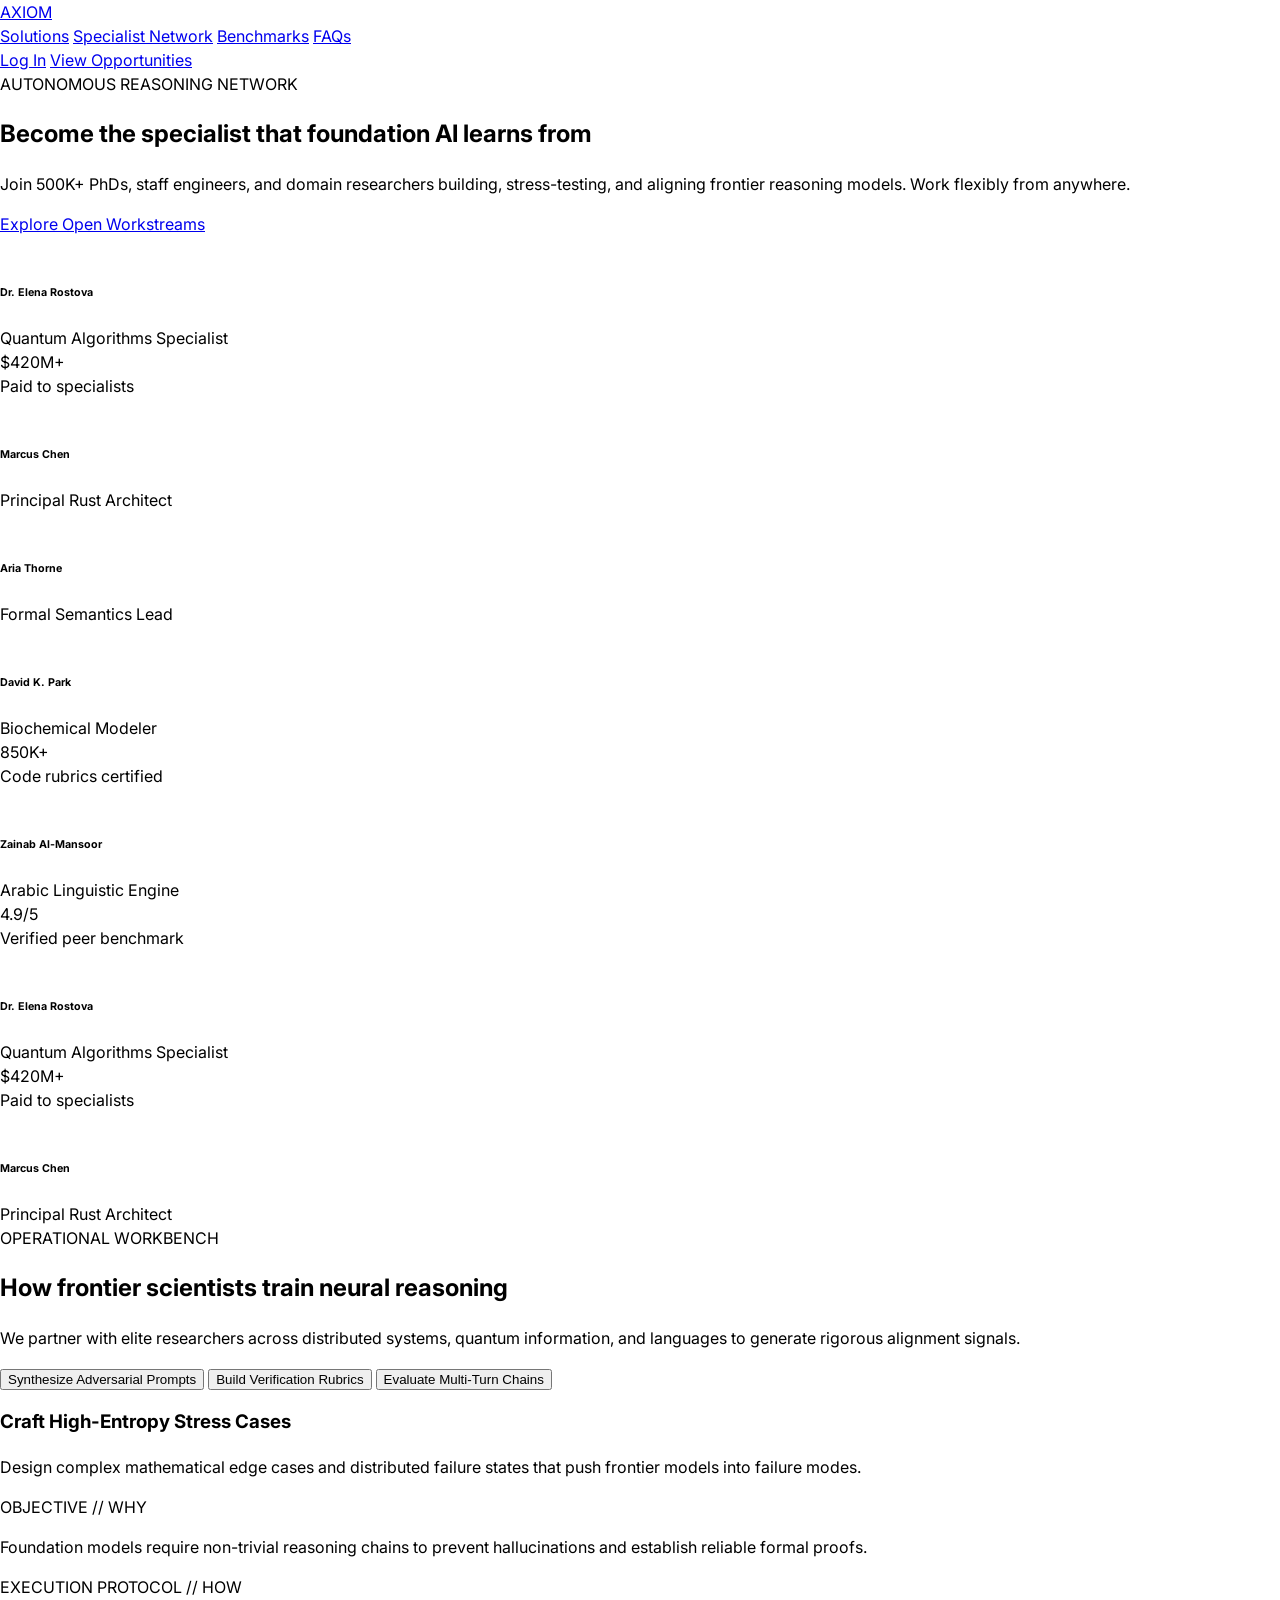
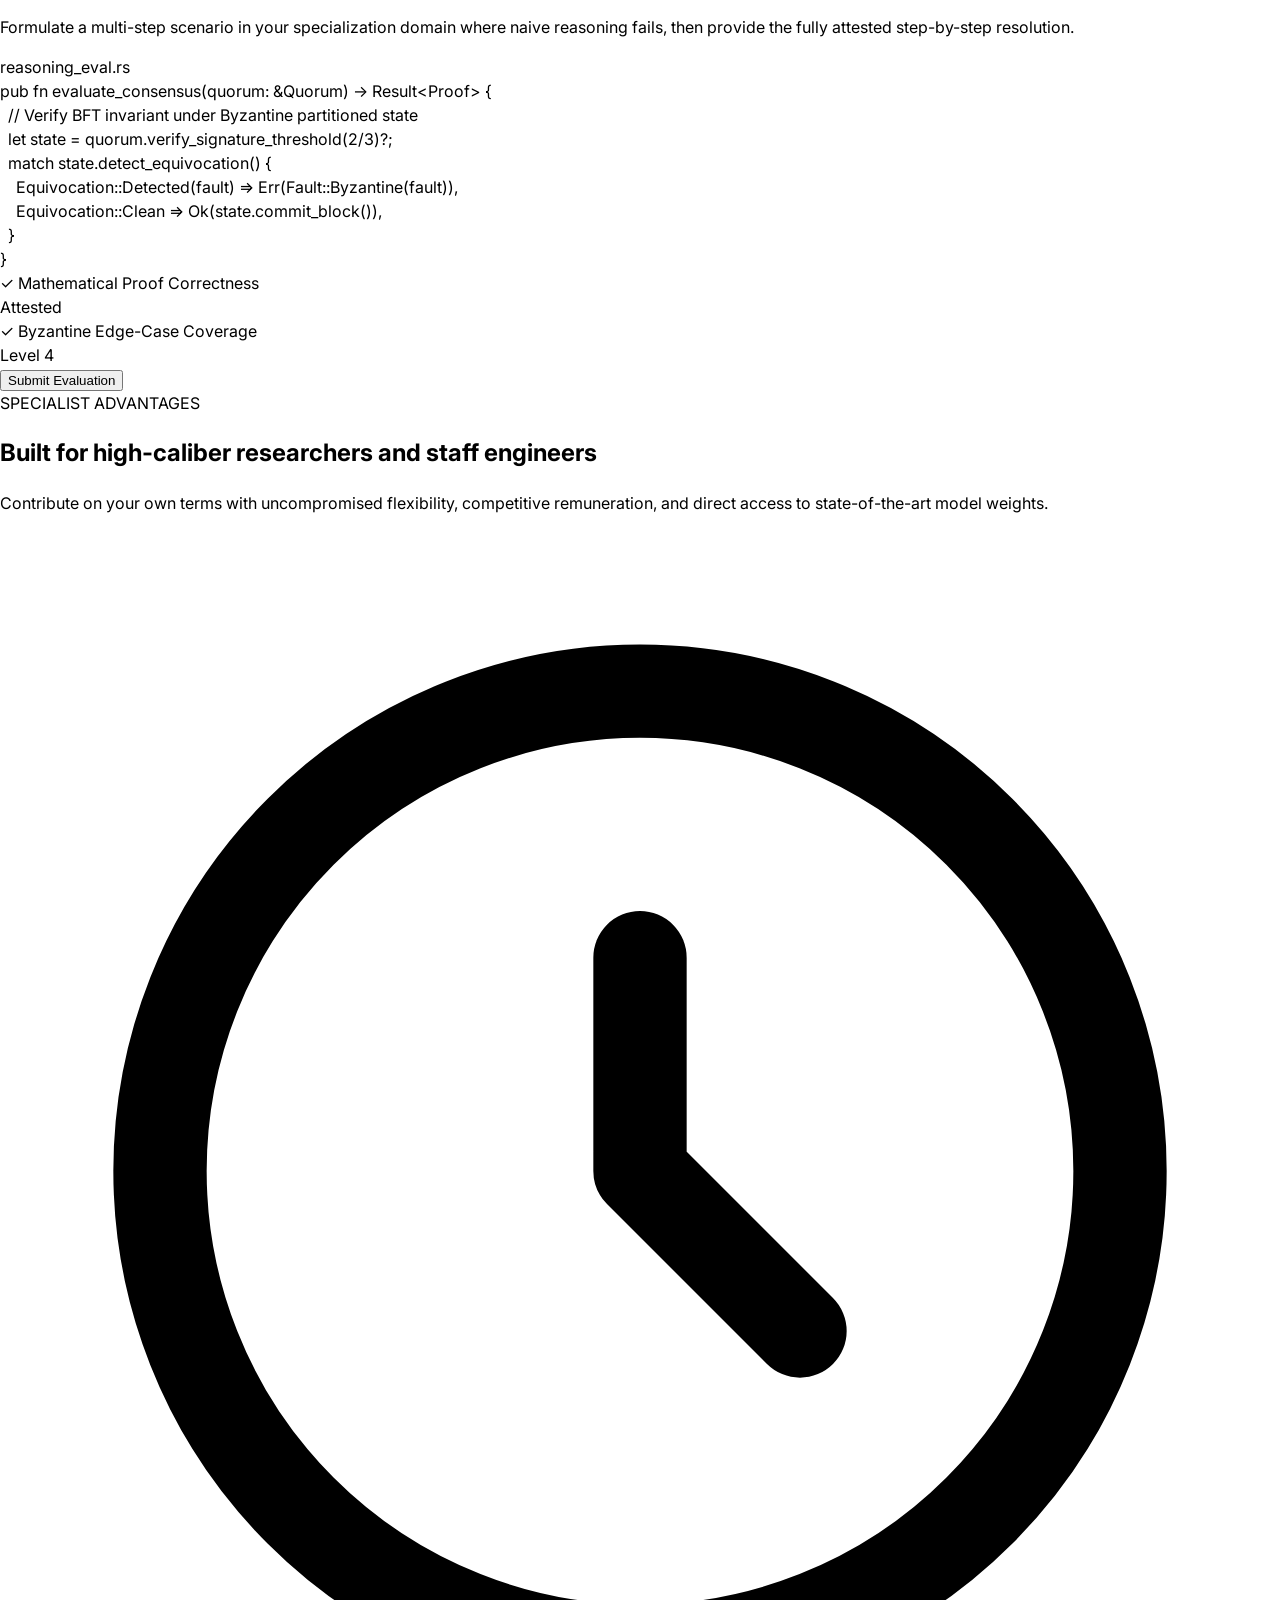
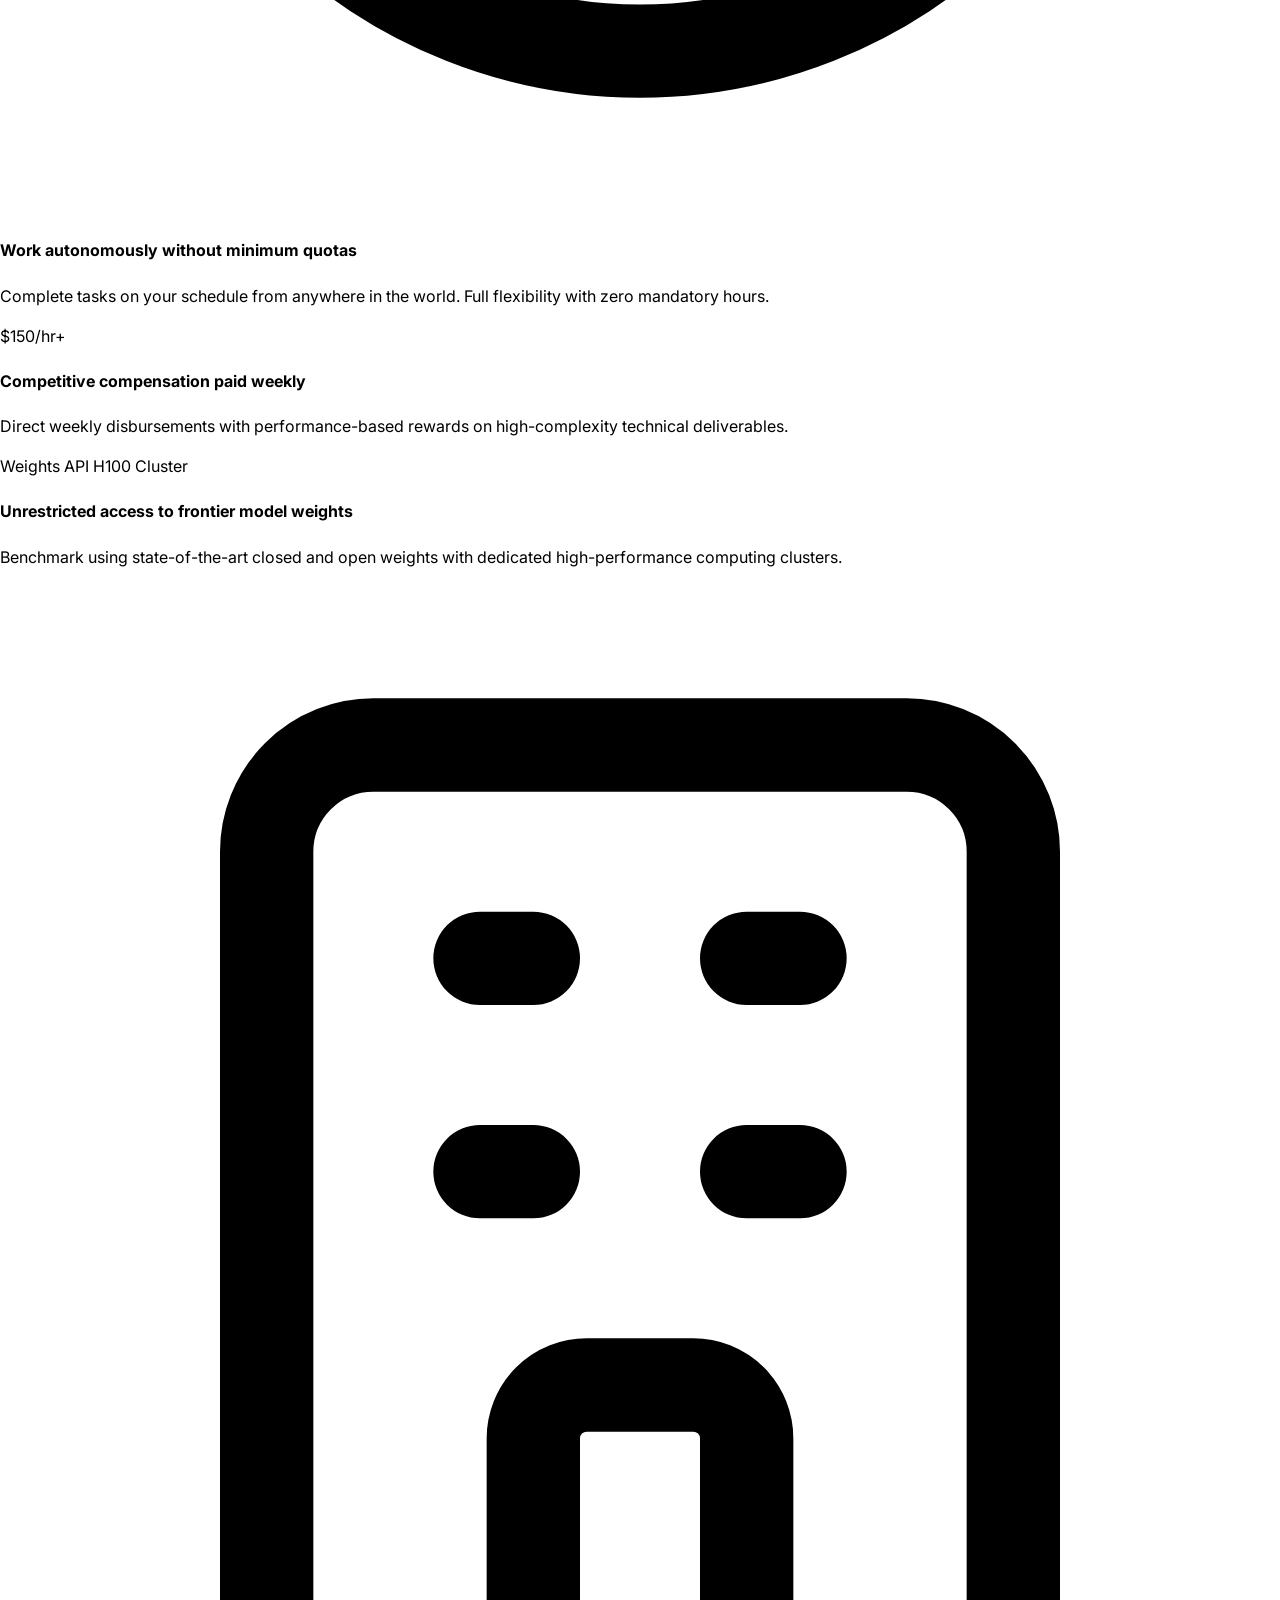
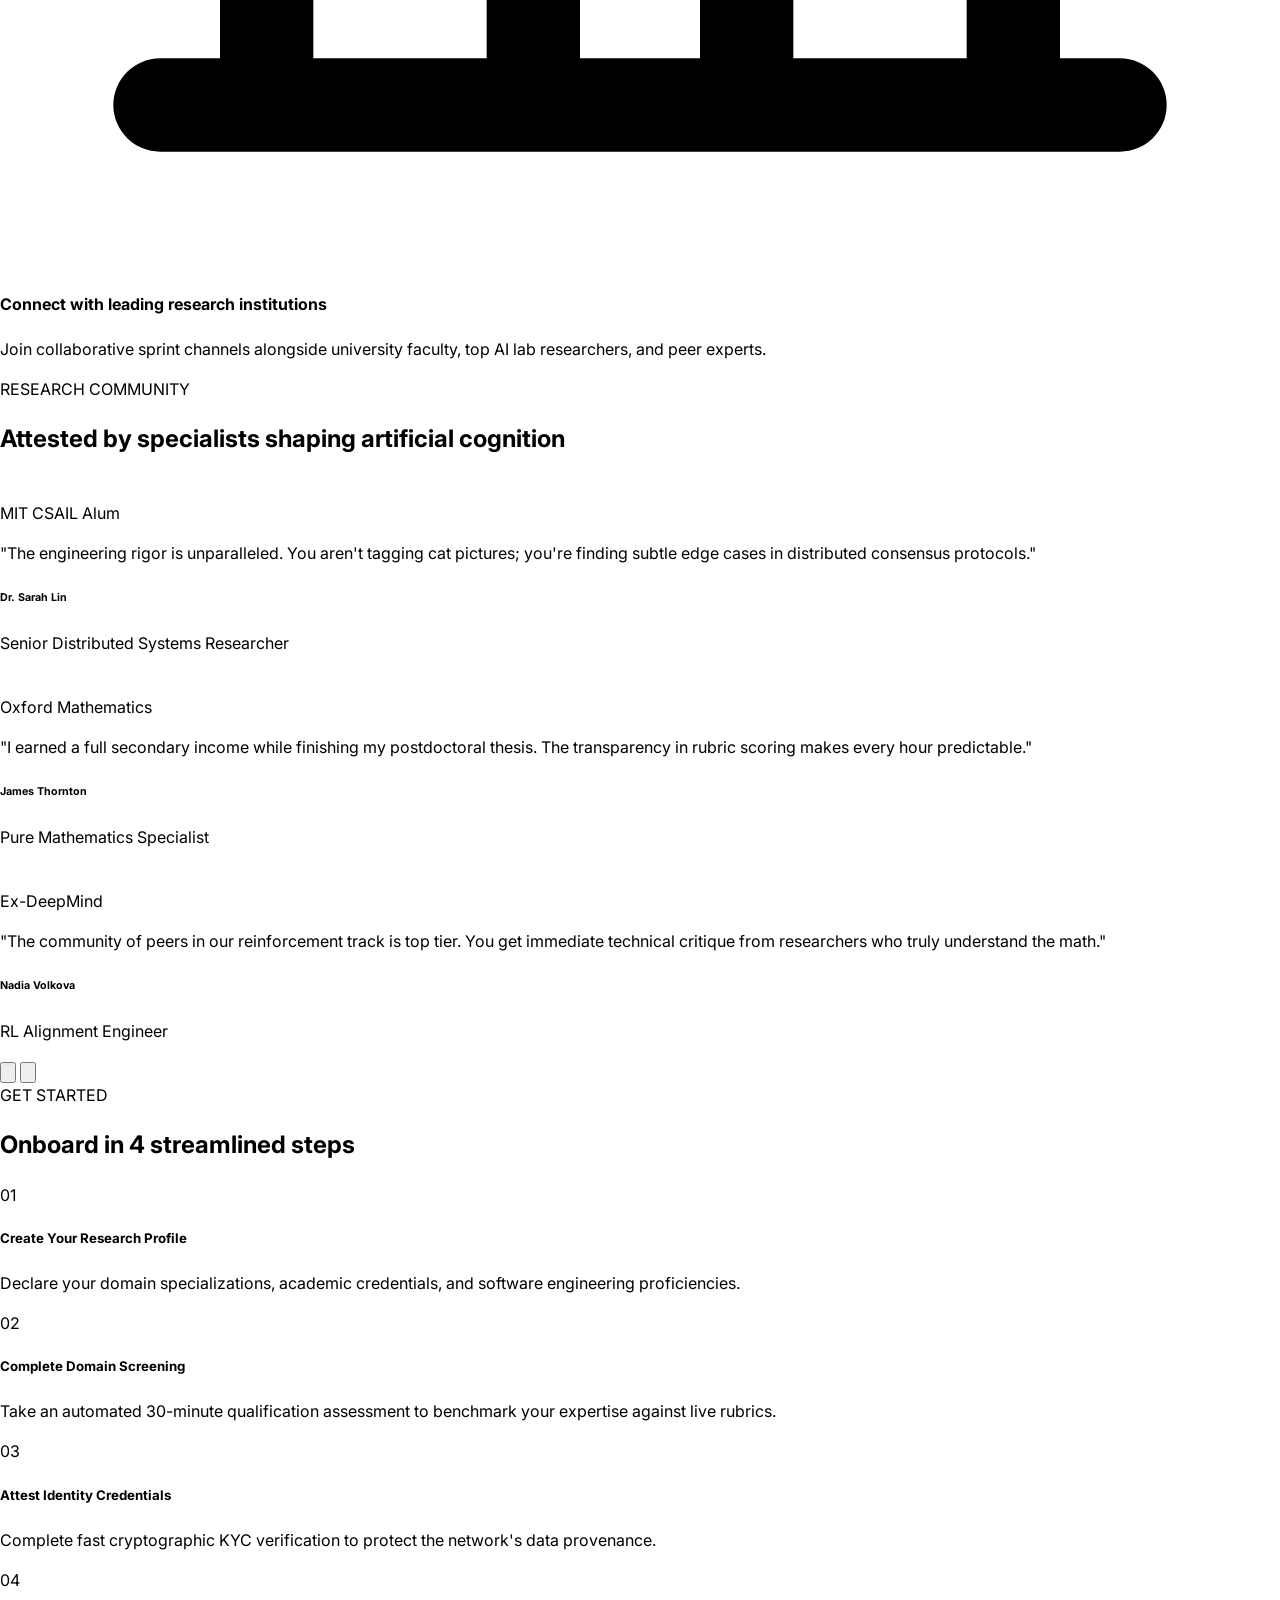
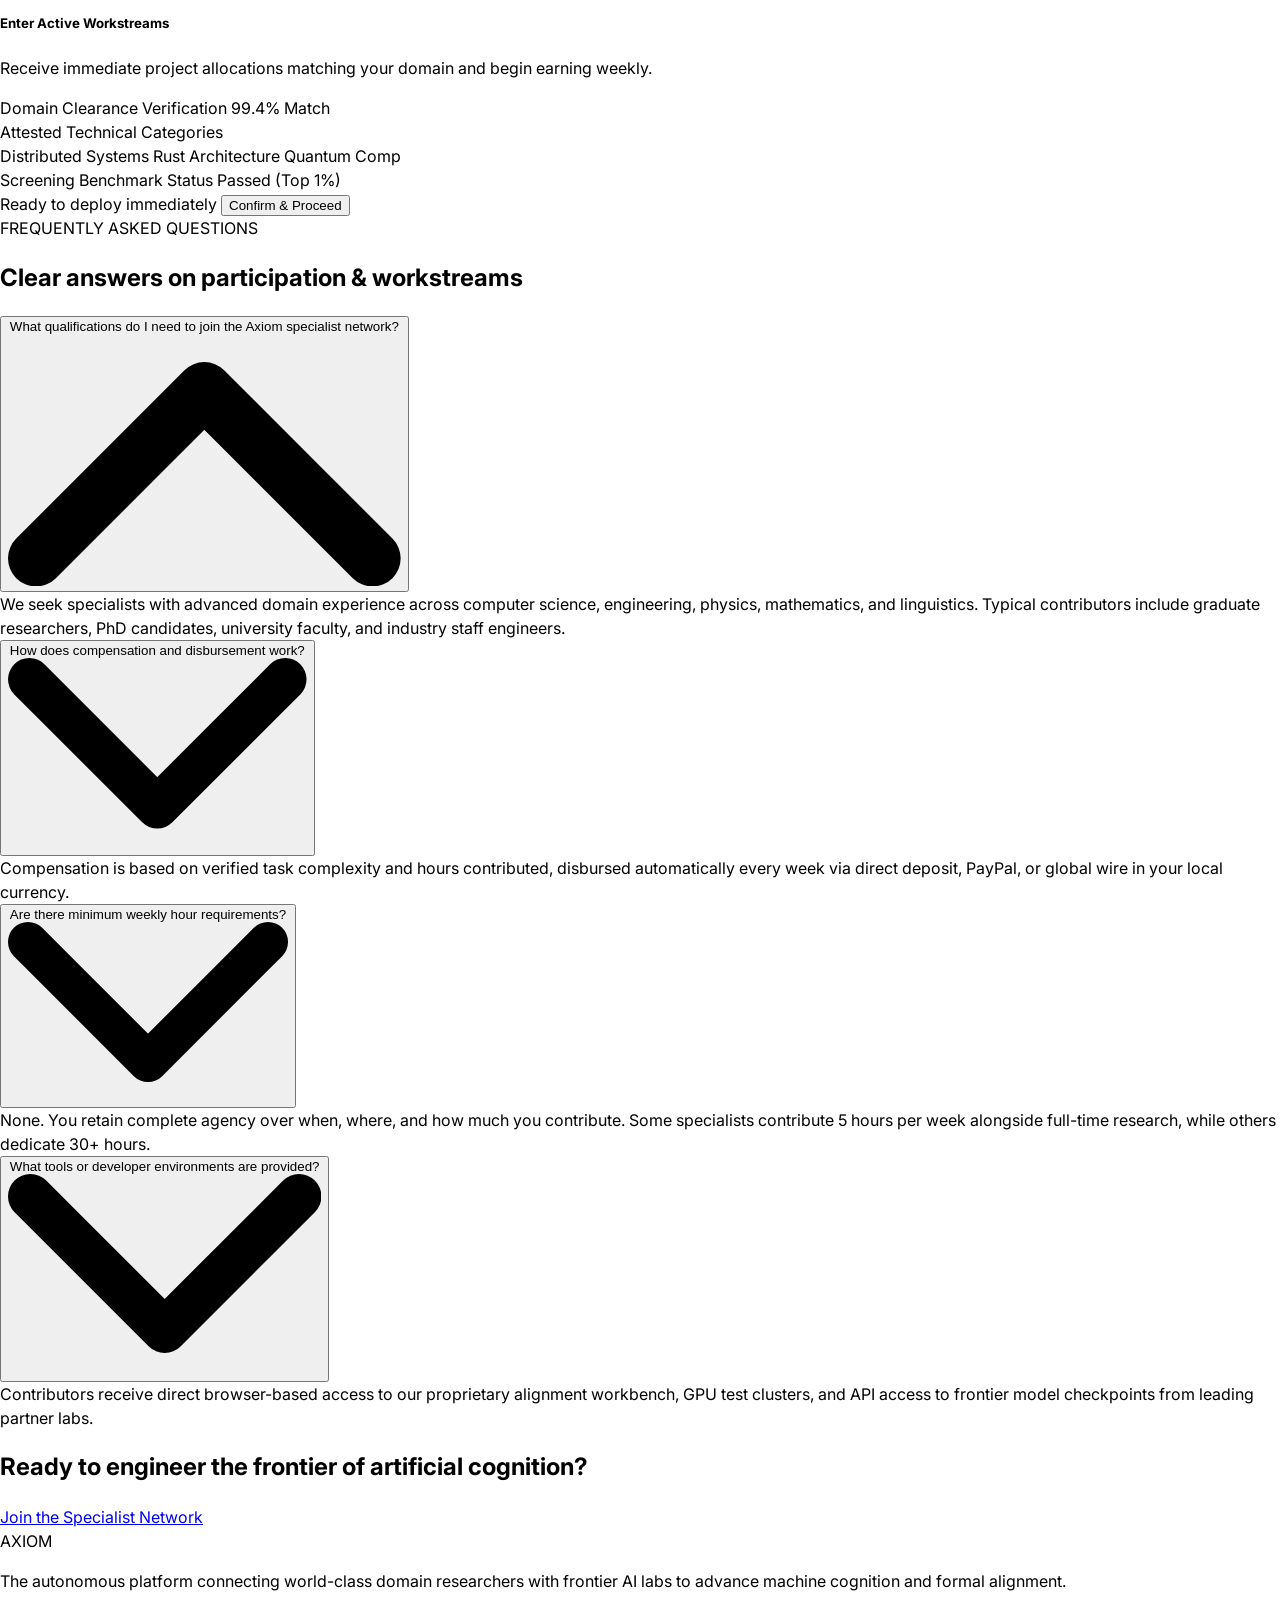
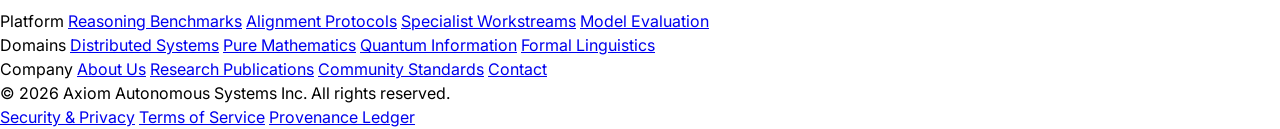
==== sample-homepage.html @ fe7d0419 "feat: add complete sample homepage and rendered screenshot reference" ====
<!DOCTYPE html>
<html lang="en">
<head>
  <meta charset="UTF-8">
  <meta name="viewport" content="width=device-width, initial-scale=1.0">
  <title>Axiom | The Frontier AI Engineering Network</title>
  
  <!-- Fonts -->
  <link rel="preconnect" href="https://fonts.googleapis.com">
  <link rel="preconnect" href="https://fonts.gstatic.com" crossorigin>
  <link href="https://fonts.googleapis.com/css2?family=Fragment+Mono:ital@0;1&family=Inter:wght@300;400;500;600;700;800&display=swap" rel="stylesheet">
  
  <!-- Tailwind CSS CDN -->
  <script src="https://cdn.tailwindcss.com"></script>
  <script>
    tailwind.config = {
      theme: {
        screens: {
          'sm': '640px',
          'tablet': '810px',
          'md': '810px',
          'lg': '1024px',
          'desktop': '1280px',
          'xl': '1280px'
        },
        extend: {
          colors: {
            brand: {
              primary: '#F7803C',
              hover: '#FF8D4D',
              active: '#EF6000',
              deep: '#BA561D',
              link: '#CF6325',
              tint: {
                100: '#FFF9F7',
                200: '#FEFBF5',
                300: '#FDF4E7',
                400: '#FCF3ED',
                500: '#FFE2D7'
              }
            },
            surface: {
              canvas: '#FFFFFF',
              light: {
                50: '#FAFAFA',
                100: '#F7F7F8',
                200: '#F5F5F5',
                300: '#F2F4F7',
                400: '#EBECED'
              },
              dark: {
                900: '#0F0F10',
                850: '#131316',
                800: '#1A1C1E',
                700: '#222222',
                600: '#2C2D30'
              }
            },
            content: {
              primary: '#000000',
              secondary: '#111111',
              tertiary: '#404245',
              muted: '#777777',
              subtle: '#80858F',
              inverse: '#FFFFFF'
            },
            border: {
              subtle: '#CFD1D5',
              light: '#DDDDDD',
              dark: '#2C2D30',
              hairline: 'rgba(0, 0, 0, 0.08)'
            },
            domain: {
              purple: { base: '#7A72F1', dark: '#312B83', light: '#B3AEF7', bg: '#F3F3FF', border: '#E5E6FF' },
              lime: { base: '#DAFF85', dark: '#0A7A22', light: '#DFFF7B', bg: '#F9FFE7', border: '#D5F5A3' },
              cyan: { base: '#6BD4EB', dark: '#1970C2', light: '#D4F1F8', bg: '#F4F9FF', border: '#C9DFFF' },
              amber: { base: '#FABB00', dark: '#7C7000', light: '#FFE094', bg: '#FFF9EA', border: '#FCE5B2' },
              rose: { base: '#F7C7C8', dark: '#A30F0F', light: '#FFE2D7', bg: '#FFF9F7', border: '#FFD9D9' }
            }
          },
          fontFamily: {
            sans: ['Inter', '-apple-system', 'BlinkMacSystemFont', 'sans-serif'],
            mono: ['"Fragment Mono"', 'ui-monospace', 'monospace']
          },
          borderRadius: {
            'pill': '120px',
            'banner': '48px',
            'sub-banner': '36px',
            'container': '16px',
            'card': '12px',
            'control': '8px',
            'badge': '6px'
          },
          boxShadow: {
            'subtle': '0px 2px 4px 0px rgba(0, 0, 0, 0.05), 0px 1px 0px 0px rgba(0, 0, 0, 0.03)',
            'card': '0px 2px 10px -3px rgba(153, 153, 153, 0.25)',
            'floating': '0px 10px 30px -10px rgba(0, 0, 0, 0.08), 0px 4px 6px -2px rgba(0, 0, 0, 0.03)',
            'glow-coral': '0px 0px 24px 0px rgba(247, 128, 60, 0.25)'
          },
          backgroundImage: {
            'hero-fade': 'linear-gradient(180deg, #FBFBFB 0%, rgba(217, 217, 217, 0) 100%)',
            'workbench-pearlescent': 'linear-gradient(270deg, #F0FCFF 0%, #FFFFFF 50%, #FCEBE1 105%)',
            'card-subtle': 'linear-gradient(180deg, #FFFFFF 0%, #EEEEEE 100%)',
            'timeline-glow': 'linear-gradient(270deg, #FFE2D7 0%, rgba(141, 228, 255, 0.36) 100%)',
            'cta-horizon': 'linear-gradient(90deg, rgba(199, 243, 255, 0.38) 25%, #F7C7C8 100%)',
            'stat-cobalt': 'linear-gradient(225deg, rgba(25, 112, 194, 0.1) 0%, #1970C2 100%)',
            'stat-crimson': 'linear-gradient(202deg, rgba(163, 15, 15, 0.1) 0%, #A30F0F 100%)',
            'stat-emerald': 'linear-gradient(202deg, rgba(17, 143, 44, 0.1) 0%, #0A7A22 94%)',
            'stat-graphite': 'linear-gradient(202deg, rgba(34, 34, 34, 0.1) 0%, #222222 94%)',
            'footer-fade': 'linear-gradient(180deg, #FFFFFF 31%, #EEEEEE 100%)'
          },
          animation: {
            'marquee': 'marquee 35s linear infinite'
          },
          keyframes: {
            marquee: {
              '0%': { transform: 'translateX(0%)' },
              '100%': { transform: 'translateX(-50%)' }
            }
          }
        }
      }
    }
  </script>
  <link rel="stylesheet" href="./styles/tokens.css">
</head>
<body class="bg-surface-canvas text-content-primary font-sans antialiased selection:bg-brand-primary selection:text-white">

  <!-- ========================================================================
       1. FLOATING NAVIGATION BAR (79px, Sticky, Glass, Pill CTA)
       ======================================================================== -->
  <header class="w-full h-[79px] sticky top-0 z-50 bg-white/90 backdrop-blur-md border-b border-border-hairline transition-all duration-200">
    <div class="max-w-[1280px] mx-auto h-full px-6 md:px-10 flex items-center justify-between">
      
      <!-- Brand Logo -->
      <a href="#" class="flex items-center gap-2.5 group">
        <div class="w-8 h-8 rounded-lg bg-content-primary flex items-center justify-center transition-transform group-hover:scale-105">
          <div class="w-3.5 h-3.5 rounded-full bg-brand-primary"></div>
        </div>
        <span class="font-bold text-xl tracking-tight text-content-primary">AXIOM</span>
      </a>

      <!-- Center Links -->
      <nav class="hidden md:flex items-center gap-8 text-[15px] font-medium text-content-secondary">
        <a href="#solutions" class="hover:text-brand-link transition-colors">Solutions</a>
        <a href="#network" class="hover:text-brand-link transition-colors">Specialist Network</a>
        <a href="#benchmarks" class="hover:text-brand-link transition-colors">Benchmarks</a>
        <a href="#faq" class="hover:text-brand-link transition-colors">FAQs</a>
      </nav>

      <!-- Right Action -->
      <div class="flex items-center gap-5">
        <a href="#login" class="hidden sm:inline-block text-[15px] font-medium text-content-secondary hover:text-brand-link transition-colors">Log In</a>
        <a href="#cta" class="inline-flex items-center justify-center h-10 px-6 rounded-pill bg-brand-primary text-content-primary font-semibold text-sm transition-all duration-200 hover:bg-brand-hover hover:scale-[1.02] active:bg-brand-active active:scale-[0.98] shadow-subtle">
          View Opportunities
        </a>
      </div>

    </div>
  </header>

  <!-- ========================================================================
       2. HERO PRESENTATION SECTION
       ======================================================================== -->
  <section class="w-full relative overflow-hidden bg-hero-fade pt-14 pb-16 md:py-20 flex flex-col items-center">
    <div class="absolute -top-32 left-1/2 -translate-x-1/2 w-[700px] h-[350px] bg-brand-primary/10 rounded-full blur-[100px] pointer-events-none" aria-hidden="true"></div>

    <div class="max-w-[1280px] w-full mx-auto px-6 md:px-10 flex flex-col items-center text-center relative z-10">
      
      <!-- Eyebrow Badge -->
      <div class="inline-flex items-center gap-2 px-4 py-1.5 rounded-full bg-brand-tint-300 border border-brand-deep/20 mb-6 shadow-sm">
        <span class="w-2 h-2 rounded-full bg-brand-deep animate-pulse"></span>
        <span class="text-xs md:text-sm font-semibold tracking-[2px] uppercase text-brand-deep">AUTONOMOUS REASONING NETWORK</span>
      </div>

      <!-- Display Title (54px H1, -1.5px tracking) -->
      <h1 class="max-w-[880px] text-4xl tablet:text-5xl desktop:text-[54px] font-semibold text-content-primary tracking-[-1.5px] leading-[1.18] mb-6">
        Become the specialist that foundation AI learns from
      </h1>

      <!-- Subtitle (20px, 1.5 line-height) -->
      <p class="max-w-[660px] text-base md:text-xl text-content-tertiary leading-[1.5] mb-10">
        Join 500K+ PhDs, staff engineers, and domain researchers building, stress-testing, and aligning frontier reasoning models. Work flexibly from anywhere.
      </p>

      <!-- Primary Action Pill Button -->
      <div class="flex flex-col sm:flex-row items-center gap-4 mb-16">
        <a href="#cta" class="inline-flex items-center justify-center px-10 py-5 rounded-pill bg-brand-primary text-content-primary font-semibold text-lg transition-all duration-200 hover:bg-brand-hover hover:scale-[1.02] active:bg-brand-active shadow-glow-coral">
          Explore Open Workstreams
        </a>
      </div>

    </div>

    <!-- ========================================================================
         3. CONTINUOUS DUAL-CARD MARQUEE TICKER
         ======================================================================== -->
    <div class="w-full overflow-hidden py-4 select-none relative" aria-hidden="true">
      <div class="absolute left-0 top-0 bottom-0 w-24 bg-gradient-to-r from-surface-canvas to-transparent z-10 pointer-events-none"></div>
      <div class="absolute right-0 top-0 bottom-0 w-24 bg-gradient-to-l from-surface-canvas to-transparent z-10 pointer-events-none"></div>

      <div class="flex gap-5 w-max animate-marquee hover:[animation-play-state:paused]">
        
        <!-- Item 1: Profile Card -->
        <div class="w-[209px] h-[400px] flex flex-col justify-end">
          <div class="w-[209px] h-[296px] rounded-card bg-surface-dark-900 relative overflow-hidden flex flex-col justify-end p-4 border border-border-hairline shadow-subtle group">
            <img src="https://images.unsplash.com/photo-1534528741775-53994a69daeb?auto=format&fit=crop&w=400&q=80" alt="" class="absolute inset-0 w-full h-full object-cover opacity-80 group-hover:scale-105 transition-transform duration-300">
            <div class="absolute inset-0 bg-gradient-to-t from-[#163F57]/95 via-[#163F57]/40 to-transparent"></div>
            <div class="relative z-10 text-white">
              <h6 class="font-semibold text-base leading-tight">Dr. Elena Rostova</h6>
              <span class="text-xs text-white/80 font-medium">Quantum Algorithms Specialist</span>
            </div>
          </div>
        </div>

        <!-- Item 2: Stat Card (Cobalt Blue) + Sub-Profile -->
        <div class="w-[209px] h-[400px] flex flex-col justify-between">
          <div class="w-[209px] h-[127px] rounded-card bg-stat-cobalt p-4 flex flex-col justify-between border border-white/10 shadow-card text-white">
            <div class="text-[28px] font-semibold tracking-[-0.5px] leading-tight">$420M+</div>
            <div class="text-sm font-medium text-white/90">Paid to specialists</div>
          </div>
          <div class="w-[209px] h-[250px] rounded-card bg-surface-dark-900 relative overflow-hidden flex flex-col justify-end p-4 border border-border-hairline">
            <img src="https://images.unsplash.com/photo-1507003211169-0a1dd7228f2d?auto=format&fit=crop&w=400&q=80" alt="" class="absolute inset-0 w-full h-full object-cover opacity-80">
            <div class="absolute inset-0 bg-gradient-to-t from-[#80137C]/95 via-[#80137C]/40 to-transparent"></div>
            <div class="relative z-10 text-white">
              <h6 class="font-semibold text-base leading-tight">Marcus Chen</h6>
              <span class="text-xs text-white/80 font-medium">Principal Rust Architect</span>
            </div>
          </div>
        </div>

        <!-- Item 3: Profile Card -->
        <div class="w-[209px] h-[400px] flex flex-col justify-end">
          <div class="w-[209px] h-[296px] rounded-card bg-surface-dark-900 relative overflow-hidden flex flex-col justify-end p-4 border border-border-hairline shadow-subtle">
            <img src="https://images.unsplash.com/photo-1517841905240-472988babdf9?auto=format&fit=crop&w=400&q=80" alt="" class="absolute inset-0 w-full h-full object-cover opacity-80">
            <div class="absolute inset-0 bg-gradient-to-t from-[#0B7525]/95 via-[#0B7525]/40 to-transparent"></div>
            <div class="relative z-10 text-white">
              <h6 class="font-semibold text-base leading-tight">Aria Thorne</h6>
              <span class="text-xs text-white/80 font-medium">Formal Semantics Lead</span>
            </div>
          </div>
        </div>

        <!-- Item 4: Profile Sub-card + Stat Card (Crimson) -->
        <div class="w-[209px] h-[400px] flex flex-col justify-between">
          <div class="w-[209px] h-[250px] rounded-card bg-surface-dark-900 relative overflow-hidden flex flex-col justify-end p-4 border border-border-hairline">
            <img src="https://images.unsplash.com/photo-1500648767791-00dcc994a43e?auto=format&fit=crop&w=400&q=80" alt="" class="absolute inset-0 w-full h-full object-cover opacity-80">
            <div class="absolute inset-0 bg-gradient-to-t from-[#7B8F0B]/95 via-[#7B8F0B]/40 to-transparent"></div>
            <div class="relative z-10 text-white">
              <h6 class="font-semibold text-base leading-tight">David K. Park</h6>
              <span class="text-xs text-white/80 font-medium">Biochemical Modeler</span>
            </div>
          </div>
          <div class="w-[209px] h-[127px] rounded-card bg-stat-crimson p-4 flex flex-col justify-between border border-white/10 shadow-card text-white">
            <div class="text-[28px] font-semibold tracking-[-0.5px] leading-tight">850K+</div>
            <div class="text-sm font-medium text-white/90">Code rubrics certified</div>
          </div>
        </div>

        <!-- Item 5: Stat Card (Emerald) + Sub-Profile -->
        <div class="w-[209px] h-[400px] flex flex-col justify-between">
          <div class="w-[209px] h-[250px] rounded-card bg-surface-dark-900 relative overflow-hidden flex flex-col justify-end p-4 border border-border-hairline">
            <img src="https://images.unsplash.com/photo-1494790108377-be9c29b29330?auto=format&fit=crop&w=400&q=80" alt="" class="absolute inset-0 w-full h-full object-cover opacity-80">
            <div class="absolute inset-0 bg-gradient-to-t from-[#444444]/95 via-[#444444]/40 to-transparent"></div>
            <div class="relative z-10 text-white">
              <h6 class="font-semibold text-base leading-tight">Zainab Al-Mansoor</h6>
              <span class="text-xs text-white/80 font-medium">Arabic Linguistic Engine</span>
            </div>
          </div>
          <div class="w-[209px] h-[127px] rounded-card bg-stat-emerald p-4 flex flex-col justify-between border border-white/10 shadow-card text-white">
            <div class="text-[28px] font-semibold tracking-[-0.5px] leading-tight">4.9/5</div>
            <div class="text-sm font-medium text-white/90">Verified peer benchmark</div>
          </div>
        </div>

        <!-- DUPLICATE SEQUENCE FOR SEAMLESS LOOP -->
        <div class="w-[209px] h-[400px] flex flex-col justify-end">
          <div class="w-[209px] h-[296px] rounded-card bg-surface-dark-900 relative overflow-hidden flex flex-col justify-end p-4 border border-border-hairline shadow-subtle">
            <img src="https://images.unsplash.com/photo-1534528741775-53994a69daeb?auto=format&fit=crop&w=400&q=80" alt="" class="absolute inset-0 w-full h-full object-cover opacity-80">
            <div class="absolute inset-0 bg-gradient-to-t from-[#163F57]/95 via-[#163F57]/40 to-transparent"></div>
            <div class="relative z-10 text-white">
              <h6 class="font-semibold text-base leading-tight">Dr. Elena Rostova</h6>
              <span class="text-xs text-white/80 font-medium">Quantum Algorithms Specialist</span>
            </div>
          </div>
        </div>

        <div class="w-[209px] h-[400px] flex flex-col justify-between">
          <div class="w-[209px] h-[127px] rounded-card bg-stat-cobalt p-4 flex flex-col justify-between border border-white/10 shadow-card text-white">
            <div class="text-[28px] font-semibold tracking-[-0.5px] leading-tight">$420M+</div>
            <div class="text-sm font-medium text-white/90">Paid to specialists</div>
          </div>
          <div class="w-[209px] h-[250px] rounded-card bg-surface-dark-900 relative overflow-hidden flex flex-col justify-end p-4 border border-border-hairline">
            <img src="https://images.unsplash.com/photo-1507003211169-0a1dd7228f2d?auto=format&fit=crop&w=400&q=80" alt="" class="absolute inset-0 w-full h-full object-cover opacity-80">
            <div class="absolute inset-0 bg-gradient-to-t from-[#80137C]/95 via-[#80137C]/40 to-transparent"></div>
            <div class="relative z-10 text-white">
              <h6 class="font-semibold text-base leading-tight">Marcus Chen</h6>
              <span class="text-xs text-white/80 font-medium">Principal Rust Architect</span>
            </div>
          </div>
        </div>

      </div>
    </div>

  </section>

  <!-- ========================================================================
       4. INTERACTIVE TABBED WORKBENCH (48px Radius, Pearlescent Gradient)
       ======================================================================== -->
  <section class="w-full py-20 md:py-28 px-6 md:px-14 flex flex-col items-center bg-surface-canvas" id="solutions">
    <div class="max-w-[1280px] w-full mx-auto flex flex-col items-center gap-12">
      
      <!-- Section Header -->
      <div class="flex flex-col items-center text-center max-w-[780px] gap-3">
        <span class="text-xs md:text-sm font-semibold tracking-[2px] uppercase text-brand-deep">OPERATIONAL WORKBENCH</span>
        <h2 class="text-3xl tablet:text-4xl desktop:text-[40px] font-semibold text-content-primary tracking-[-1.0px] leading-[1.25]">
          How frontier scientists train neural reasoning
        </h2>
        <p class="text-base text-content-tertiary max-w-[580px]">
          We partner with elite researchers across distributed systems, quantum information, and languages to generate rigorous alignment signals.
        </p>
      </div>

      <!-- Segmented Pill Tab Bar (96px, 120px radius, #F5F5F5) -->
      <div class="w-full max-w-[1160px] h-20 md:h-24 p-3 md:p-4 rounded-pill bg-surface-light-200 flex items-center gap-2 border border-border-hairline shadow-inner">
        <button onclick="setTab(0)" id="tab-0" class="flex-1 h-full rounded-pill bg-white shadow-subtle flex items-center justify-center px-4 font-medium text-base md:text-lg text-content-primary transition-all duration-200">
          Synthesize Adversarial Prompts
        </button>
        <button onclick="setTab(1)" id="tab-1" class="flex-1 h-full rounded-pill bg-transparent hover:bg-white/50 flex items-center justify-center px-4 font-medium text-base md:text-lg text-content-muted transition-all duration-200">
          Build Verification Rubrics
        </button>
        <button onclick="setTab(2)" id="tab-2" class="flex-1 h-full rounded-pill bg-transparent hover:bg-white/50 flex items-center justify-center px-4 font-medium text-base md:text-lg text-content-muted transition-all duration-200">
          Evaluate Multi-Turn Chains
        </button>
      </div>

      <!-- Pearlescent Interactive Stage (48px Radius, 270deg Gradient) -->
      <div class="w-full max-w-[1160px] rounded-banner bg-workbench-pearlescent p-8 md:p-14 border border-border-subtle/40 shadow-card flex flex-col lg:flex-row items-center gap-10 lg:gap-14">
        
        <!-- Left: Context Callouts -->
        <div class="flex-1 flex flex-col gap-8 w-full" id="stage-context">
          <div class="space-y-2">
            <h3 class="text-2xl md:text-[28px] font-semibold text-content-primary tracking-[-0.5px]" id="tab-title">
              Craft High-Entropy Stress Cases
            </h3>
            <p class="text-base text-content-tertiary" id="tab-subtitle">
              Design complex mathematical edge cases and distributed failure states that push frontier models into failure modes.
            </p>
          </div>

          <div class="space-y-5">
            <!-- Why Card -->
            <div class="p-6 rounded-container bg-white/75 backdrop-blur-sm border border-white/80 shadow-subtle">
              <span class="text-xs font-mono font-bold uppercase tracking-wider text-brand-deep block mb-1.5">OBJECTIVE // WHY</span>
              <p class="text-[15px] text-content-secondary leading-relaxed">
                Foundation models require non-trivial reasoning chains to prevent hallucinations and establish reliable formal proofs.
              </p>
            </div>

            <!-- How Card -->
            <div class="p-6 rounded-container bg-white/75 backdrop-blur-sm border border-white/80 shadow-subtle">
              <span class="text-xs font-mono font-bold uppercase tracking-wider text-brand-deep block mb-1.5">EXECUTION PROTOCOL // HOW</span>
              <p class="text-[15px] text-content-secondary leading-relaxed">
                Formulate a multi-step scenario in your specialization domain where naive reasoning fails, then provide the fully attested step-by-step resolution.
              </p>
            </div>
          </div>
        </div>

        <!-- Right: Code Simulator Workbench -->
        <div class="flex-1 w-full">
          <div class="w-full rounded-container bg-white border border-border-hairline shadow-floating p-6 md:p-8 flex flex-col gap-6">
            
            <!-- Window Bar -->
            <div class="flex items-center justify-between pb-4 border-b border-border-hairline">
              <div class="flex items-center gap-2">
                <span class="w-3 h-3 rounded-full bg-[#FF5F56]"></span>
                <span class="w-3 h-3 rounded-full bg-[#FFBD2E]"></span>
                <span class="w-3 h-3 rounded-full bg-[#27C93F]"></span>
              </div>
              <span class="font-mono text-xs px-2.5 py-1 rounded-badge bg-surface-light-100 text-content-tertiary">reasoning_eval.rs</span>
            </div>

            <!-- Code Editor (Fragment Mono) -->
            <div class="rounded-control bg-surface-light-100 p-4 font-mono text-[13px] leading-relaxed border border-border-hairline text-content-secondary overflow-x-auto">
              <span class="text-purple-600">pub fn</span> <span class="text-blue-600">evaluate_consensus</span>(quorum: &amp;Quorum) -&gt; <span class="text-emerald-600">Result</span>&lt;Proof&gt; {<br>
              &nbsp;&nbsp;<span class="text-content-muted">// Verify BFT invariant under Byzantine partitioned state</span><br>
              &nbsp;&nbsp;<span class="text-purple-600">let</span> state = quorum.<span class="text-blue-600">verify_signature_threshold</span>(2/3)?;<br>
              &nbsp;&nbsp;<span class="text-purple-600">match</span> state.<span class="text-blue-600">detect_equivocation</span>() {<br>
              &nbsp;&nbsp;&nbsp;&nbsp;Equivocation::Detected(fault) =&gt; <span class="text-red-600">Err</span>(Fault::Byzantine(fault)),<br>
              &nbsp;&nbsp;&nbsp;&nbsp;Equivocation::Clean =&gt; <span class="text-emerald-600">Ok</span>(state.<span class="text-blue-600">commit_block</span>()),<br>
              &nbsp;&nbsp;}<br>
              }
            </div>

            <!-- Rubrics Checklist with Domain Badges -->
            <div class="space-y-3">
              <div class="flex items-center justify-between p-3.5 rounded-control bg-surface-light-50 border border-border-hairline">
                <div class="flex items-center gap-3">
                  <span class="w-4 h-4 rounded bg-domain-lime-base flex items-center justify-center text-[10px] text-white font-bold">✓</span>
                  <span class="text-sm font-medium text-content-primary">Mathematical Proof Correctness</span>
                </div>
                <span class="text-xs px-2.5 py-0.5 rounded-badge bg-domain-lime-bg text-domain-lime-dark font-medium">Attested</span>
              </div>

              <div class="flex items-center justify-between p-3.5 rounded-control bg-surface-light-50 border border-border-hairline">
                <div class="flex items-center gap-3">
                  <span class="w-4 h-4 rounded bg-domain-purple-base flex items-center justify-center text-[10px] text-white font-bold">✓</span>
                  <span class="text-sm font-medium text-content-primary">Byzantine Edge-Case Coverage</span>
                </div>
                <span class="text-xs px-2.5 py-0.5 rounded-badge bg-domain-purple-bg text-domain-purple-dark font-medium">Level 4</span>
              </div>
            </div>

            <!-- Action Button -->
            <div class="flex justify-end pt-2">
              <button class="h-10 px-6 rounded-pill bg-brand-primary text-content-primary font-semibold text-sm transition-all duration-200 hover:bg-brand-hover hover:scale-[1.02]">
                Submit Evaluation
              </button>
            </div>

          </div>
        </div>

      </div>

    </div>
  </section>

  <!-- ========================================================================
       5. 2x2 ASYMMETRIC BENEFIT GRID (568x420px, 12px Radius, #FFF to #EEE)
       ======================================================================== -->
  <section class="w-full py-20 md:py-28 px-6 md:px-14 flex flex-col items-center bg-white" id="network">
    <div class="max-w-[1280px] w-full mx-auto flex flex-col items-center gap-12">
      
      <div class="flex flex-col items-center text-center max-w-[800px] gap-3">
        <span class="text-xs md:text-sm font-semibold tracking-[2px] uppercase text-brand-deep">SPECIALIST ADVANTAGES</span>
        <h2 class="text-3xl tablet:text-4xl desktop:text-[40px] font-semibold text-content-primary tracking-[-1.0px] leading-[1.25]">
          Built for high-caliber researchers and staff engineers
        </h2>
        <p class="text-base text-content-tertiary max-w-[620px]">
          Contribute on your own terms with uncompromised flexibility, competitive remuneration, and direct access to state-of-the-art model weights.
        </p>
      </div>

      <!-- 2x2 Grid -->
      <div class="w-full max-w-[1160px] grid grid-cols-1 md:grid-cols-2 gap-6">
        
        <!-- Benefit Card 1 -->
        <div class="w-full h-[420px] rounded-card bg-card-subtle p-8 md:p-10 border border-border-hairline shadow-subtle flex flex-col justify-between hover:scale-[1.01] transition-transform duration-200">
          <div class="w-full h-[220px] rounded-control bg-surface-light-100/70 flex items-center justify-center relative overflow-hidden border border-border-hairline">
            <div class="w-28 h-28 rounded-full bg-brand-primary/10 flex items-center justify-center">
              <svg class="w-12 h-12 text-brand-primary" fill="none" viewBox="0 0 24 24" stroke="currentColor">
                <path stroke-linecap="round" stroke-linejoin="round" stroke-width="1.75" d="M12 8v4l3 3m6-3a9 9 0 11-18 0 9 9 0 0118 0z"/>
              </svg>
            </div>
          </div>
          <div>
            <h4 class="text-2xl font-semibold text-content-primary tracking-[-0.4px] leading-snug mb-2">
              Work autonomously without minimum quotas
            </h4>
            <p class="text-sm text-content-tertiary">
              Complete tasks on your schedule from anywhere in the world. Full flexibility with zero mandatory hours.
            </p>
          </div>
        </div>

        <!-- Benefit Card 2 -->
        <div class="w-full h-[420px] rounded-card bg-card-subtle p-8 md:p-10 border border-border-hairline shadow-subtle flex flex-col justify-between hover:scale-[1.01] transition-transform duration-200">
          <div class="w-full h-[220px] rounded-control bg-surface-light-100/70 flex items-center justify-center relative overflow-hidden border border-border-hairline">
            <div class="w-32 h-16 rounded-pill bg-domain-lime-light/40 flex items-center justify-center border border-domain-lime-base/30">
              <span class="font-mono text-xl font-bold text-domain-lime-dark">$150/hr+</span>
            </div>
          </div>
          <div>
            <h4 class="text-2xl font-semibold text-content-primary tracking-[-0.4px] leading-snug mb-2">
              Competitive compensation paid weekly
            </h4>
            <p class="text-sm text-content-tertiary">
              Direct weekly disbursements with performance-based rewards on high-complexity technical deliverables.
            </p>
          </div>
        </div>

        <!-- Benefit Card 3 -->
        <div class="w-full h-[420px] rounded-card bg-card-subtle p-8 md:p-10 border border-border-hairline shadow-subtle flex flex-col justify-between hover:scale-[1.01] transition-transform duration-200">
          <div class="w-full h-[220px] rounded-control bg-surface-light-100/70 flex items-center justify-center relative overflow-hidden border border-border-hairline gap-3">
            <span class="px-4 py-2 rounded-container bg-domain-purple-light/50 font-mono text-xs font-semibold text-domain-purple-dark">Weights API</span>
            <span class="px-4 py-2 rounded-container bg-domain-cyan-light/50 font-mono text-xs font-semibold text-domain-cyan-dark">H100 Cluster</span>
          </div>
          <div>
            <h4 class="text-2xl font-semibold text-content-primary tracking-[-0.4px] leading-snug mb-2">
              Unrestricted access to frontier model weights
            </h4>
            <p class="text-sm text-content-tertiary">
              Benchmark using state-of-the-art closed and open weights with dedicated high-performance computing clusters.
            </p>
          </div>
        </div>

        <!-- Benefit Card 4 -->
        <div class="w-full h-[420px] rounded-card bg-card-subtle p-8 md:p-10 border border-border-hairline shadow-subtle flex flex-col justify-between hover:scale-[1.01] transition-transform duration-200">
          <div class="w-full h-[220px] rounded-control bg-surface-light-100/70 flex items-center justify-center relative overflow-hidden border border-border-hairline">
            <div class="w-24 h-24 rounded-full bg-domain-amber-light/40 flex items-center justify-center border border-domain-amber-base/30">
              <svg class="w-10 h-10 text-domain-amber-dark" fill="none" viewBox="0 0 24 24" stroke="currentColor">
                <path stroke-linecap="round" stroke-linejoin="round" stroke-width="1.75" d="M19 21V5a2 2 0 00-2-2H7a2 2 0 00-2 2v16m14 0h2m-2 0h-5m-9 0H3m2 0h5M9 7h1m-1 4h1m4-4h1m-1 4h1m-5 10v-5a1 1 0 011-1h2a1 1 0 011 1v5m-4 0h4"/>
              </svg>
            </div>
          </div>
          <div>
            <h4 class="text-2xl font-semibold text-content-primary tracking-[-0.4px] leading-snug mb-2">
              Connect with leading research institutions
            </h4>
            <p class="text-sm text-content-tertiary">
              Join collaborative sprint channels alongside university faculty, top AI lab researchers, and peer experts.
            </p>
          </div>
        </div>

      </div>

    </div>
  </section>

  <!-- ========================================================================
       6. TESTIMONIALS SLIDING CAROUSEL (340x604px, Italic Quotes)
       ======================================================================== -->
  <section class="w-full py-20 md:py-28 px-6 md:px-14 flex flex-col items-center bg-surface-light-50">
    <div class="max-w-[1280px] w-full mx-auto flex flex-col items-center gap-12">
      
      <div class="flex flex-col items-center text-center max-w-[800px] gap-3">
        <span class="text-xs md:text-sm font-semibold tracking-[2px] uppercase text-brand-deep">RESEARCH COMMUNITY</span>
        <h2 class="text-3xl tablet:text-4xl desktop:text-[40px] font-semibold text-content-primary tracking-[-1.0px] leading-[1.25]">
          Attested by specialists shaping artificial cognition
        </h2>
      </div>

      <!-- Sliding Cards Track -->
      <div class="w-full max-w-[1160px] relative overflow-hidden">
        <div class="flex gap-6 overflow-x-auto pb-4 scrollbar-none snap-x snap-mandatory">
          
          <!-- Card 1 -->
          <div class="min-w-[320px] md:min-w-[340px] h-[604px] rounded-card bg-white border border-border-hairline shadow-subtle p-6 flex flex-col justify-between snap-start">
            <div class="w-full h-[340px] rounded-card bg-surface-dark-900 relative overflow-hidden">
              <img src="https://images.unsplash.com/photo-1573496359142-b8d87734a5a2?auto=format&fit=crop&w=600&q=80" alt="" class="w-full h-full object-cover">
              <div class="absolute inset-0 bg-gradient-to-t from-black/80 via-transparent to-transparent flex items-end p-4">
                <span class="text-xs font-mono text-white/90 bg-white/20 px-2 py-0.5 rounded backdrop-blur-sm">MIT CSAIL Alum</span>
              </div>
            </div>
            <div class="space-y-3 pt-2">
              <p class="font-serif italic text-lg leading-[1.8] text-surface-dark-800">
                "The engineering rigor is unparalleled. You aren't tagging cat pictures; you're finding subtle edge cases in distributed consensus protocols."
              </p>
              <div class="pt-3 border-t border-border-hairline">
                <h6 class="font-semibold text-base text-content-primary">Dr. Sarah Lin</h6>
                <p class="text-xs text-content-tertiary">Senior Distributed Systems Researcher</p>
              </div>
            </div>
          </div>

          <!-- Card 2 -->
          <div class="min-w-[320px] md:min-w-[340px] h-[604px] rounded-card bg-white border border-border-hairline shadow-subtle p-6 flex flex-col justify-between snap-start">
            <div class="w-full h-[340px] rounded-card bg-surface-dark-900 relative overflow-hidden">
              <img src="https://images.unsplash.com/photo-1560250097-0b93528c311a?auto=format&fit=crop&w=600&q=80" alt="" class="w-full h-full object-cover">
              <div class="absolute inset-0 bg-gradient-to-t from-black/80 via-transparent to-transparent flex items-end p-4">
                <span class="text-xs font-mono text-white/90 bg-white/20 px-2 py-0.5 rounded backdrop-blur-sm">Oxford Mathematics</span>
              </div>
            </div>
            <div class="space-y-3 pt-2">
              <p class="font-serif italic text-lg leading-[1.8] text-surface-dark-800">
                "I earned a full secondary income while finishing my postdoctoral thesis. The transparency in rubric scoring makes every hour predictable."
              </p>
              <div class="pt-3 border-t border-border-hairline">
                <h6 class="font-semibold text-base text-content-primary">James Thornton</h6>
                <p class="text-xs text-content-tertiary">Pure Mathematics Specialist</p>
              </div>
            </div>
          </div>

          <!-- Card 3 -->
          <div class="min-w-[320px] md:min-w-[340px] h-[604px] rounded-card bg-white border border-border-hairline shadow-subtle p-6 flex flex-col justify-between snap-start">
            <div class="w-full h-[340px] rounded-card bg-surface-dark-900 relative overflow-hidden">
              <img src="https://images.unsplash.com/photo-1580489944761-15a19d654956?auto=format&fit=crop&w=600&q=80" alt="" class="w-full h-full object-cover">
              <div class="absolute inset-0 bg-gradient-to-t from-black/80 via-transparent to-transparent flex items-end p-4">
                <span class="text-xs font-mono text-white/90 bg-white/20 px-2 py-0.5 rounded backdrop-blur-sm">Ex-DeepMind</span>
              </div>
            </div>
            <div class="space-y-3 pt-2">
              <p class="font-serif italic text-lg leading-[1.8] text-surface-dark-800">
                "The community of peers in our reinforcement track is top tier. You get immediate technical critique from researchers who truly understand the math."
              </p>
              <div class="pt-3 border-t border-border-hairline">
                <h6 class="font-semibold text-base text-content-primary">Nadia Volkova</h6>
                <p class="text-xs text-content-tertiary">RL Alignment Engineer</p>
              </div>
            </div>
          </div>

        </div>

        <!-- Carousel Navigation Arrows -->
        <div class="flex items-center justify-center gap-4 mt-8">
          <button class="w-[54px] h-[54px] rounded-full bg-border-light hover:bg-surface-light-400 flex items-center justify-center transition-colors shadow-subtle" aria-label="Previous Slide">
            <svg class="w-5 h-5 text-content-primary" fill="none" viewBox="0 0 24 24" stroke="currentColor">
              <path stroke-linecap="round" stroke-linejoin="round" stroke-width="2" d="M15 19l-7-7 7-7"/>
            </svg>
          </button>
          <button class="w-[54px] h-[54px] rounded-full bg-border-light hover:bg-surface-light-400 flex items-center justify-center transition-colors shadow-subtle" aria-label="Next Slide">
            <svg class="w-5 h-5 text-content-primary" fill="none" viewBox="0 0 24 24" stroke="currentColor">
              <path stroke-linecap="round" stroke-linejoin="round" stroke-width="2" d="M9 5l7 7-7 7"/>
            </svg>
          </button>
        </div>
      </div>

    </div>
  </section>

  <!-- ========================================================================
       7. 4-STEP PROGRESSIVE ONBOARDING TIMELINE
       ======================================================================== -->
  <section class="w-full py-20 md:py-28 px-6 md:px-14 flex flex-col items-center bg-white" id="benchmarks">
    <div class="max-w-[1280px] w-full mx-auto flex flex-col items-center gap-12">
      
      <div class="flex flex-col items-center text-center max-w-[800px] gap-3">
        <span class="text-xs md:text-sm font-semibold tracking-[2px] uppercase text-brand-deep">GET STARTED</span>
        <h2 class="text-3xl tablet:text-4xl desktop:text-[40px] font-semibold text-content-primary tracking-[-1.0px] leading-[1.25]">
          Onboard in 4 streamlined steps
        </h2>
      </div>

      <!-- Split Layout -->
      <div class="w-full max-w-[1160px] flex flex-col lg:flex-row items-center gap-10 lg:gap-12">
        
        <!-- Left: Step List -->
        <div class="flex-1 w-full space-y-4">
          
          <div class="p-6 rounded-card bg-surface-light-100 border-l-4 border-brand-primary shadow-subtle flex items-start gap-5 transition-all">
            <span class="font-mono text-2xl font-bold text-brand-deep">01</span>
            <div class="space-y-1">
              <h5 class="text-lg font-semibold text-content-primary">Create Your Research Profile</h5>
              <p class="text-sm text-content-tertiary">Declare your domain specializations, academic credentials, and software engineering proficiencies.</p>
            </div>
          </div>

          <div class="p-6 rounded-card bg-white border border-border-hairline flex items-start gap-5 hover:bg-surface-light-50 transition-colors cursor-pointer">
            <span class="font-mono text-2xl font-bold text-content-muted">02</span>
            <div class="space-y-1">
              <h5 class="text-lg font-semibold text-content-secondary">Complete Domain Screening</h5>
              <p class="text-sm text-content-tertiary">Take an automated 30-minute qualification assessment to benchmark your expertise against live rubrics.</p>
            </div>
          </div>

          <div class="p-6 rounded-card bg-white border border-border-hairline flex items-start gap-5 hover:bg-surface-light-50 transition-colors cursor-pointer">
            <span class="font-mono text-2xl font-bold text-content-muted">03</span>
            <div class="space-y-1">
              <h5 class="text-lg font-semibold text-content-secondary">Attest Identity Credentials</h5>
              <p class="text-sm text-content-tertiary">Complete fast cryptographic KYC verification to protect the network's data provenance.</p>
            </div>
          </div>

          <div class="p-6 rounded-card bg-white border border-border-hairline flex items-start gap-5 hover:bg-surface-light-50 transition-colors cursor-pointer">
            <span class="font-mono text-2xl font-bold text-content-muted">04</span>
            <div class="space-y-1">
              <h5 class="text-lg font-semibold text-content-secondary">Enter Active Workstreams</h5>
              <p class="text-sm text-content-tertiary">Receive immediate project allocations matching your domain and begin earning weekly.</p>
            </div>
          </div>

        </div>

        <!-- Right: Glow Preview Card (564x451px) -->
        <div class="flex-1 w-full flex justify-center">
          <div class="w-full max-w-[564px] h-[451px] rounded-container bg-timeline-glow p-2 border border-border-subtle/30 shadow-card flex items-center justify-center">
            
            <div class="w-full h-full rounded-card bg-white p-6 flex flex-col justify-between shadow-subtle border border-white/80">
              
              <div class="flex items-center justify-between pb-4 border-b border-border-hairline">
                <span class="font-semibold text-base text-content-primary">Domain Clearance Verification</span>
                <span class="text-xs px-2.5 py-1 rounded-badge bg-domain-lime-bg text-domain-lime-dark font-medium">99.4% Match</span>
              </div>

              <div class="space-y-4 my-auto">
                <div class="space-y-1">
                  <span class="text-xs font-medium text-content-tertiary">Attested Technical Categories</span>
                  <div class="flex flex-wrap gap-2 pt-1">
                    <span class="text-xs px-3 py-1 rounded-pill bg-domain-purple-bg text-domain-purple-dark font-medium">Distributed Systems</span>
                    <span class="text-xs px-3 py-1 rounded-pill bg-domain-cyan-bg text-domain-cyan-dark font-medium">Rust Architecture</span>
                    <span class="text-xs px-3 py-1 rounded-pill bg-domain-amber-bg text-domain-amber-dark font-medium">Quantum Comp</span>
                  </div>
                </div>

                <div class="p-4 rounded-control bg-surface-light-100 border border-border-hairline space-y-2">
                  <div class="flex justify-between text-xs">
                    <span class="text-content-tertiary">Screening Benchmark Status</span>
                    <span class="text-emerald-600 font-semibold">Passed (Top 1%)</span>
                  </div>
                  <div class="w-full h-2 rounded-full bg-surface-light-300 overflow-hidden">
                    <div class="w-[96%] h-full bg-brand-primary rounded-full"></div>
                  </div>
                </div>
              </div>

              <div class="pt-4 border-t border-border-hairline flex items-center justify-between">
                <span class="text-xs text-content-muted">Ready to deploy immediately</span>
                <button class="h-9 px-6 rounded-pill bg-brand-primary text-content-primary font-semibold text-xs transition-all hover:bg-brand-hover">
                  Confirm &amp; Proceed
                </button>
              </div>

            </div>

          </div>
        </div>

      </div>

    </div>
  </section>

  <!-- ========================================================================
       8. MINIMAL FAQ ACCORDION (1040px Narrow, 14x9px Chevrons)
       ======================================================================== -->
  <section class="w-full py-20 md:py-28 px-6 md:px-14 flex flex-col items-center bg-surface-canvas" id="faq">
    <div class="max-w-[1280px] w-full mx-auto flex flex-col items-center gap-12">
      
      <div class="flex flex-col items-center text-center max-w-[800px] gap-3">
        <span class="text-xs md:text-sm font-semibold tracking-[2px] uppercase text-brand-deep">FREQUENTLY ASKED QUESTIONS</span>
        <h2 class="text-3xl tablet:text-4xl desktop:text-[40px] font-semibold text-content-primary tracking-[-1.0px] leading-[1.25]">
          Clear answers on participation &amp; workstreams
        </h2>
      </div>

      <div class="w-full max-w-[1040px] mx-auto flex flex-col">
        
        <!-- FAQ 1 -->
        <div class="border-b border-border-light py-7 flex flex-col gap-3">
          <button onclick="toggleFAQ(this)" class="w-full flex items-center justify-between text-left group">
            <span class="text-lg md:text-xl font-medium text-content-primary group-hover:text-brand-deep transition-colors">
              What qualifications do I need to join the Axiom specialist network?
            </span>
            <svg class="w-4 h-2.5 text-content-primary rotate-180 transition-transform duration-200 shrink-0 ml-4" viewBox="0 0 14 9" fill="none" stroke="currentColor">
              <path d="M1 8L7 2L13 8" stroke-width="2" stroke-linecap="round" stroke-linejoin="round"/>
            </svg>
          </button>
          <div class="faq-content text-base md:text-lg text-content-secondary leading-relaxed pt-2">
            We seek specialists with advanced domain experience across computer science, engineering, physics, mathematics, and linguistics. Typical contributors include graduate researchers, PhD candidates, university faculty, and industry staff engineers.
          </div>
        </div>

        <!-- FAQ 2 -->
        <div class="border-b border-border-light py-7 flex flex-col gap-3">
          <button onclick="toggleFAQ(this)" class="w-full flex items-center justify-between text-left group">
            <span class="text-lg md:text-xl font-medium text-content-primary group-hover:text-brand-deep transition-colors">
              How does compensation and disbursement work?
            </span>
            <svg class="w-4 h-2.5 text-content-primary transition-transform duration-200 shrink-0 ml-4" viewBox="0 0 14 9" fill="none" stroke="currentColor">
              <path d="M1 1L7 7L13 1" stroke-width="2" stroke-linecap="round" stroke-linejoin="round"/>
            </svg>
          </button>
          <div class="faq-content hidden text-base md:text-lg text-content-secondary leading-relaxed pt-2">
            Compensation is based on verified task complexity and hours contributed, disbursed automatically every week via direct deposit, PayPal, or global wire in your local currency.
          </div>
        </div>

        <!-- FAQ 3 -->
        <div class="border-b border-border-light py-7 flex flex-col gap-3">
          <button onclick="toggleFAQ(this)" class="w-full flex items-center justify-between text-left group">
            <span class="text-lg md:text-xl font-medium text-content-primary group-hover:text-brand-deep transition-colors">
              Are there minimum weekly hour requirements?
            </span>
            <svg class="w-4 h-2.5 text-content-primary transition-transform duration-200 shrink-0 ml-4" viewBox="0 0 14 9" fill="none" stroke="currentColor">
              <path d="M1 1L7 7L13 1" stroke-width="2" stroke-linecap="round" stroke-linejoin="round"/>
            </svg>
          </button>
          <div class="faq-content hidden text-base md:text-lg text-content-secondary leading-relaxed pt-2">
            None. You retain complete agency over when, where, and how much you contribute. Some specialists contribute 5 hours per week alongside full-time research, while others dedicate 30+ hours.
          </div>
        </div>

        <!-- FAQ 4 -->
        <div class="border-b border-border-light py-7 flex flex-col gap-3">
          <button onclick="toggleFAQ(this)" class="w-full flex items-center justify-between text-left group">
            <span class="text-lg md:text-xl font-medium text-content-primary group-hover:text-brand-deep transition-colors">
              What tools or developer environments are provided?
            </span>
            <svg class="w-4 h-2.5 text-content-primary transition-transform duration-200 shrink-0 ml-4" viewBox="0 0 14 9" fill="none" stroke="currentColor">
              <path d="M1 1L7 7L13 1" stroke-width="2" stroke-linecap="round" stroke-linejoin="round"/>
            </svg>
          </button>
          <div class="faq-content hidden text-base md:text-lg text-content-secondary leading-relaxed pt-2">
            Contributors receive direct browser-based access to our proprietary alignment workbench, GPU test clusters, and API access to frontier model checkpoints from leading partner labs.
          </div>
        </div>

      </div>

    </div>
  </section>

  <!-- ========================================================================
       9. HORIZON GLOW BOTTOM CTA BANNER (36px Radius, 90deg Gradient)
       ======================================================================== -->
  <section class="w-full py-20 md:py-28 px-6 md:px-14 flex flex-col items-center bg-white" id="cta">
    <div class="w-full max-w-[1160px] rounded-sub-banner bg-cta-horizon p-10 md:p-20 flex flex-col items-center text-center justify-center gap-10 border border-white/60 shadow-floating relative overflow-hidden">
      
      <div class="absolute -top-20 -left-20 w-64 h-64 rounded-full bg-white/40 blur-2xl pointer-events-none" aria-hidden="true"></div>

      <h2 class="text-3xl tablet:text-4xl desktop:text-[40px] font-semibold text-content-primary tracking-[-1.0px] leading-[1.25] max-w-[720px] relative z-10">
        Ready to engineer the frontier of artificial cognition?
      </h2>

      <a href="#" class="inline-flex items-center justify-center px-10 py-5 rounded-pill bg-content-primary text-white font-semibold text-lg transition-all duration-200 hover:bg-content-secondary hover:scale-[1.02] active:scale-[0.98] shadow-floating relative z-10">
        Join the Specialist Network
      </a>
    </div>
  </section>

  <!-- ========================================================================
       10. MULTI-COLUMN SUBSTRATE FOOTER (#CF6325 Link Accent)
       ======================================================================== -->
  <footer class="w-full bg-footer-fade border-t border-border-hairline pt-20 pb-12 px-6 md:px-14 flex flex-col items-center">
    <div class="max-w-[1280px] w-full mx-auto flex flex-col gap-16">
      
      <div class="w-full grid grid-cols-1 md:grid-cols-5 gap-12">
        
        <div class="md:col-span-2 flex flex-col gap-5">
          <div class="flex items-center gap-2.5">
            <div class="w-7 h-7 rounded-lg bg-content-primary flex items-center justify-center">
              <div class="w-3 h-3 rounded-full bg-brand-primary"></div>
            </div>
            <span class="font-bold text-lg tracking-tight text-content-primary">AXIOM</span>
          </div>
          <p class="text-sm text-content-tertiary max-w-sm leading-relaxed">
            The autonomous platform connecting world-class domain researchers with frontier AI labs to advance machine cognition and formal alignment.
          </p>
        </div>

        <div class="flex flex-col gap-3.5">
          <span class="font-semibold text-sm text-content-primary">Platform</span>
          <a href="#" class="text-sm text-content-tertiary hover:text-brand-link transition-colors">Reasoning Benchmarks</a>
          <a href="#" class="text-sm text-content-tertiary hover:text-brand-link transition-colors">Alignment Protocols</a>
          <a href="#" class="text-sm text-content-tertiary hover:text-brand-link transition-colors">Specialist Workstreams</a>
          <a href="#" class="text-sm text-content-tertiary hover:text-brand-link transition-colors">Model Evaluation</a>
        </div>

        <div class="flex flex-col gap-3.5">
          <span class="font-semibold text-sm text-content-primary">Domains</span>
          <a href="#" class="text-sm text-content-tertiary hover:text-brand-link transition-colors">Distributed Systems</a>
          <a href="#" class="text-sm text-content-tertiary hover:text-brand-link transition-colors">Pure Mathematics</a>
          <a href="#" class="text-sm text-content-tertiary hover:text-brand-link transition-colors">Quantum Information</a>
          <a href="#" class="text-sm text-content-tertiary hover:text-brand-link transition-colors">Formal Linguistics</a>
        </div>

        <div class="flex flex-col gap-3.5">
          <span class="font-semibold text-sm text-content-primary">Company</span>
          <a href="#" class="text-sm text-content-tertiary hover:text-brand-link transition-colors">About Us</a>
          <a href="#" class="text-sm text-content-tertiary hover:text-brand-link transition-colors">Research Publications</a>
          <a href="#" class="text-sm text-content-tertiary hover:text-brand-link transition-colors">Community Standards</a>
          <a href="#" class="text-sm text-content-tertiary hover:text-brand-link transition-colors">Contact</a>
        </div>

      </div>

      <div class="w-full pt-8 border-t border-border-hairline flex flex-col md:flex-row items-center justify-between gap-4 text-xs font-mono text-content-subtle">
        <span>&copy; 2026 Axiom Autonomous Systems Inc. All rights reserved.</span>
        
        <div class="flex items-center gap-6">
          <a href="#" class="hover:text-brand-link transition-colors">Security &amp; Privacy</a>
          <a href="#" class="hover:text-brand-link transition-colors">Terms of Service</a>
          <a href="#" class="hover:text-brand-link transition-colors">Provenance Ledger</a>
        </div>
      </div>

    </div>
  </footer>

  <!-- Interactive JavaScript for Live Demonstration -->
  <script>
    const tabData = [
      {
        title: "Craft High-Entropy Stress Cases",
        subtitle: "Design complex mathematical edge cases and distributed failure states that push frontier models into failure modes.",
        why: "Foundation models require non-trivial reasoning chains to prevent hallucinations and establish reliable formal proofs.",
        how: "Formulate a multi-step scenario in your specialization domain where naive reasoning fails, then provide the fully attested step-by-step resolution."
      },
      {
        title: "Synthesize Verification Rubrics",
        subtitle: "Establish definitive programmatic rubrics to grade multi-turn model trajectories with zero ambiguity.",
        why: "Automated reinforcement pipelines require mathematically verifiable rubrics to backpropagate quality gradients.",
        how: "Define deterministic evaluation criteria, edge-case penalties, and weighted scores for each reasoning segment."
      },
      {
        title: "Evaluate Multi-Turn Chains",
        subtitle: "Conduct side-by-side preference ratings and trace the cognitive breakdown of competing model outputs.",
        why: "Direct preference optimization relies on human specialists to differentiate superficially correct answers from true solutions.",
        how: "Inspect multi-hop execution trees, annotate hallucinations, and rank the candidate solutions on formal rigor."
      }
    ];

    function setTab(idx) {
      for (let i = 0; i < 3; i++) {
        const btn = document.getElementById('tab-' + i);
        if (i === idx) {
          btn.className = "flex-1 h-full rounded-pill bg-white shadow-subtle flex items-center justify-center px-4 font-medium text-base md:text-lg text-content-primary transition-all duration-200";
        } else {
          btn.className = "flex-1 h-full rounded-pill bg-transparent hover:bg-white/50 flex items-center justify-center px-4 font-medium text-base md:text-lg text-content-muted transition-all duration-200";
        }
      }
      const data = tabData[idx];
      document.getElementById('tab-title').textContent = data.title;
      document.getElementById('tab-subtitle').textContent = data.subtitle;
    }

    function toggleFAQ(button) {
      const content = button.nextElementSibling;
      const chevron = button.querySelector('svg');
      if (content.classList.contains('hidden')) {
        content.classList.remove('hidden');
        chevron.classList.add('rotate-180');
      } else {
        content.classList.add('hidden');
        chevron.classList.remove('rotate-180');
      }
    }
  </script>

</body>
</html>
---- styles/tokens.css ----
@import url('https://fonts.googleapis.com/css2?family=Fragment+Mono:ital@0;1&family=Inter:wght@300;400;500;600;700;800&display=swap');

:root {
  /* ==========================================================================
     OUTLIER DESIGN TOKENS - CSS CUSTOM PROPERTIES
     ========================================================================== */

  /* Brand Accents */
  --outlier-brand-primary: #F7803C;
  --outlier-brand-hover: #FF8D4D;
  --outlier-brand-active: #EF6000;
  --outlier-brand-deep: #BA561D;
  --outlier-brand-link: #CF6325;
  --outlier-brand-tint-100: #FFF9F7;
  --outlier-brand-tint-200: #FEFBF5;
  --outlier-brand-tint-300: #FDF4E7;
  --outlier-brand-tint-400: #FCF3ED;
  --outlier-brand-tint-500: #FFE2D7;

  /* Surfaces */
  --outlier-surface-canvas: #FFFFFF;
  --outlier-surface-50: #FAFAFA;
  --outlier-surface-100: #F7F7F8;
  --outlier-surface-200: #F5F5F5;
  --outlier-surface-300: #F2F4F7;
  --outlier-surface-400: #EBECED;
  --outlier-surface-900: #0F0F10;
  --outlier-surface-850: #131316;
  --outlier-surface-800: #1A1C1E;
  --outlier-surface-700: #222222;
  --outlier-surface-600: #2C2D30;

  /* Typography Colors */
  --outlier-text-primary: #000000;
  --outlier-text-secondary: #111111;
  --outlier-text-tertiary: #404245;
  --outlier-text-muted: #777777;
  --outlier-text-subtle: #80858F;
  --outlier-text-inverse: #FFFFFF;

  /* Borders */
  --outlier-border-subtle: #CFD1D5;
  --outlier-border-light: #DDDDDD;
  --outlier-border-dark: #2C2D30;
  --outlier-border-hairline: rgba(0, 0, 0, 0.08);

  /* Domain Categorical Accents */
  --outlier-domain-purple: #7A72F1;
  --outlier-domain-purple-bg: #F3F3FF;
  --outlier-domain-lime: #DAFF85;
  --outlier-domain-lime-bg: #F9FFE7;
  --outlier-domain-cyan: #6BD4EB;
  --outlier-domain-cyan-bg: #F4F9FF;
  --outlier-domain-amber: #FABB00;
  --outlier-domain-amber-bg: #FFF9EA;
  --outlier-domain-rose: #F7C7C8;
  --outlier-domain-rose-bg: #FFF9F7;

  /* Shapes & Radii */
  --outlier-radius-pill: 120px;
  --outlier-radius-banner: 48px;
  --outlier-radius-sub-banner: 36px;
  --outlier-radius-container: 16px;
  --outlier-radius-card: 12px;
  --outlier-radius-control: 8px;
  --outlier-radius-badge: 6px;

  /* Shadows */
  --outlier-shadow-subtle: 0px 2px 4px 0px rgba(0, 0, 0, 0.05), 0px 1px 0px 0px rgba(0, 0, 0, 0.03);
  --outlier-shadow-card: 0px 2px 10px -3px rgba(153, 153, 153, 0.25);
  --outlier-shadow-floating: 0px 10px 30px -10px rgba(0, 0, 0, 0.08), 0px 4px 6px -2px rgba(0, 0, 0, 0.03);
  --outlier-shadow-glow: 0px 0px 24px 0px rgba(247, 128, 60, 0.25);

  /* Container Widths */
  --outlier-container-max: 1280px;
  --outlier-content-max: 1160px;
  --outlier-narrow-max: 1040px;

  /* Spatial Paddings & Gaps */
  --outlier-section-padding-y: 100px;
  --outlier-section-padding-x: 60px;
  --outlier-section-gap: 48px;

  /* Fonts */
  --outlier-font-sans: 'Inter', -apple-system, BlinkMacSystemFont, "Segoe UI", Roboto, sans-serif;
  --outlier-font-mono: 'Fragment Mono', ui-monospace, SFMono-Regular, Menlo, monospace;
}

@media (max-width: 1279px) and (min-width: 810px) {
  :root {
    --outlier-section-padding-y: 80px;
    --outlier-section-padding-x: 40px;
    --outlier-section-gap: 36px;
  }
}

@media (max-width: 809.98px) {
  :root {
    --outlier-section-padding-y: 40px;
    --outlier-section-padding-x: 20px;
    --outlier-section-gap: 24px;
  }
}

/* Base resets & physics */
* {
  box-sizing: border-box;
  -webkit-font-smoothing: antialiased;
  -moz-osx-font-smoothing: grayscale;
}

body {
  margin: 0;
  padding: 0;
  background-color: var(--outlier-surface-canvas);
  color: var(--outlier-text-primary);
  font-family: var(--outlier-font-sans);
  line-height: 1.5;
  overflow-x: hidden;
}

/* Infinite Marquee Animation Utility */
@keyframes outlier-ticker {
  0% { transform: translateX(0%); }
  100% { transform: translateX(-50%); }
}

.outlier-ticker-track {
  display: flex;
  width: max-content;
  animation: outlier-ticker 35s linear infinite;
}

.outlier-ticker-track:hover {
  animation-play-state: paused;
}
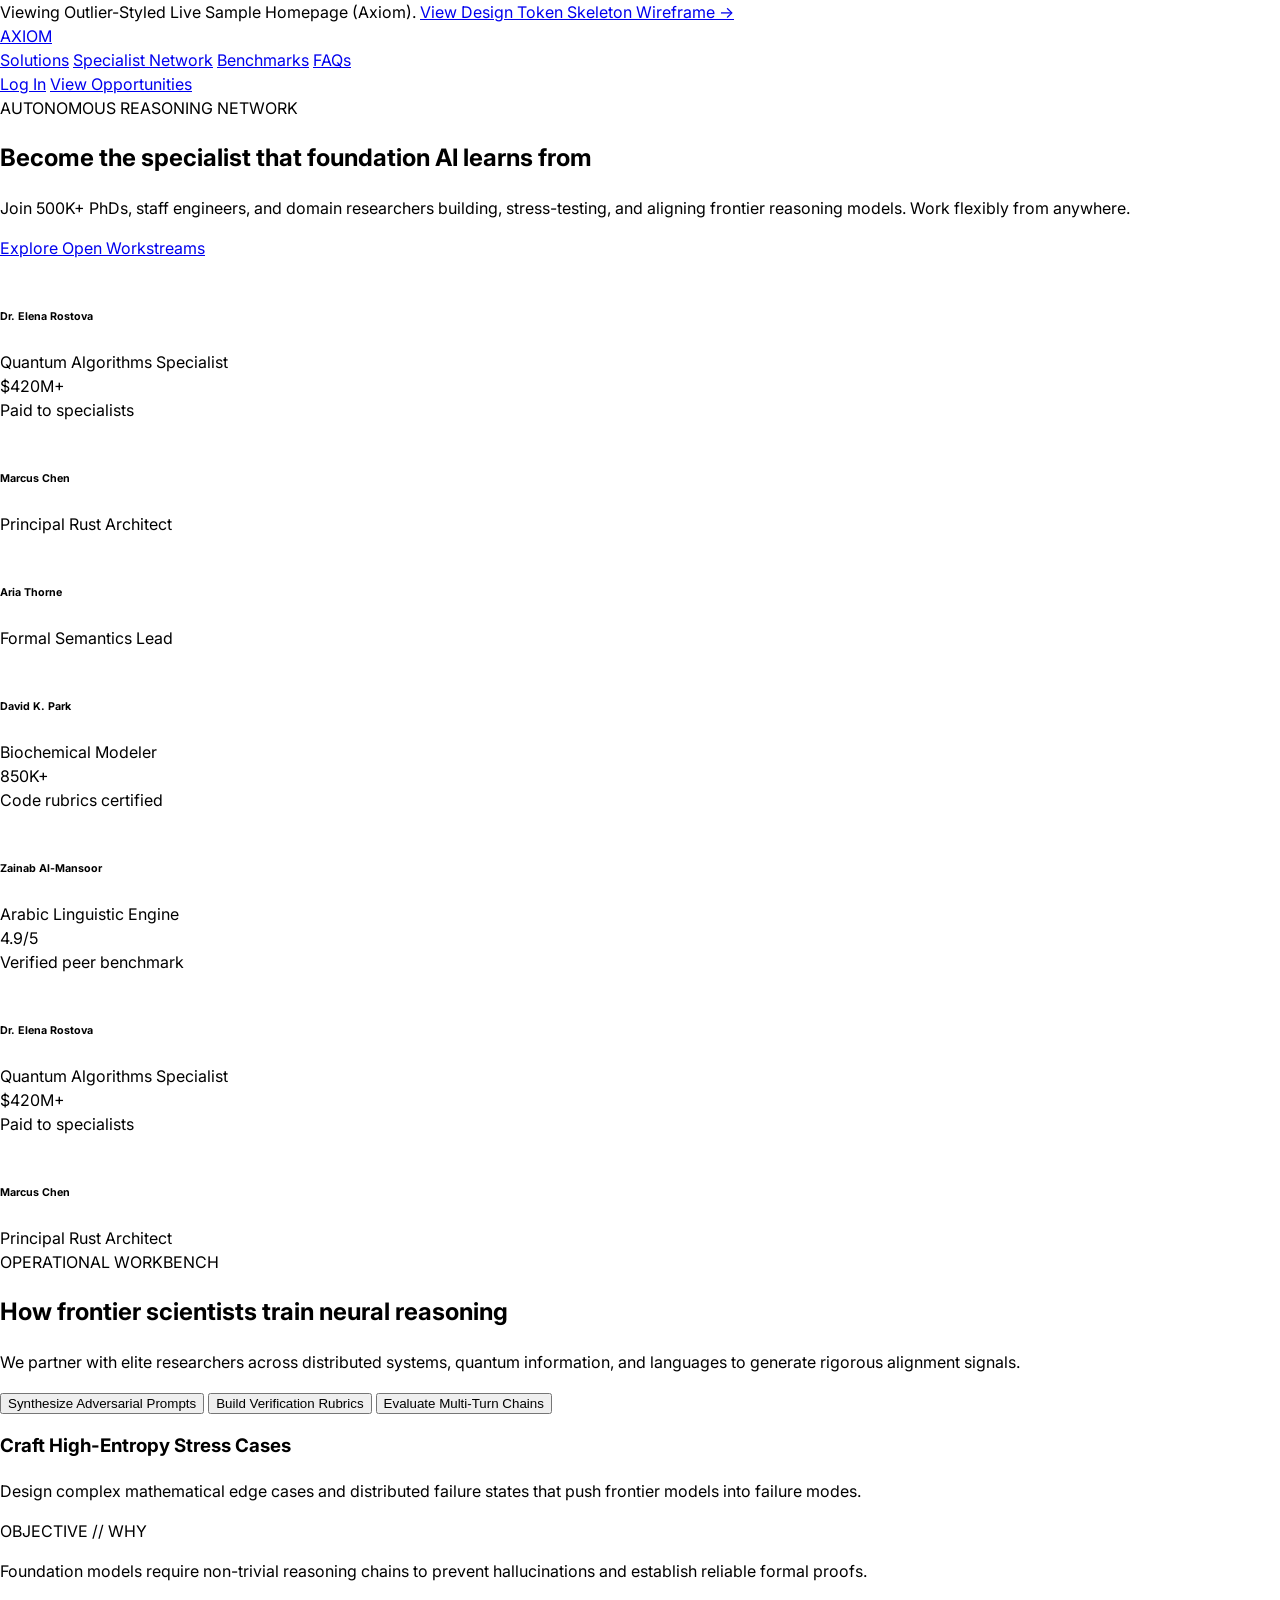
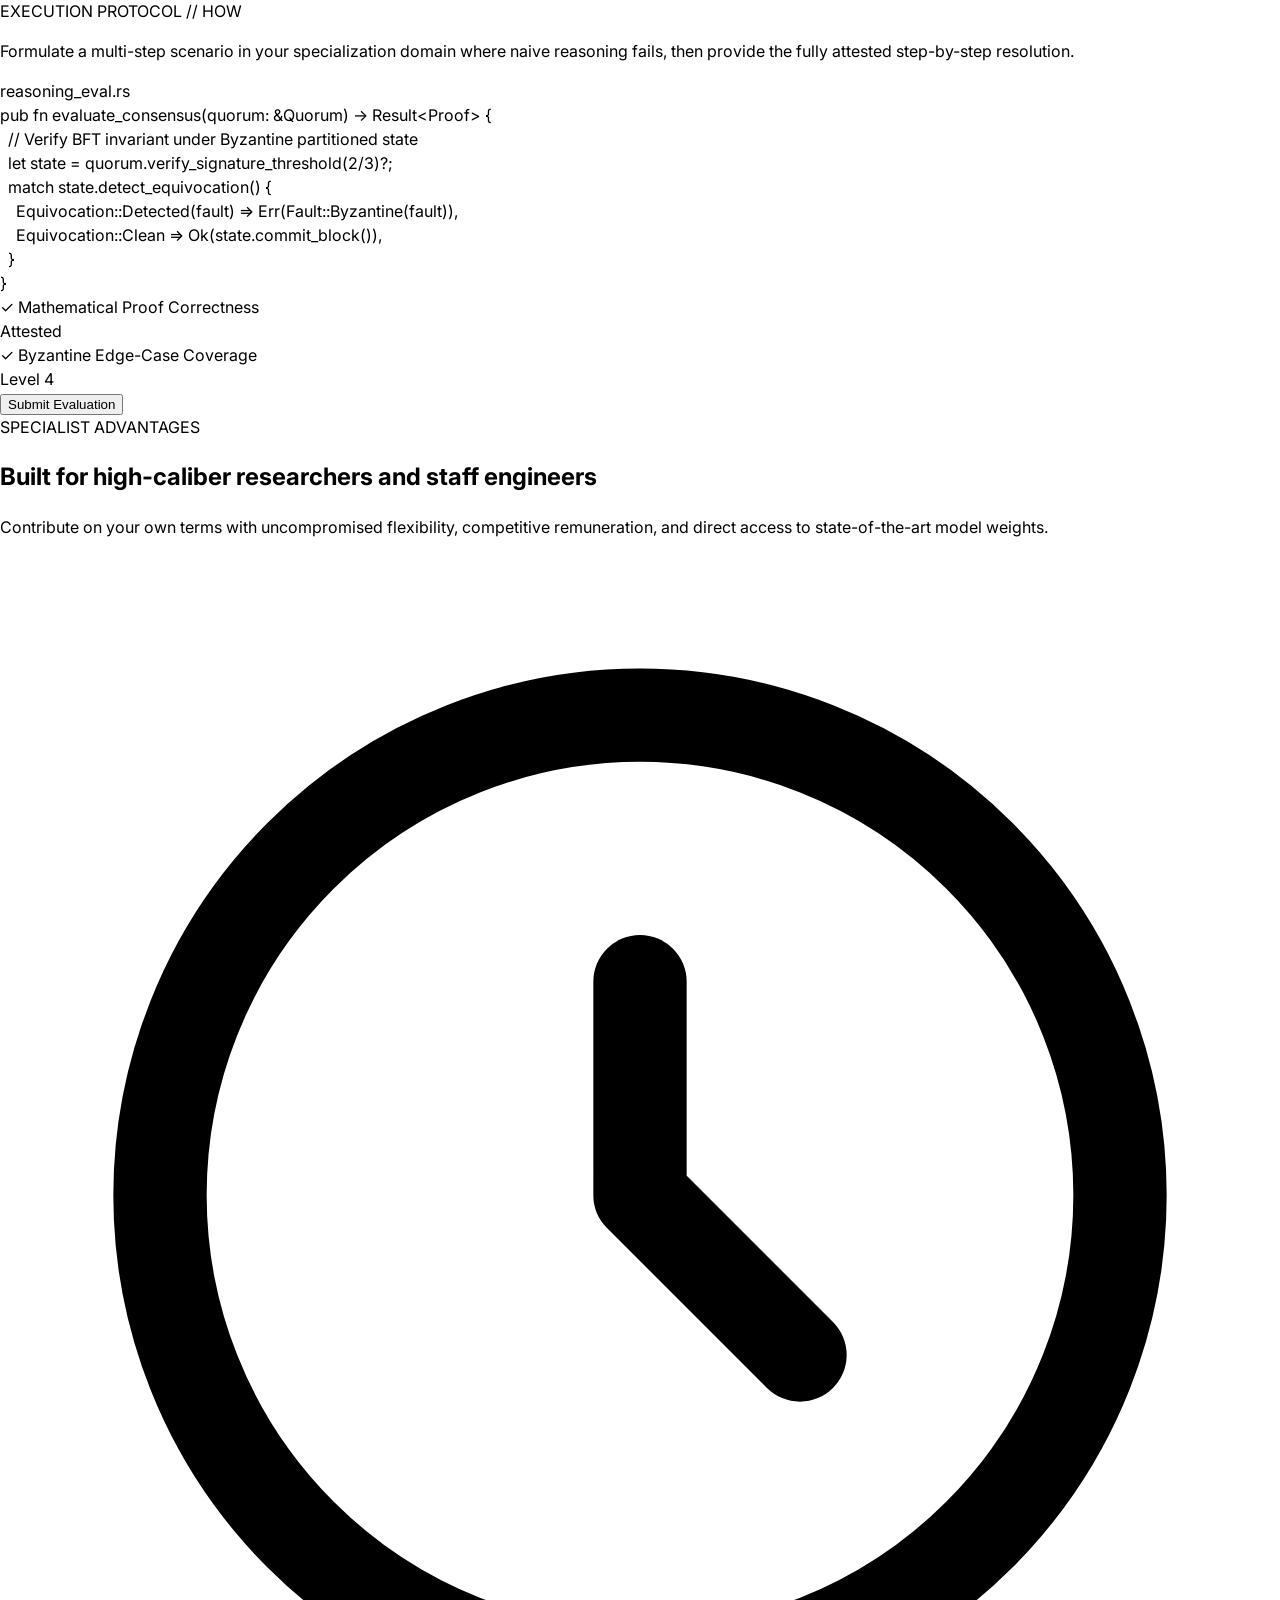
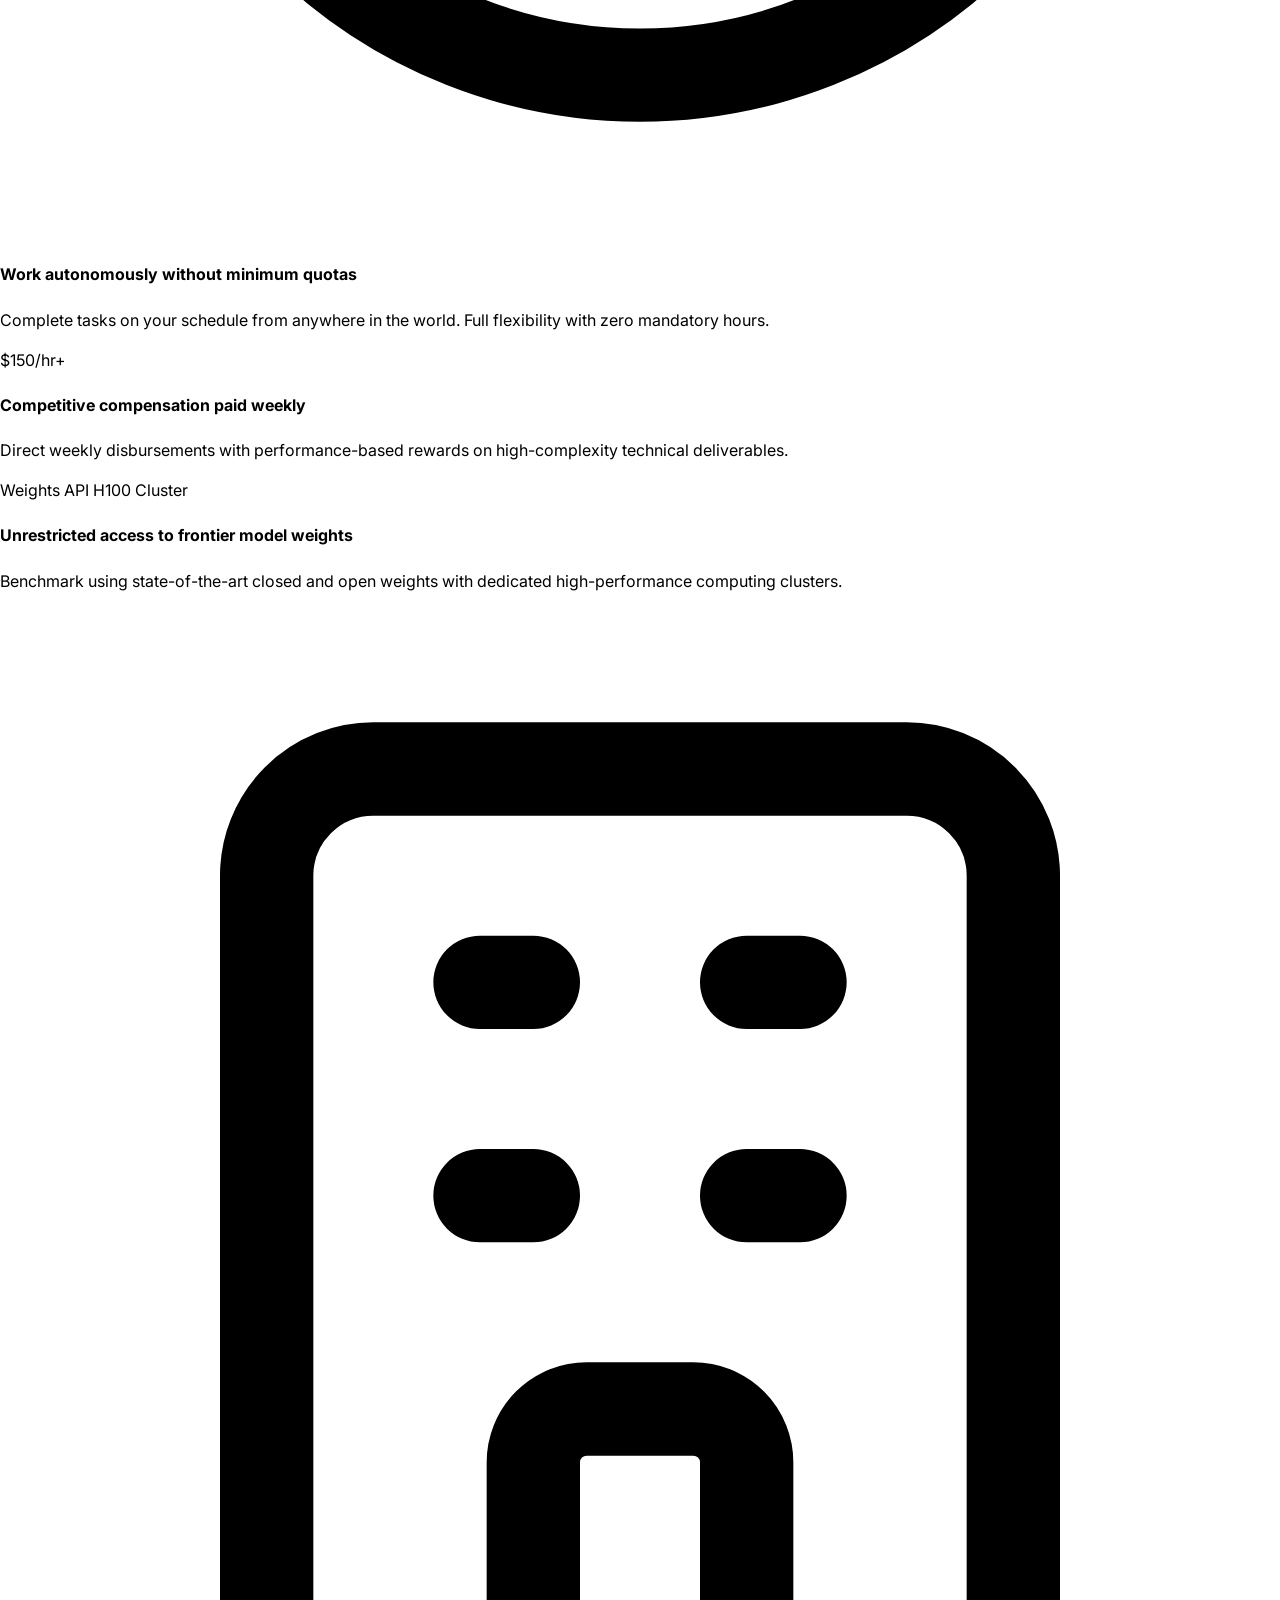
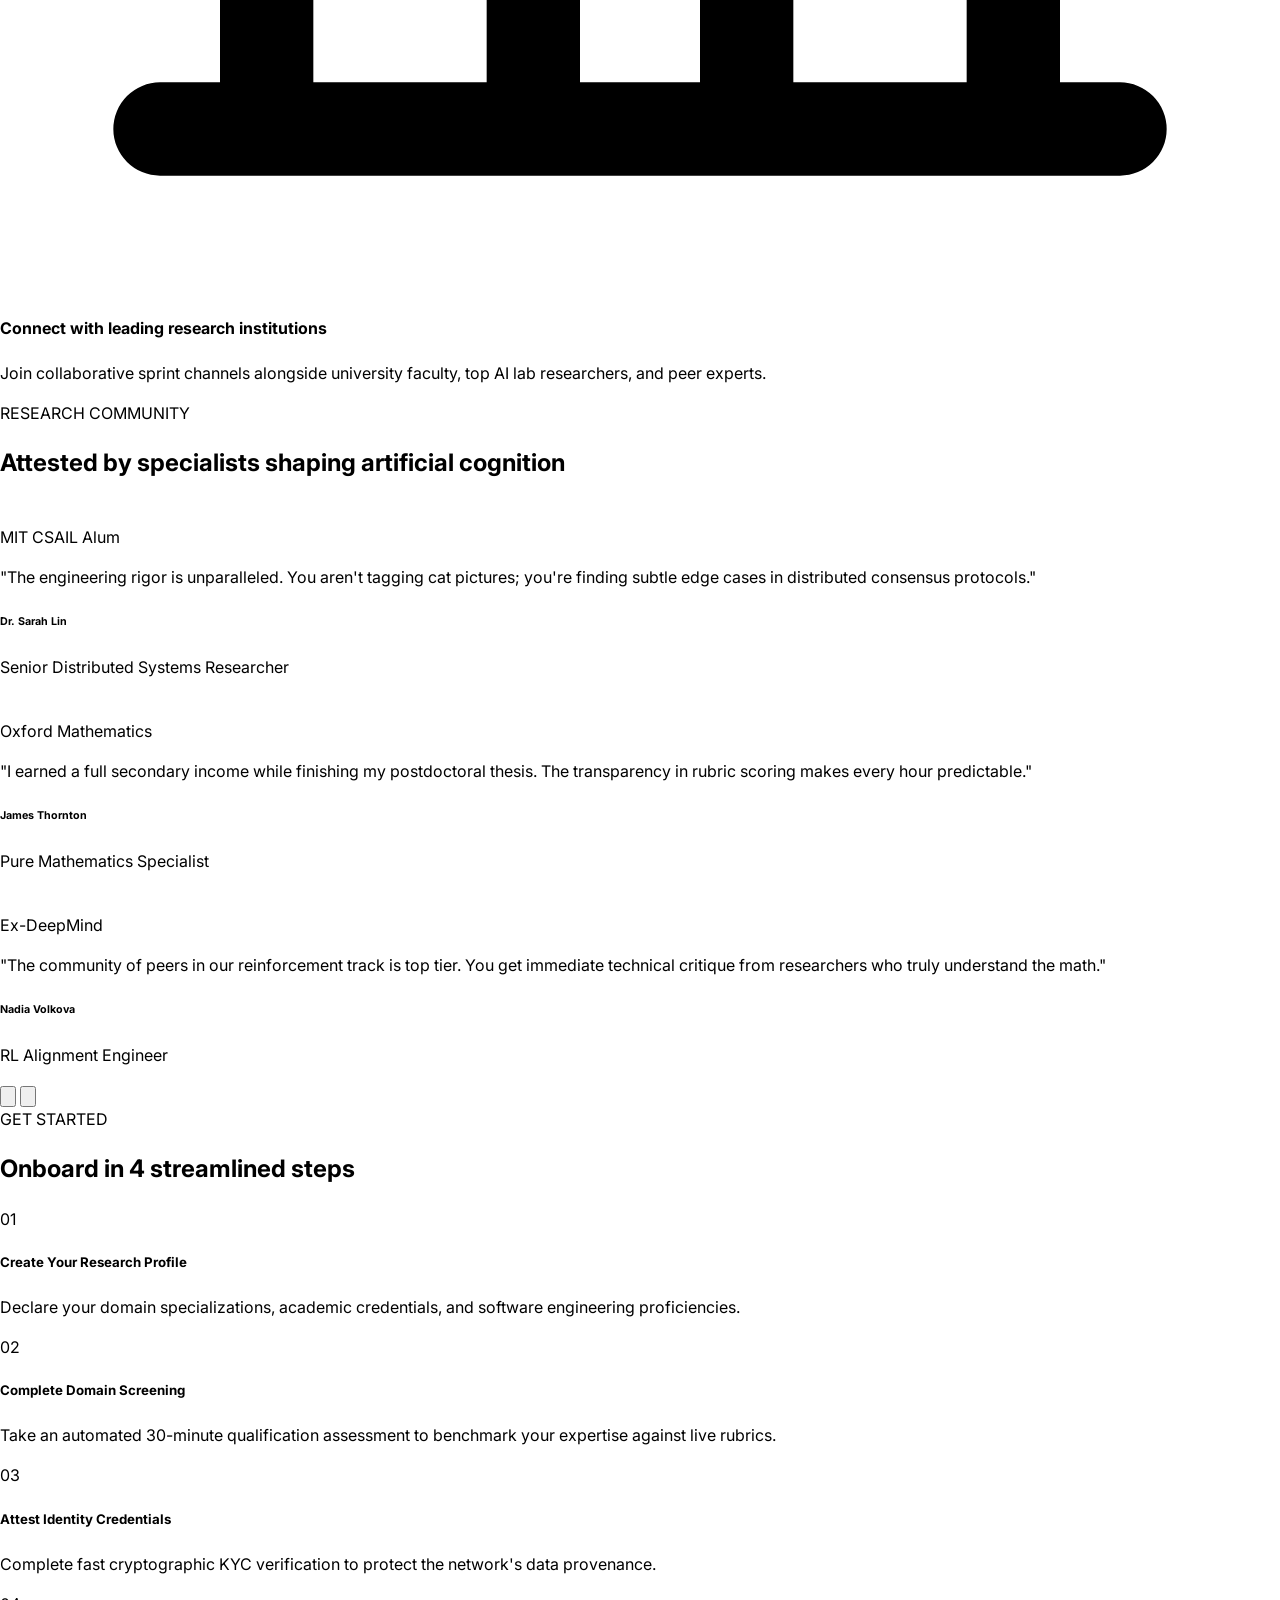
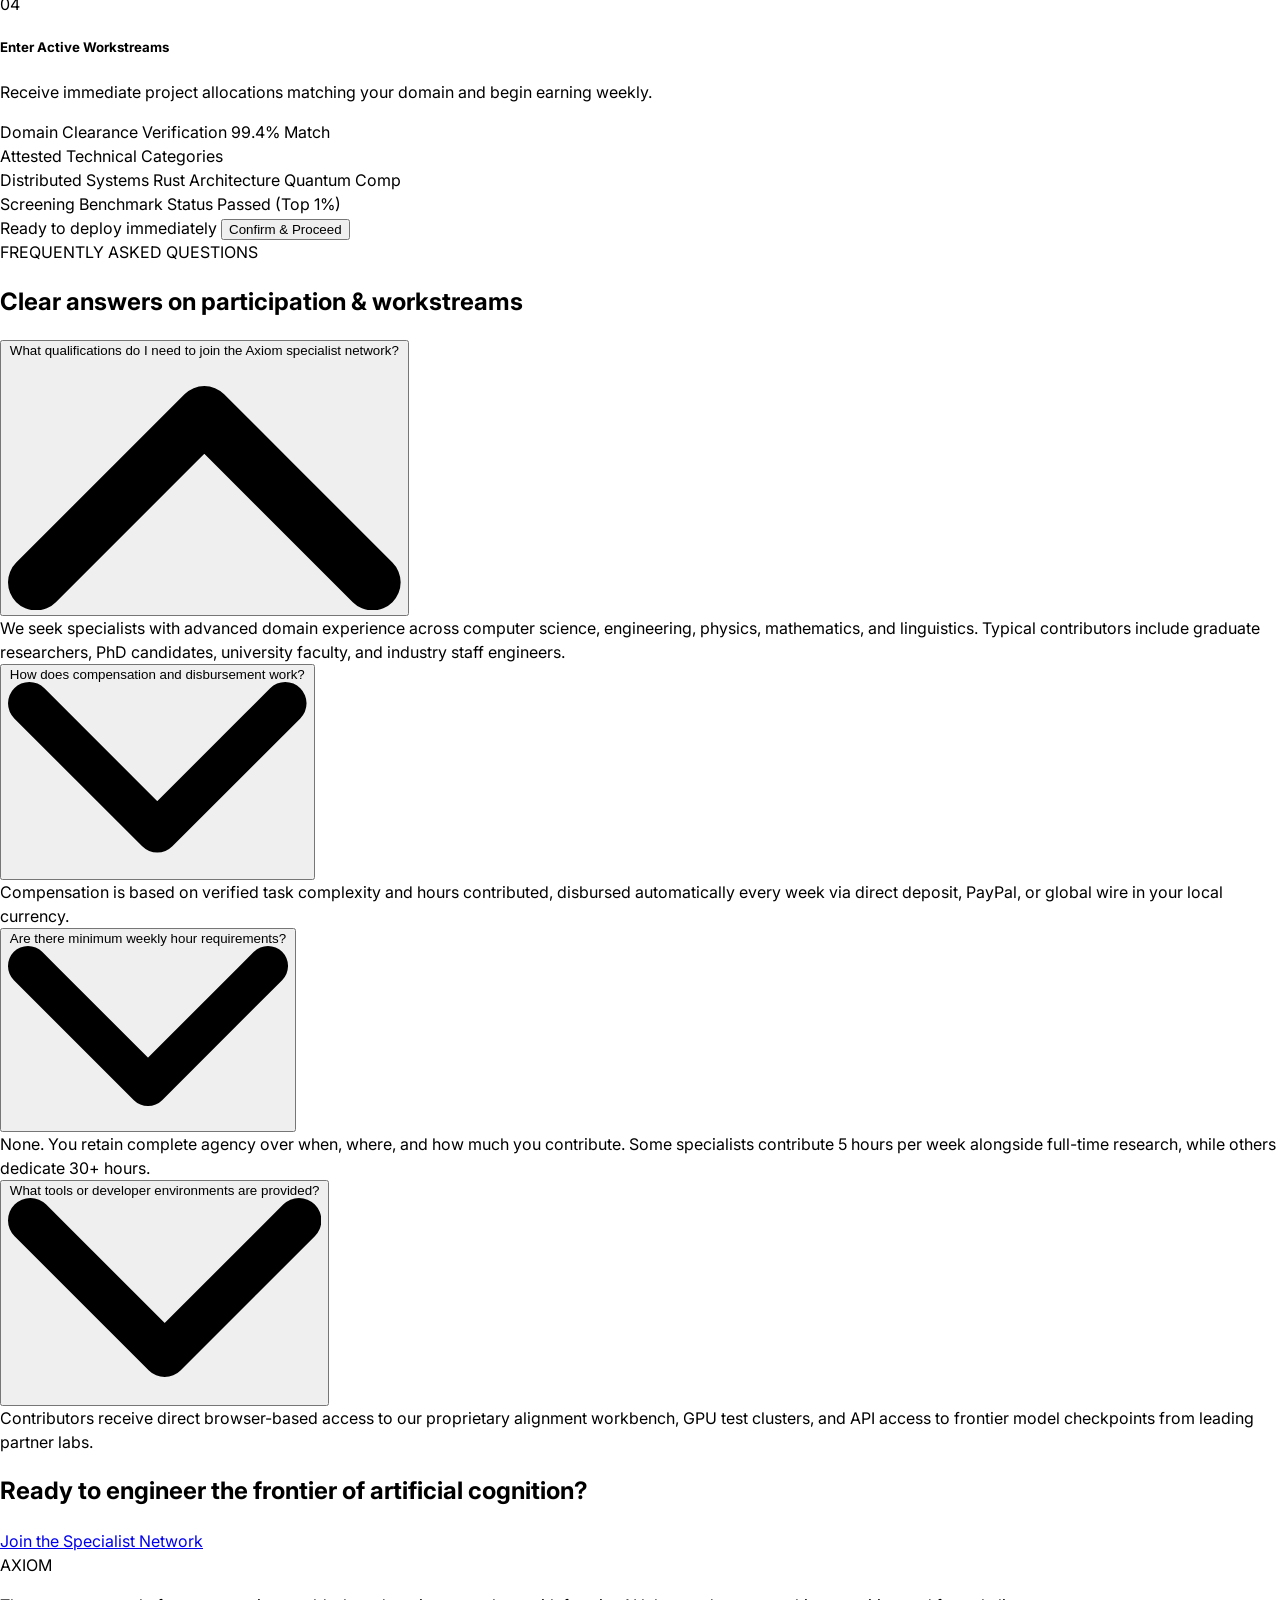
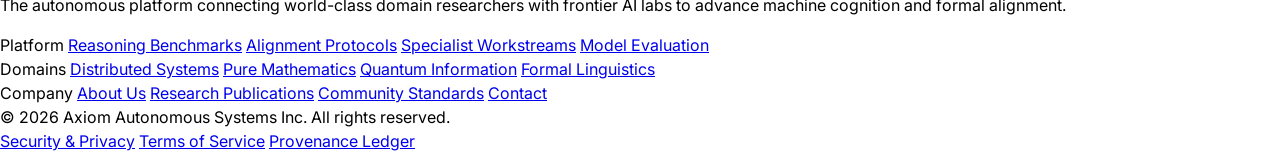
==== commit 0c733b31: "feat: add top navigation switcher between sample homepage and skeleton wireframe" ====
--- a/sample-homepage.html
+++ b/sample-homepage.html
@@ -126,6 +126,13 @@
 </head>
 <body class="bg-surface-canvas text-content-primary font-sans antialiased selection:bg-brand-primary selection:text-white">
 
+  <!-- Live Showcase Navigation Banner -->
+  <aside class="w-full bg-[#1A1C1E] text-white py-2.5 px-4 text-center text-xs font-mono flex items-center justify-center gap-2 border-b border-white/10 z-50 relative">
+    <span class="inline-block w-2 h-2 rounded-full bg-[#DAFF85] animate-pulse"></span>
+    <span>Viewing Outlier-Styled Live Sample Homepage (Axiom).</span>
+    <a href="index.html" class="underline font-semibold text-[#6BD4EB] hover:text-white ml-1">View Design Token Skeleton Wireframe &rarr;</a>
+  </aside>
+
   <!-- ========================================================================
        1. FLOATING NAVIGATION BAR (79px, Sticky, Glass, Pill CTA)
        ======================================================================== -->
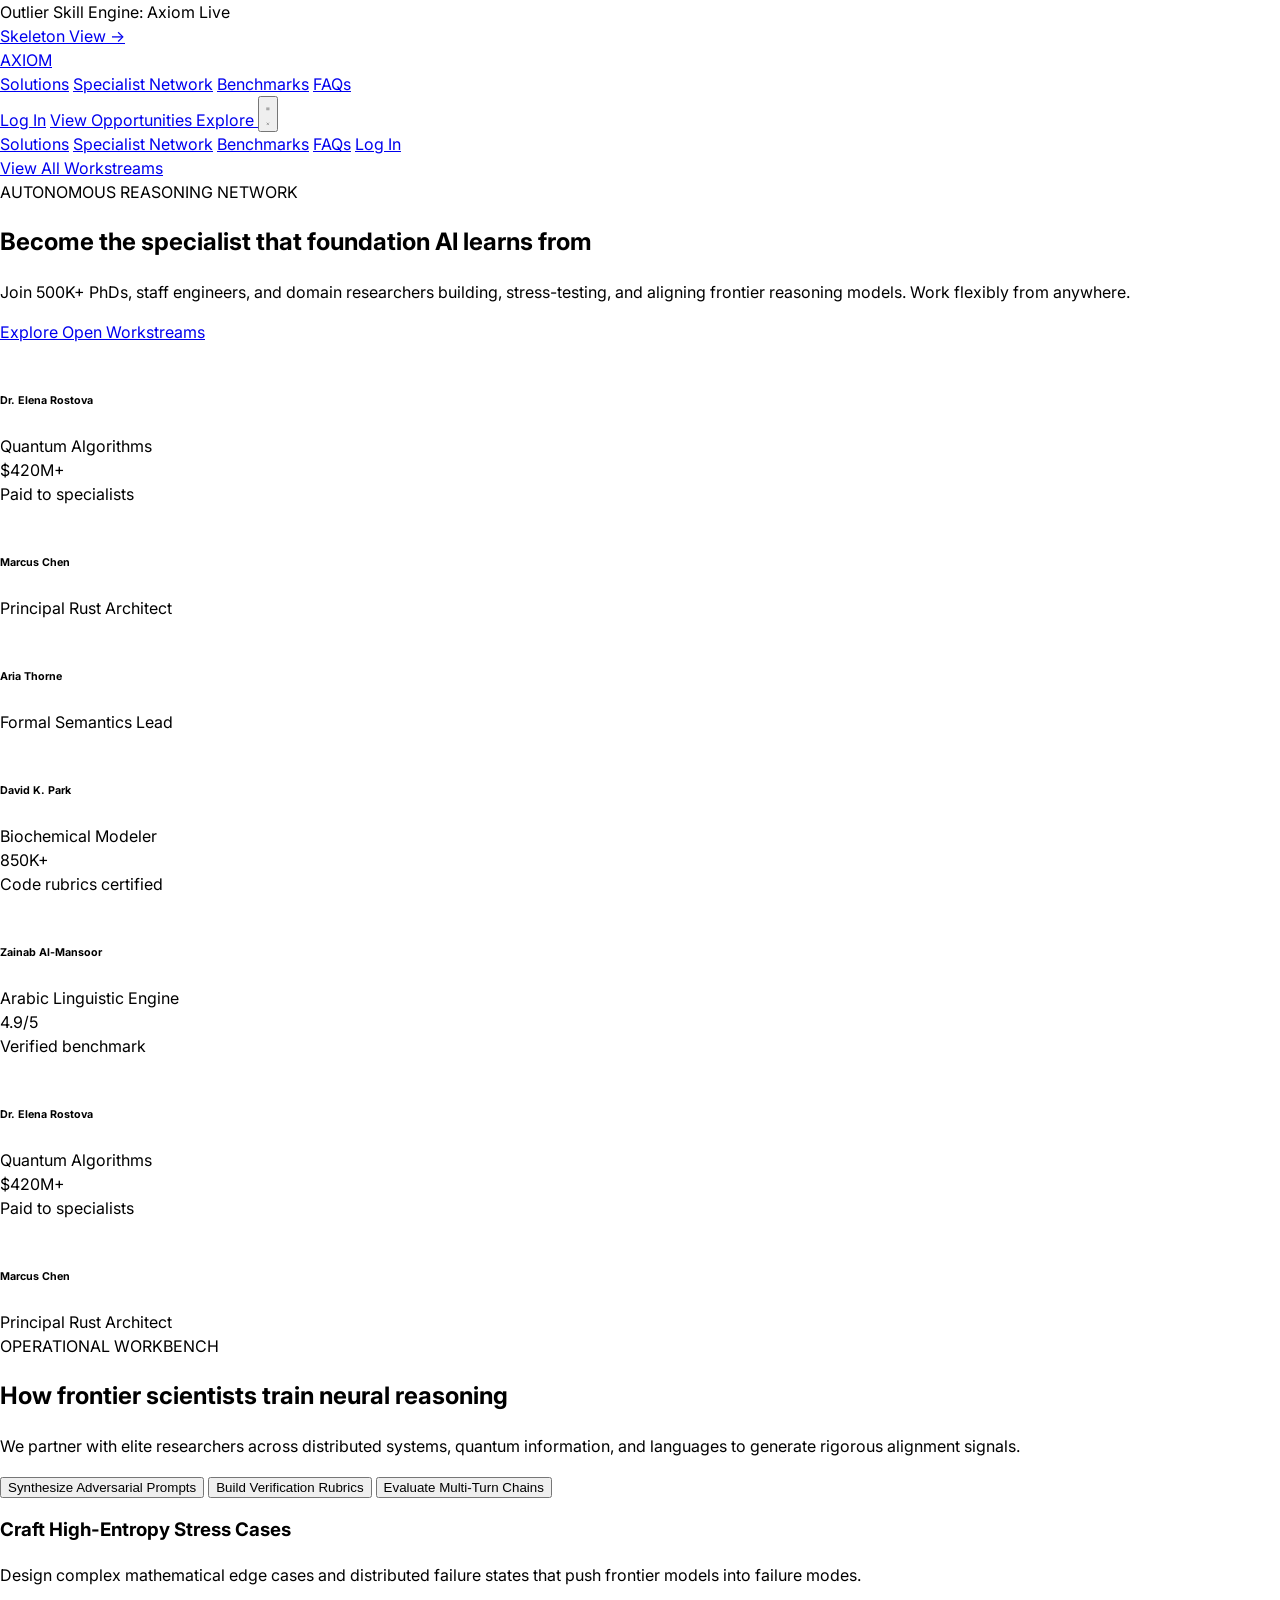
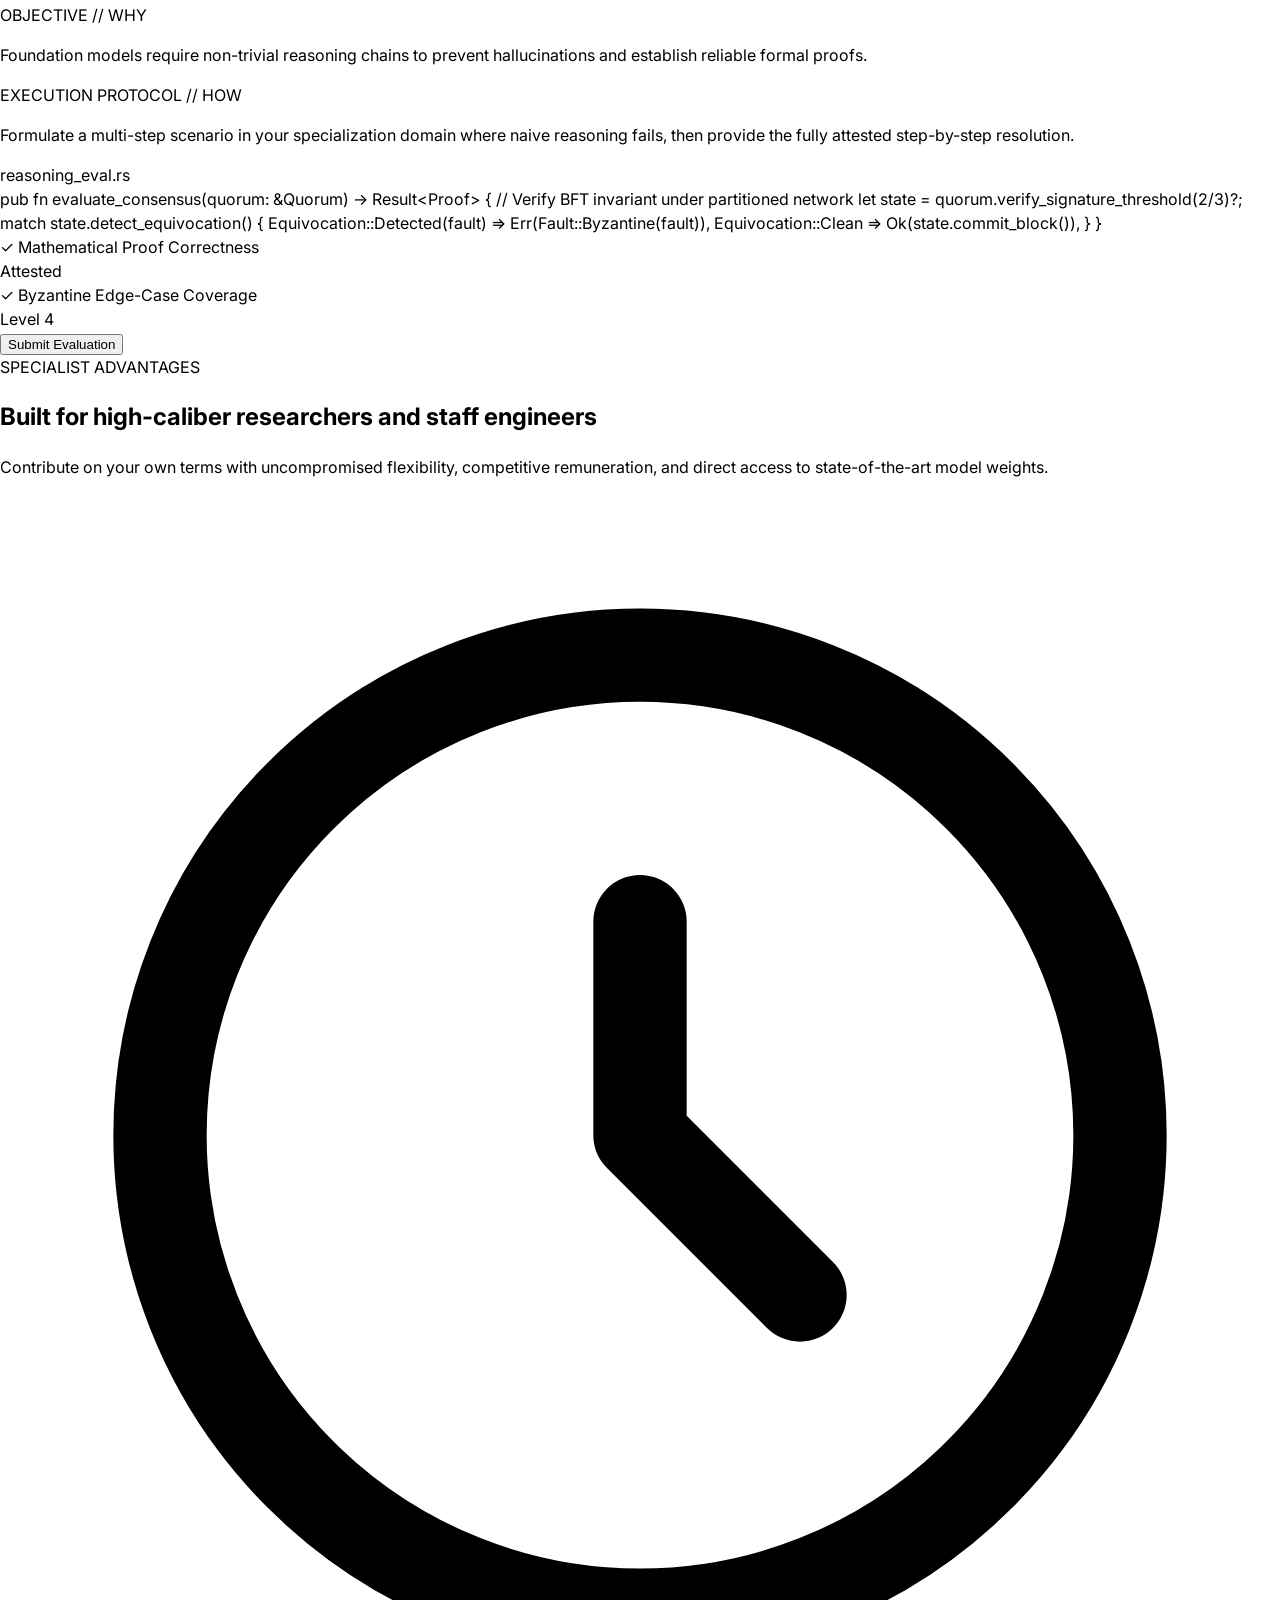
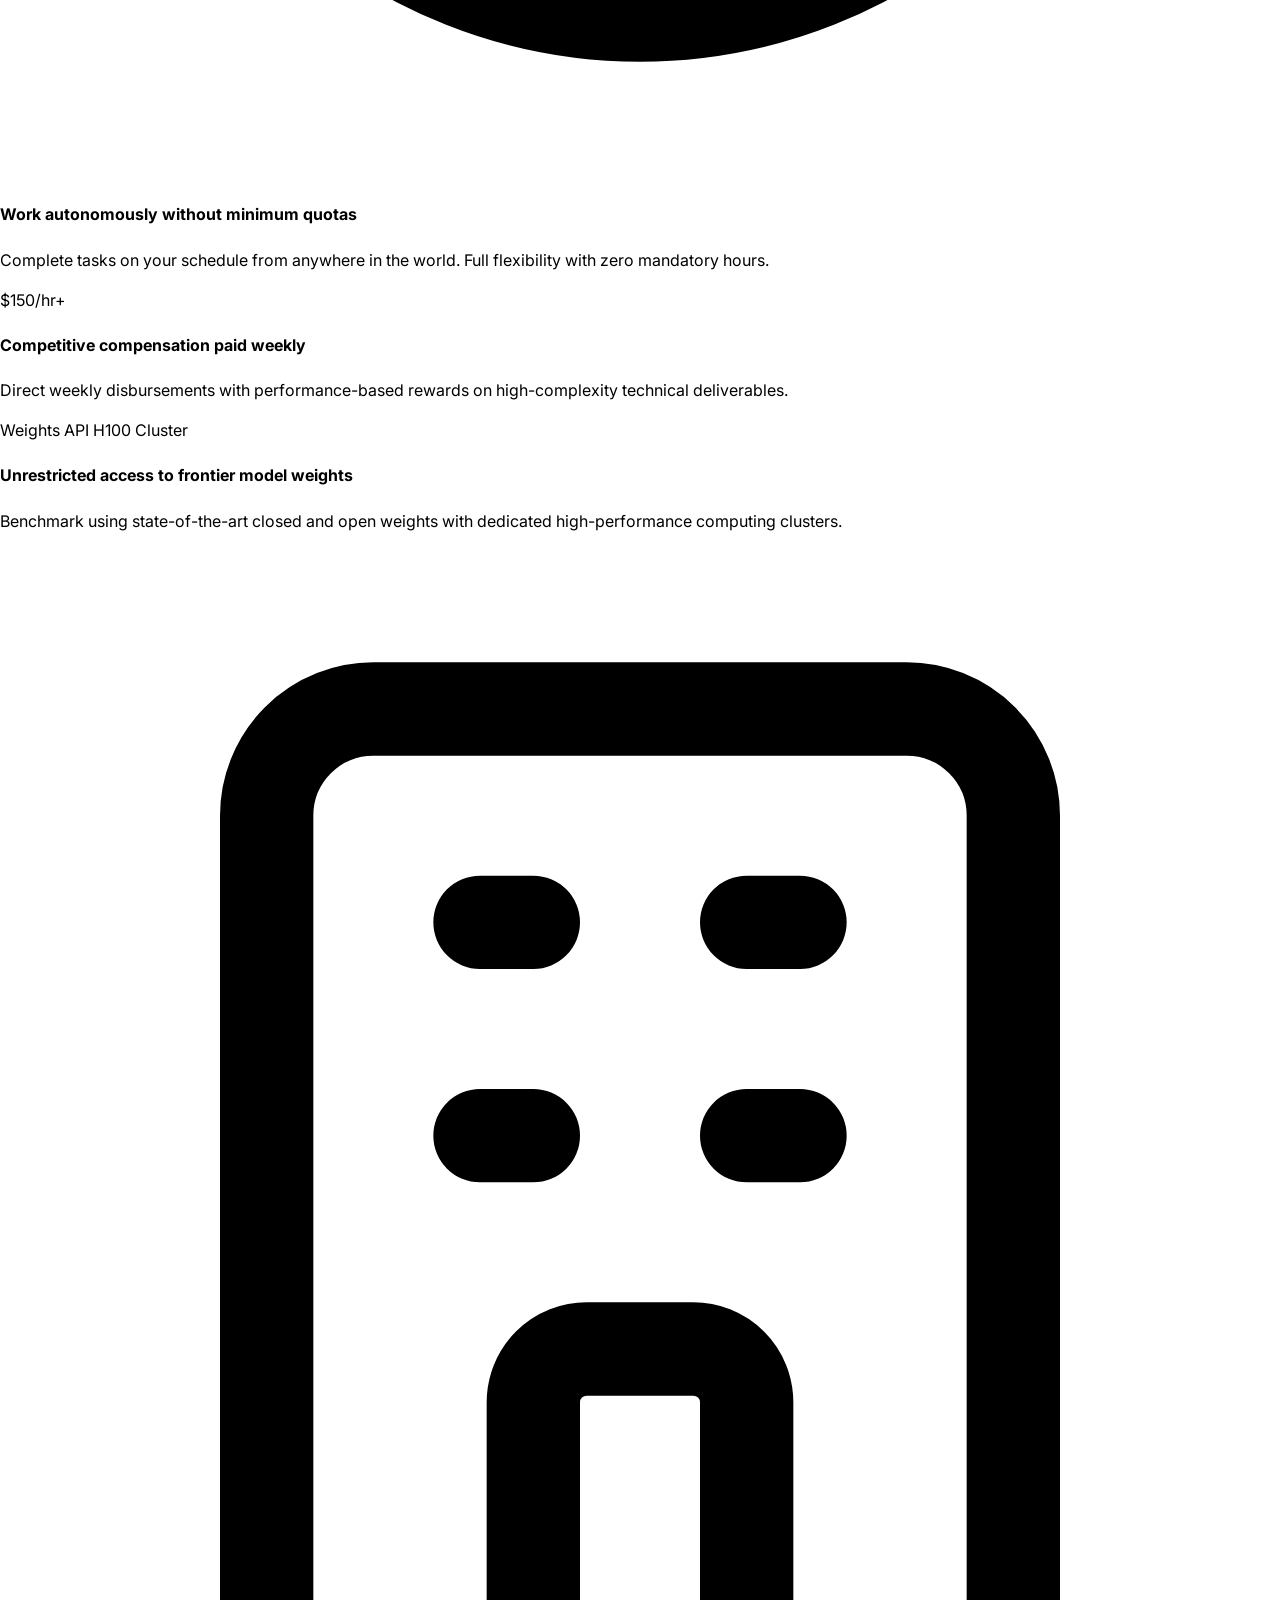
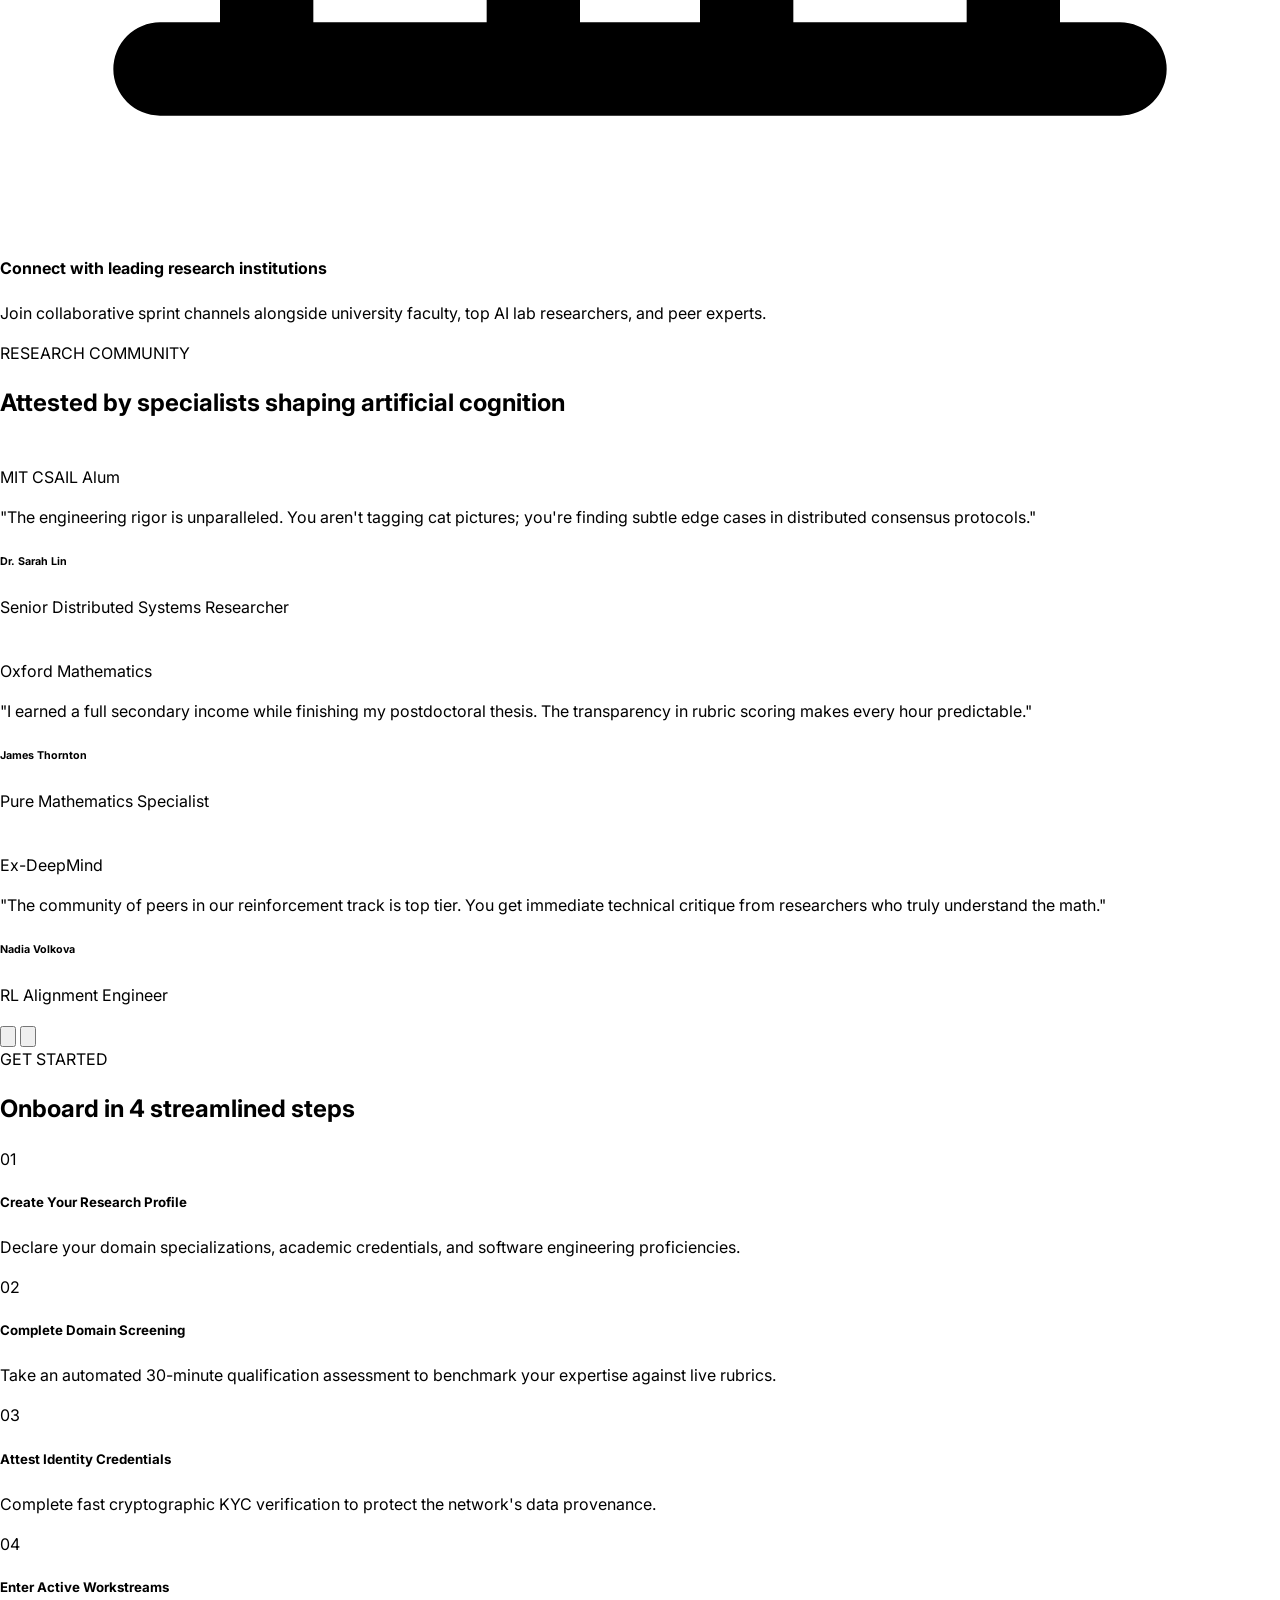
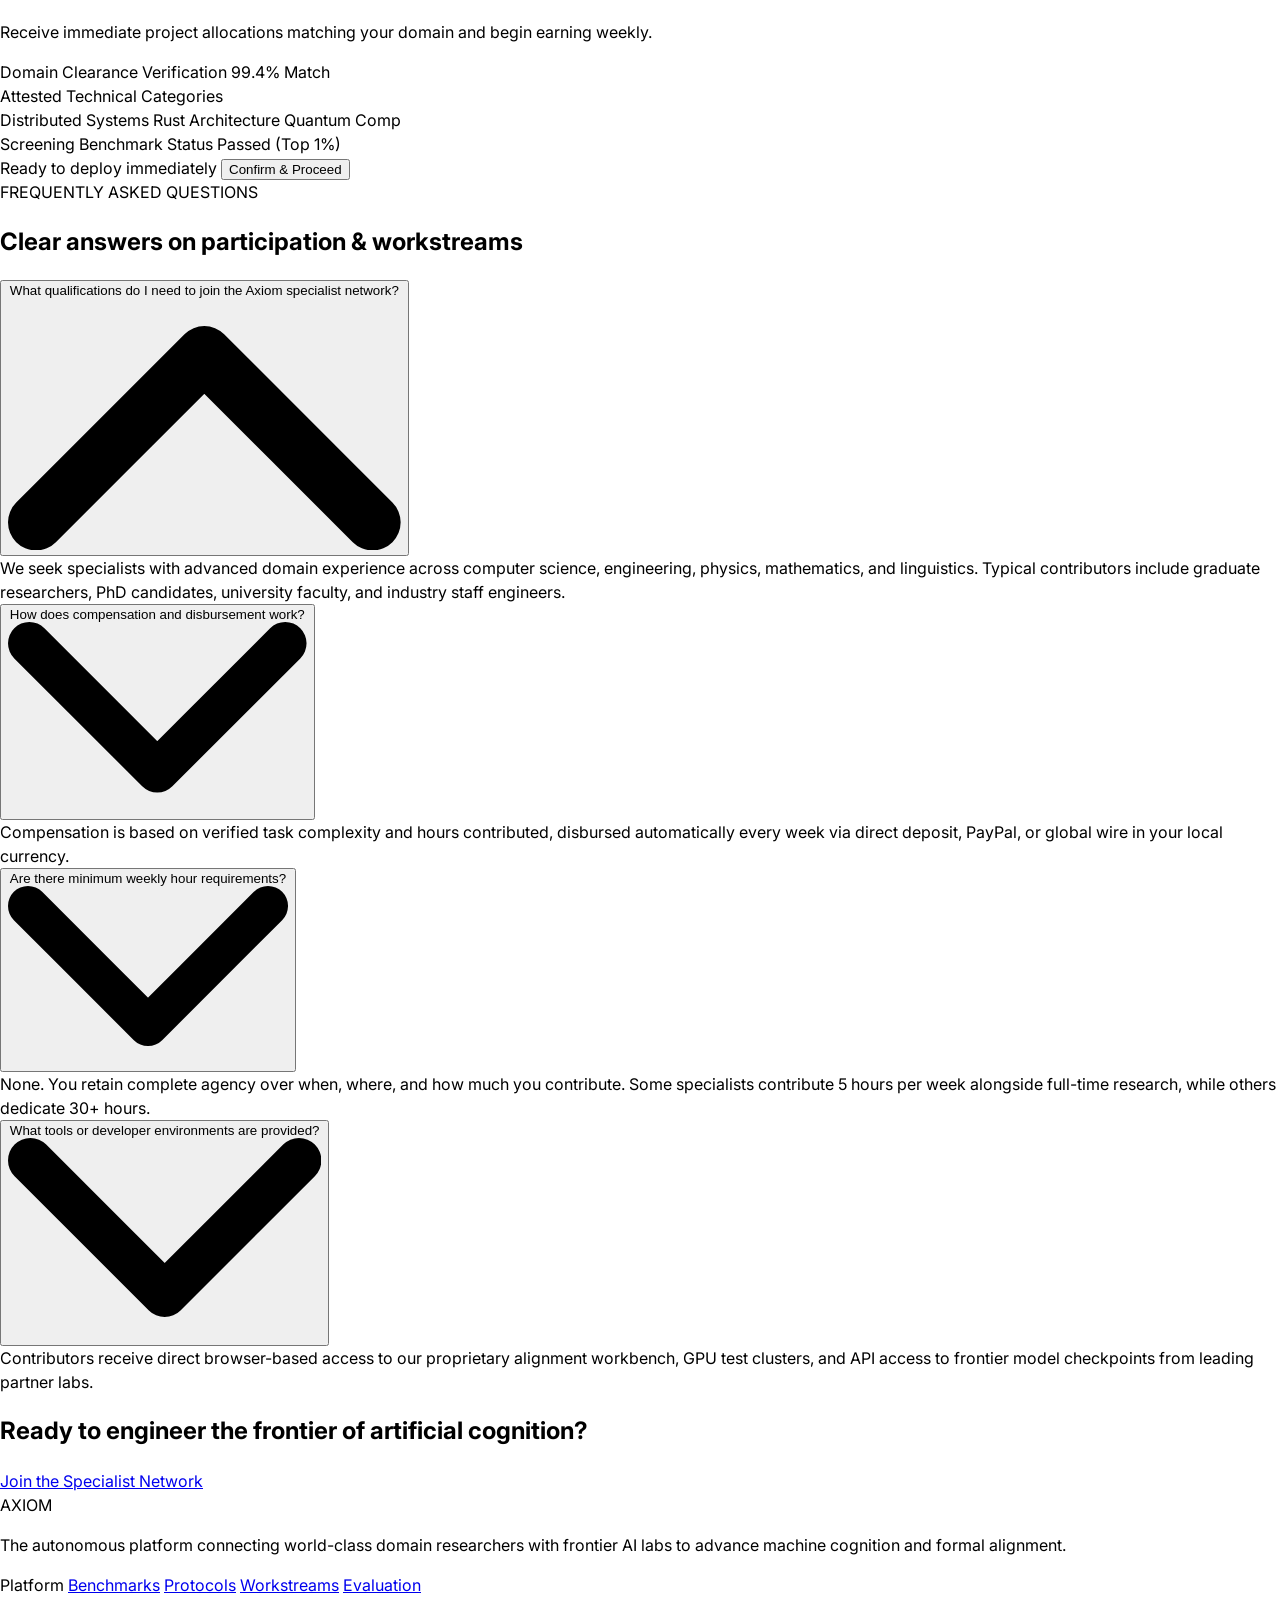
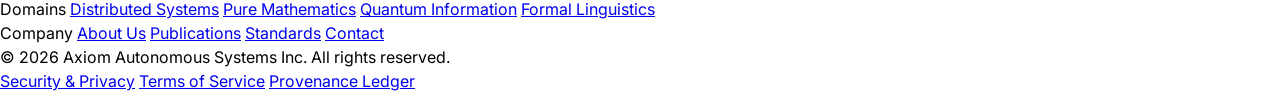
==== commit 14417ace: "feat(mobile): overhaul mobile responsiveness, navigation drawer, workbench tabs, and ticker" ====
--- a/sample-homepage.html
+++ b/sample-homepage.html
@@ -1,8 +1,8 @@
 <!DOCTYPE html>
-<html lang="en">
+<html lang="en" class="scroll-smooth">
 <head>
   <meta charset="UTF-8">
-  <meta name="viewport" content="width=device-width, initial-scale=1.0">
+  <meta name="viewport" content="width=device-width, initial-scale=1.0, maximum-scale=5.0">
   <title>Axiom | The Frontier AI Engineering Network</title>
   
   <!-- Fonts -->
@@ -16,6 +16,7 @@
     tailwind.config = {
       theme: {
         screens: {
+          'xs': '420px',
           'sm': '640px',
           'tablet': '810px',
           'md': '810px',
@@ -43,10 +44,10 @@
               canvas: '#FFFFFF',
               light: {
                 50: '#FAFAFA',
-                100: '#F7F7F8',
-                200: '#F5F5F5',
-                300: '#F2F4F7',
-                400: '#EBECED'
+                100: '#F5F5F5',
+                200: '#EEEEEE',
+                300: '#E5E5E5',
+                400: '#D4D4D4'
               },
               dark: {
                 900: '#0F0F10',
@@ -105,9 +106,8 @@
             'cta-horizon': 'linear-gradient(90deg, rgba(199, 243, 255, 0.38) 25%, #F7C7C8 100%)',
             'stat-cobalt': 'linear-gradient(225deg, rgba(25, 112, 194, 0.1) 0%, #1970C2 100%)',
             'stat-crimson': 'linear-gradient(202deg, rgba(163, 15, 15, 0.1) 0%, #A30F0F 100%)',
-            'stat-emerald': 'linear-gradient(202deg, rgba(17, 143, 44, 0.1) 0%, #0A7A22 94%)',
-            'stat-graphite': 'linear-gradient(202deg, rgba(34, 34, 34, 0.1) 0%, #222222 94%)',
-            'footer-fade': 'linear-gradient(180deg, #FFFFFF 31%, #EEEEEE 100%)'
+            'stat-emerald': 'linear-gradient(202deg, rgba(10, 122, 34, 0.1) 0%, #0A7A22 100%)',
+            'footer-fade': 'linear-gradient(180deg, #FFFFFF 0%, #F6F6F6 100%)'
           },
           animation: {
             'marquee': 'marquee 35s linear infinite'
@@ -123,31 +123,39 @@
     }
   </script>
   <link rel="stylesheet" href="./styles/tokens.css">
+  <style>
+    /* Mobile scrollbar and tap ergonomics */
+    .scrollbar-none::-webkit-scrollbar { display: none; }
+    .scrollbar-none { -ms-overflow-style: none; scrollbar-width: none; }
+    * { -webkit-tap-highlight-color: transparent; }
+  </style>
 </head>
 <body class="bg-surface-canvas text-content-primary font-sans antialiased selection:bg-brand-primary selection:text-white">
 
   <!-- Live Showcase Navigation Banner -->
-  <aside class="w-full bg-[#1A1C1E] text-white py-2.5 px-4 text-center text-xs font-mono flex items-center justify-center gap-2 border-b border-white/10 z-50 relative">
-    <span class="inline-block w-2 h-2 rounded-full bg-[#DAFF85] animate-pulse"></span>
-    <span>Viewing Outlier-Styled Live Sample Homepage (Axiom).</span>
-    <a href="index.html" class="underline font-semibold text-[#6BD4EB] hover:text-white ml-1">View Design Token Skeleton Wireframe &rarr;</a>
+  <aside class="w-full bg-[#1A1C1E] text-white py-2 px-3 sm:px-4 text-center text-[11px] sm:text-xs font-mono flex items-center justify-between sm:justify-center gap-2 border-b border-white/10 z-50 relative">
+    <div class="flex items-center gap-1.5 truncate">
+      <span class="inline-block w-2 h-2 rounded-full bg-[#DAFF85] animate-pulse shrink-0"></span>
+      <span class="truncate">Outlier Skill Engine: Axiom Live</span>
+    </div>
+    <a href="index.html" class="underline font-semibold text-[#6BD4EB] hover:text-white whitespace-nowrap shrink-0 ml-1">Skeleton View &rarr;</a>
   </aside>
 
   <!-- ========================================================================
-       1. FLOATING NAVIGATION BAR (79px, Sticky, Glass, Pill CTA)
+       1. FLOATING NAVIGATION BAR (72px/79px, Sticky, Glass, Pill CTA, Mobile Drawer)
        ======================================================================== -->
-  <header class="w-full h-[79px] sticky top-0 z-50 bg-white/90 backdrop-blur-md border-b border-border-hairline transition-all duration-200">
-    <div class="max-w-[1280px] mx-auto h-full px-6 md:px-10 flex items-center justify-between">
+  <header class="w-full h-[68px] sm:h-[76px] sticky top-0 z-50 bg-white/95 backdrop-blur-md border-b border-border-hairline transition-all duration-200">
+    <div class="max-w-[1280px] mx-auto h-full px-4 sm:px-6 md:px-10 flex items-center justify-between">
       
       <!-- Brand Logo -->
-      <a href="#" class="flex items-center gap-2.5 group">
-        <div class="w-8 h-8 rounded-lg bg-content-primary flex items-center justify-center transition-transform group-hover:scale-105">
-          <div class="w-3.5 h-3.5 rounded-full bg-brand-primary"></div>
-        </div>
-        <span class="font-bold text-xl tracking-tight text-content-primary">AXIOM</span>
+      <a href="#" class="flex items-center gap-2 group shrink-0">
+        <div class="w-7 h-7 sm:w-8 sm:h-8 rounded-lg bg-content-primary flex items-center justify-center transition-transform group-hover:scale-105">
+          <div class="w-3 h-3 sm:w-3.5 sm:h-3.5 rounded-full bg-brand-primary"></div>
+        </div>
+        <span class="font-bold text-lg sm:text-xl tracking-tight text-content-primary">AXIOM</span>
       </a>
 
-      <!-- Center Links -->
+      <!-- Center Links (Desktop) -->
       <nav class="hidden md:flex items-center gap-8 text-[15px] font-medium text-content-secondary">
         <a href="#solutions" class="hover:text-brand-link transition-colors">Solutions</a>
         <a href="#network" class="hover:text-brand-link transition-colors">Specialist Network</a>
@@ -155,44 +163,72 @@
         <a href="#faq" class="hover:text-brand-link transition-colors">FAQs</a>
       </nav>
 
-      <!-- Right Action -->
-      <div class="flex items-center gap-5">
-        <a href="#login" class="hidden sm:inline-block text-[15px] font-medium text-content-secondary hover:text-brand-link transition-colors">Log In</a>
-        <a href="#cta" class="inline-flex items-center justify-center h-10 px-6 rounded-pill bg-brand-primary text-content-primary font-semibold text-sm transition-all duration-200 hover:bg-brand-hover hover:scale-[1.02] active:bg-brand-active active:scale-[0.98] shadow-subtle">
-          View Opportunities
+      <!-- Right Action Area -->
+      <div class="flex items-center gap-3 sm:gap-5">
+        <a href="#login" class="hidden sm:inline-block text-[14px] sm:text-[15px] font-medium text-content-secondary hover:text-brand-link transition-colors">Log In</a>
+        <a href="#cta" class="inline-flex items-center justify-center h-9 sm:h-10 px-4 sm:px-6 rounded-pill bg-brand-primary text-content-primary font-semibold text-xs sm:text-sm transition-all duration-200 hover:bg-brand-hover hover:scale-[1.02] active:bg-brand-active shadow-subtle shrink-0">
+          <span class="hidden xs:inline">View Opportunities</span>
+          <span class="xs:hidden">Explore</span>
         </a>
-      </div>
-
+
+        <!-- Mobile Hamburger Button -->
+        <button id="mobile-menu-toggle" onclick="toggleMobileNav()" class="md:hidden p-2 rounded-lg text-content-primary hover:bg-surface-light-100 transition-colors" aria-label="Toggle Navigation Menu">
+          <svg id="hamburger-icon" class="w-6 h-6" fill="none" viewBox="0 0 24 24" stroke="currentColor">
+            <path stroke-linecap="round" stroke-linejoin="round" stroke-width="2" d="M4 6h16M4 12h16M4 18h16"/>
+          </svg>
+          <svg id="close-icon" class="w-6 h-6 hidden" fill="none" viewBox="0 0 24 24" stroke="currentColor">
+            <path stroke-linecap="round" stroke-linejoin="round" stroke-width="2" d="M6 18L18 6M6 6l12 12"/>
+          </svg>
+        </button>
+      </div>
+
+    </div>
+
+    <!-- Mobile Slide-Down Menu Drawer (Solid Opaque White, High Elevation) -->
+    <div id="mobile-nav-drawer" class="hidden md:hidden fixed inset-x-0 top-[68px] sm:top-[76px] bg-white border-b border-border-hairline shadow-2xl px-6 py-6 flex flex-col gap-4 z-50 transition-all duration-200">
+      <nav class="flex flex-col gap-3 font-medium text-base text-content-secondary">
+        <a href="#solutions" onclick="toggleMobileNav()" class="py-2.5 px-3 rounded-lg hover:bg-surface-light-100 transition-colors">Solutions</a>
+        <a href="#network" onclick="toggleMobileNav()" class="py-2.5 px-3 rounded-lg hover:bg-surface-light-100 transition-colors">Specialist Network</a>
+        <a href="#benchmarks" onclick="toggleMobileNav()" class="py-2.5 px-3 rounded-lg hover:bg-surface-light-100 transition-colors">Benchmarks</a>
+        <a href="#faq" onclick="toggleMobileNav()" class="py-2.5 px-3 rounded-lg hover:bg-surface-light-100 transition-colors">FAQs</a>
+        <a href="#login" onclick="toggleMobileNav()" class="py-2.5 px-3 rounded-lg hover:bg-surface-light-100 transition-colors">Log In</a>
+      </nav>
+      <div class="pt-3 border-t border-border-hairline flex flex-col gap-3">
+        <a href="#cta" onclick="toggleMobileNav()" class="w-full h-11 flex items-center justify-center rounded-pill bg-brand-primary text-content-primary font-semibold text-sm shadow-subtle">
+          View All Workstreams
+        </a>
+      </div>
     </div>
   </header>
 
   <!-- ========================================================================
        2. HERO PRESENTATION SECTION
        ======================================================================== -->
-  <section class="w-full relative overflow-hidden bg-hero-fade pt-14 pb-16 md:py-20 flex flex-col items-center">
-    <div class="absolute -top-32 left-1/2 -translate-x-1/2 w-[700px] h-[350px] bg-brand-primary/10 rounded-full blur-[100px] pointer-events-none" aria-hidden="true"></div>
-
-    <div class="max-w-[1280px] w-full mx-auto px-6 md:px-10 flex flex-col items-center text-center relative z-10">
+  <section class="w-full relative overflow-hidden bg-hero-fade pt-10 sm:pt-14 pb-12 sm:pb-16 md:py-20 flex flex-col items-center">
+    <!-- Atmospheric Ambient Glow -->
+    <div class="absolute -top-24 sm:-top-32 left-1/2 -translate-x-1/2 w-[340px] sm:w-[600px] md:w-[700px] h-[220px] sm:h-[350px] bg-brand-primary/10 rounded-full blur-[70px] sm:blur-[100px] pointer-events-none" aria-hidden="true"></div>
+
+    <div class="max-w-[1280px] w-full mx-auto px-4 sm:px-6 md:px-10 flex flex-col items-center text-center relative z-10">
       
       <!-- Eyebrow Badge -->
-      <div class="inline-flex items-center gap-2 px-4 py-1.5 rounded-full bg-brand-tint-300 border border-brand-deep/20 mb-6 shadow-sm">
-        <span class="w-2 h-2 rounded-full bg-brand-deep animate-pulse"></span>
-        <span class="text-xs md:text-sm font-semibold tracking-[2px] uppercase text-brand-deep">AUTONOMOUS REASONING NETWORK</span>
-      </div>
-
-      <!-- Display Title (54px H1, -1.5px tracking) -->
-      <h1 class="max-w-[880px] text-4xl tablet:text-5xl desktop:text-[54px] font-semibold text-content-primary tracking-[-1.5px] leading-[1.18] mb-6">
+      <div class="inline-flex items-center gap-1.5 sm:gap-2 px-3 sm:px-4 py-1 sm:py-1.5 rounded-full bg-brand-tint-300 border border-brand-deep/20 mb-5 sm:mb-6 shadow-sm">
+        <span class="w-1.5 sm:w-2 h-1.5 sm:h-2 rounded-full bg-brand-deep animate-pulse"></span>
+        <span class="text-[10px] sm:text-xs md:text-sm font-semibold tracking-[1.5px] sm:tracking-[2px] uppercase text-brand-deep">AUTONOMOUS REASONING NETWORK</span>
+      </div>
+
+      <!-- Display Title (Responsive Fluid H1) -->
+      <h1 class="max-w-[880px] text-[32px] xs:text-4xl sm:text-5xl desktop:text-[54px] font-semibold text-content-primary tracking-[-0.8px] sm:tracking-[-1.5px] leading-[1.18] mb-4 sm:mb-6 px-1">
         Become the specialist that foundation AI learns from
       </h1>
 
-      <!-- Subtitle (20px, 1.5 line-height) -->
-      <p class="max-w-[660px] text-base md:text-xl text-content-tertiary leading-[1.5] mb-10">
+      <!-- Subtitle -->
+      <p class="max-w-[660px] text-sm sm:text-base md:text-xl text-content-tertiary leading-[1.5] mb-8 sm:mb-10 px-2">
         Join 500K+ PhDs, staff engineers, and domain researchers building, stress-testing, and aligning frontier reasoning models. Work flexibly from anywhere.
       </p>
 
       <!-- Primary Action Pill Button -->
-      <div class="flex flex-col sm:flex-row items-center gap-4 mb-16">
-        <a href="#cta" class="inline-flex items-center justify-center px-10 py-5 rounded-pill bg-brand-primary text-content-primary font-semibold text-lg transition-all duration-200 hover:bg-brand-hover hover:scale-[1.02] active:bg-brand-active shadow-glow-coral">
+      <div class="w-full sm:w-auto flex flex-col sm:flex-row items-center justify-center gap-4 mb-10 sm:mb-16 px-4">
+        <a href="#cta" class="w-full sm:w-auto max-w-xs inline-flex items-center justify-center px-8 sm:px-10 py-3.5 sm:py-5 rounded-pill bg-brand-primary text-content-primary font-semibold text-base sm:text-lg transition-all duration-200 hover:bg-brand-hover hover:scale-[1.02] active:bg-brand-active shadow-glow-coral text-center">
           Explore Open Workstreams
         </a>
       </div>
@@ -200,109 +236,109 @@
     </div>
 
     <!-- ========================================================================
-         3. CONTINUOUS DUAL-CARD MARQUEE TICKER
+         3. CONTINUOUS DUAL-CARD MARQUEE TICKER (Fluid Mobile-Scaled)
          ======================================================================== -->
-    <div class="w-full overflow-hidden py-4 select-none relative" aria-hidden="true">
-      <div class="absolute left-0 top-0 bottom-0 w-24 bg-gradient-to-r from-surface-canvas to-transparent z-10 pointer-events-none"></div>
-      <div class="absolute right-0 top-0 bottom-0 w-24 bg-gradient-to-l from-surface-canvas to-transparent z-10 pointer-events-none"></div>
-
-      <div class="flex gap-5 w-max animate-marquee hover:[animation-play-state:paused]">
+    <div class="w-full overflow-hidden py-2 sm:py-4 select-none relative" aria-hidden="true">
+      <div class="absolute left-0 top-0 bottom-0 w-8 sm:w-16 md:w-24 bg-gradient-to-r from-surface-canvas to-transparent z-10 pointer-events-none"></div>
+      <div class="absolute right-0 top-0 bottom-0 w-8 sm:w-16 md:w-24 bg-gradient-to-l from-surface-canvas to-transparent z-10 pointer-events-none"></div>
+
+      <div class="flex gap-3 sm:gap-4 md:gap-5 w-max animate-marquee hover:[animation-play-state:paused]">
         
         <!-- Item 1: Profile Card -->
-        <div class="w-[209px] h-[400px] flex flex-col justify-end">
-          <div class="w-[209px] h-[296px] rounded-card bg-surface-dark-900 relative overflow-hidden flex flex-col justify-end p-4 border border-border-hairline shadow-subtle group">
+        <div class="w-[155px] sm:w-[185px] md:w-[209px] h-[270px] sm:h-[330px] md:h-[400px] flex flex-col justify-end">
+          <div class="w-full h-[195px] sm:h-[245px] md:h-[296px] rounded-card bg-surface-dark-900 relative overflow-hidden flex flex-col justify-end p-3 sm:p-4 border border-border-hairline shadow-subtle group">
             <img src="https://images.unsplash.com/photo-1534528741775-53994a69daeb?auto=format&fit=crop&w=400&q=80" alt="" class="absolute inset-0 w-full h-full object-cover opacity-80 group-hover:scale-105 transition-transform duration-300">
             <div class="absolute inset-0 bg-gradient-to-t from-[#163F57]/95 via-[#163F57]/40 to-transparent"></div>
             <div class="relative z-10 text-white">
-              <h6 class="font-semibold text-base leading-tight">Dr. Elena Rostova</h6>
-              <span class="text-xs text-white/80 font-medium">Quantum Algorithms Specialist</span>
+              <h6 class="font-semibold text-xs sm:text-sm md:text-base leading-tight">Dr. Elena Rostova</h6>
+              <span class="text-[10px] sm:text-xs text-white/80 font-medium block truncate">Quantum Algorithms</span>
             </div>
           </div>
         </div>
 
         <!-- Item 2: Stat Card (Cobalt Blue) + Sub-Profile -->
-        <div class="w-[209px] h-[400px] flex flex-col justify-between">
-          <div class="w-[209px] h-[127px] rounded-card bg-stat-cobalt p-4 flex flex-col justify-between border border-white/10 shadow-card text-white">
-            <div class="text-[28px] font-semibold tracking-[-0.5px] leading-tight">$420M+</div>
-            <div class="text-sm font-medium text-white/90">Paid to specialists</div>
-          </div>
-          <div class="w-[209px] h-[250px] rounded-card bg-surface-dark-900 relative overflow-hidden flex flex-col justify-end p-4 border border-border-hairline">
+        <div class="w-[155px] sm:w-[185px] md:w-[209px] h-[270px] sm:h-[330px] md:h-[400px] flex flex-col justify-between">
+          <div class="w-full h-[85px] sm:h-[105px] md:h-[127px] rounded-card bg-stat-cobalt p-2.5 sm:p-3.5 md:p-4 flex flex-col justify-between border border-white/10 shadow-card text-white">
+            <div class="text-xl sm:text-2xl md:text-[28px] font-semibold tracking-[-0.5px] leading-tight">$420M+</div>
+            <div class="text-[11px] sm:text-xs md:text-sm font-medium text-white/90">Paid to specialists</div>
+          </div>
+          <div class="w-full h-[170px] sm:h-[210px] md:h-[250px] rounded-card bg-surface-dark-900 relative overflow-hidden flex flex-col justify-end p-3 sm:p-4 border border-border-hairline">
             <img src="https://images.unsplash.com/photo-1507003211169-0a1dd7228f2d?auto=format&fit=crop&w=400&q=80" alt="" class="absolute inset-0 w-full h-full object-cover opacity-80">
             <div class="absolute inset-0 bg-gradient-to-t from-[#80137C]/95 via-[#80137C]/40 to-transparent"></div>
             <div class="relative z-10 text-white">
-              <h6 class="font-semibold text-base leading-tight">Marcus Chen</h6>
-              <span class="text-xs text-white/80 font-medium">Principal Rust Architect</span>
+              <h6 class="font-semibold text-xs sm:text-sm md:text-base leading-tight">Marcus Chen</h6>
+              <span class="text-[10px] sm:text-xs text-white/80 font-medium block truncate">Principal Rust Architect</span>
             </div>
           </div>
         </div>
 
         <!-- Item 3: Profile Card -->
-        <div class="w-[209px] h-[400px] flex flex-col justify-end">
-          <div class="w-[209px] h-[296px] rounded-card bg-surface-dark-900 relative overflow-hidden flex flex-col justify-end p-4 border border-border-hairline shadow-subtle">
+        <div class="w-[155px] sm:w-[185px] md:w-[209px] h-[270px] sm:h-[330px] md:h-[400px] flex flex-col justify-end">
+          <div class="w-full h-[195px] sm:h-[245px] md:h-[296px] rounded-card bg-surface-dark-900 relative overflow-hidden flex flex-col justify-end p-3 sm:p-4 border border-border-hairline shadow-subtle">
             <img src="https://images.unsplash.com/photo-1517841905240-472988babdf9?auto=format&fit=crop&w=400&q=80" alt="" class="absolute inset-0 w-full h-full object-cover opacity-80">
             <div class="absolute inset-0 bg-gradient-to-t from-[#0B7525]/95 via-[#0B7525]/40 to-transparent"></div>
             <div class="relative z-10 text-white">
-              <h6 class="font-semibold text-base leading-tight">Aria Thorne</h6>
-              <span class="text-xs text-white/80 font-medium">Formal Semantics Lead</span>
+              <h6 class="font-semibold text-xs sm:text-sm md:text-base leading-tight">Aria Thorne</h6>
+              <span class="text-[10px] sm:text-xs text-white/80 font-medium block truncate">Formal Semantics Lead</span>
             </div>
           </div>
         </div>
 
         <!-- Item 4: Profile Sub-card + Stat Card (Crimson) -->
-        <div class="w-[209px] h-[400px] flex flex-col justify-between">
-          <div class="w-[209px] h-[250px] rounded-card bg-surface-dark-900 relative overflow-hidden flex flex-col justify-end p-4 border border-border-hairline">
+        <div class="w-[155px] sm:w-[185px] md:w-[209px] h-[270px] sm:h-[330px] md:h-[400px] flex flex-col justify-between">
+          <div class="w-full h-[170px] sm:h-[210px] md:h-[250px] rounded-card bg-surface-dark-900 relative overflow-hidden flex flex-col justify-end p-3 sm:p-4 border border-border-hairline">
             <img src="https://images.unsplash.com/photo-1500648767791-00dcc994a43e?auto=format&fit=crop&w=400&q=80" alt="" class="absolute inset-0 w-full h-full object-cover opacity-80">
             <div class="absolute inset-0 bg-gradient-to-t from-[#7B8F0B]/95 via-[#7B8F0B]/40 to-transparent"></div>
             <div class="relative z-10 text-white">
-              <h6 class="font-semibold text-base leading-tight">David K. Park</h6>
-              <span class="text-xs text-white/80 font-medium">Biochemical Modeler</span>
-            </div>
-          </div>
-          <div class="w-[209px] h-[127px] rounded-card bg-stat-crimson p-4 flex flex-col justify-between border border-white/10 shadow-card text-white">
-            <div class="text-[28px] font-semibold tracking-[-0.5px] leading-tight">850K+</div>
-            <div class="text-sm font-medium text-white/90">Code rubrics certified</div>
+              <h6 class="font-semibold text-xs sm:text-sm md:text-base leading-tight">David K. Park</h6>
+              <span class="text-[10px] sm:text-xs text-white/80 font-medium block truncate">Biochemical Modeler</span>
+            </div>
+          </div>
+          <div class="w-full h-[85px] sm:h-[105px] md:h-[127px] rounded-card bg-stat-crimson p-2.5 sm:p-3.5 md:p-4 flex flex-col justify-between border border-white/10 shadow-card text-white">
+            <div class="text-xl sm:text-2xl md:text-[28px] font-semibold tracking-[-0.5px] leading-tight">850K+</div>
+            <div class="text-[11px] sm:text-xs md:text-sm font-medium text-white/90">Code rubrics certified</div>
           </div>
         </div>
 
         <!-- Item 5: Stat Card (Emerald) + Sub-Profile -->
-        <div class="w-[209px] h-[400px] flex flex-col justify-between">
-          <div class="w-[209px] h-[250px] rounded-card bg-surface-dark-900 relative overflow-hidden flex flex-col justify-end p-4 border border-border-hairline">
+        <div class="w-[155px] sm:w-[185px] md:w-[209px] h-[270px] sm:h-[330px] md:h-[400px] flex flex-col justify-between">
+          <div class="w-full h-[170px] sm:h-[210px] md:h-[250px] rounded-card bg-surface-dark-900 relative overflow-hidden flex flex-col justify-end p-3 sm:p-4 border border-border-hairline">
             <img src="https://images.unsplash.com/photo-1494790108377-be9c29b29330?auto=format&fit=crop&w=400&q=80" alt="" class="absolute inset-0 w-full h-full object-cover opacity-80">
             <div class="absolute inset-0 bg-gradient-to-t from-[#444444]/95 via-[#444444]/40 to-transparent"></div>
             <div class="relative z-10 text-white">
-              <h6 class="font-semibold text-base leading-tight">Zainab Al-Mansoor</h6>
-              <span class="text-xs text-white/80 font-medium">Arabic Linguistic Engine</span>
-            </div>
-          </div>
-          <div class="w-[209px] h-[127px] rounded-card bg-stat-emerald p-4 flex flex-col justify-between border border-white/10 shadow-card text-white">
-            <div class="text-[28px] font-semibold tracking-[-0.5px] leading-tight">4.9/5</div>
-            <div class="text-sm font-medium text-white/90">Verified peer benchmark</div>
+              <h6 class="font-semibold text-xs sm:text-sm md:text-base leading-tight">Zainab Al-Mansoor</h6>
+              <span class="text-[10px] sm:text-xs text-white/80 font-medium block truncate">Arabic Linguistic Engine</span>
+            </div>
+          </div>
+          <div class="w-full h-[85px] sm:h-[105px] md:h-[127px] rounded-card bg-stat-emerald p-2.5 sm:p-3.5 md:p-4 flex flex-col justify-between border border-white/10 shadow-card text-white">
+            <div class="text-xl sm:text-2xl md:text-[28px] font-semibold tracking-[-0.5px] leading-tight">4.9/5</div>
+            <div class="text-[11px] sm:text-xs md:text-sm font-medium text-white/90">Verified benchmark</div>
           </div>
         </div>
 
         <!-- DUPLICATE SEQUENCE FOR SEAMLESS LOOP -->
-        <div class="w-[209px] h-[400px] flex flex-col justify-end">
-          <div class="w-[209px] h-[296px] rounded-card bg-surface-dark-900 relative overflow-hidden flex flex-col justify-end p-4 border border-border-hairline shadow-subtle">
+        <div class="w-[155px] sm:w-[185px] md:w-[209px] h-[270px] sm:h-[330px] md:h-[400px] flex flex-col justify-end">
+          <div class="w-full h-[195px] sm:h-[245px] md:h-[296px] rounded-card bg-surface-dark-900 relative overflow-hidden flex flex-col justify-end p-3 sm:p-4 border border-border-hairline shadow-subtle">
             <img src="https://images.unsplash.com/photo-1534528741775-53994a69daeb?auto=format&fit=crop&w=400&q=80" alt="" class="absolute inset-0 w-full h-full object-cover opacity-80">
             <div class="absolute inset-0 bg-gradient-to-t from-[#163F57]/95 via-[#163F57]/40 to-transparent"></div>
             <div class="relative z-10 text-white">
-              <h6 class="font-semibold text-base leading-tight">Dr. Elena Rostova</h6>
-              <span class="text-xs text-white/80 font-medium">Quantum Algorithms Specialist</span>
-            </div>
-          </div>
-        </div>
-
-        <div class="w-[209px] h-[400px] flex flex-col justify-between">
-          <div class="w-[209px] h-[127px] rounded-card bg-stat-cobalt p-4 flex flex-col justify-between border border-white/10 shadow-card text-white">
-            <div class="text-[28px] font-semibold tracking-[-0.5px] leading-tight">$420M+</div>
-            <div class="text-sm font-medium text-white/90">Paid to specialists</div>
-          </div>
-          <div class="w-[209px] h-[250px] rounded-card bg-surface-dark-900 relative overflow-hidden flex flex-col justify-end p-4 border border-border-hairline">
+              <h6 class="font-semibold text-xs sm:text-sm md:text-base leading-tight">Dr. Elena Rostova</h6>
+              <span class="text-[10px] sm:text-xs text-white/80 font-medium block truncate">Quantum Algorithms</span>
+            </div>
+          </div>
+        </div>
+
+        <div class="w-[155px] sm:w-[185px] md:w-[209px] h-[270px] sm:h-[330px] md:h-[400px] flex flex-col justify-between">
+          <div class="w-full h-[85px] sm:h-[105px] md:h-[127px] rounded-card bg-stat-cobalt p-2.5 sm:p-3.5 md:p-4 flex flex-col justify-between border border-white/10 shadow-card text-white">
+            <div class="text-xl sm:text-2xl md:text-[28px] font-semibold tracking-[-0.5px] leading-tight">$420M+</div>
+            <div class="text-[11px] sm:text-xs md:text-sm font-medium text-white/90">Paid to specialists</div>
+          </div>
+          <div class="w-full h-[170px] sm:h-[210px] md:h-[250px] rounded-card bg-surface-dark-900 relative overflow-hidden flex flex-col justify-end p-3 sm:p-4 border border-border-hairline">
             <img src="https://images.unsplash.com/photo-1507003211169-0a1dd7228f2d?auto=format&fit=crop&w=400&q=80" alt="" class="absolute inset-0 w-full h-full object-cover opacity-80">
             <div class="absolute inset-0 bg-gradient-to-t from-[#80137C]/95 via-[#80137C]/40 to-transparent"></div>
             <div class="relative z-10 text-white">
-              <h6 class="font-semibold text-base leading-tight">Marcus Chen</h6>
-              <span class="text-xs text-white/80 font-medium">Principal Rust Architect</span>
+              <h6 class="font-semibold text-xs sm:text-sm md:text-base leading-tight">Marcus Chen</h6>
+              <span class="text-[10px] sm:text-xs text-white/80 font-medium block truncate">Principal Rust Architect</span>
             </div>
           </div>
         </div>
@@ -313,62 +349,62 @@
   </section>
 
   <!-- ========================================================================
-       4. INTERACTIVE TABBED WORKBENCH (48px Radius, Pearlescent Gradient)
+       4. INTERACTIVE TABBED WORKBENCH (Responsive Tab Strip & Pearlescent Stage)
        ======================================================================== -->
-  <section class="w-full py-20 md:py-28 px-6 md:px-14 flex flex-col items-center bg-surface-canvas" id="solutions">
-    <div class="max-w-[1280px] w-full mx-auto flex flex-col items-center gap-12">
+  <section class="w-full py-14 sm:py-20 md:py-28 px-4 sm:px-6 md:px-14 flex flex-col items-center bg-surface-canvas" id="solutions">
+    <div class="max-w-[1280px] w-full mx-auto flex flex-col items-center gap-8 sm:gap-12">
       
       <!-- Section Header -->
-      <div class="flex flex-col items-center text-center max-w-[780px] gap-3">
-        <span class="text-xs md:text-sm font-semibold tracking-[2px] uppercase text-brand-deep">OPERATIONAL WORKBENCH</span>
-        <h2 class="text-3xl tablet:text-4xl desktop:text-[40px] font-semibold text-content-primary tracking-[-1.0px] leading-[1.25]">
+      <div class="flex flex-col items-center text-center max-w-[780px] gap-2.5 sm:gap-3 px-2">
+        <span class="text-[11px] sm:text-xs md:text-sm font-semibold tracking-[2px] uppercase text-brand-deep">OPERATIONAL WORKBENCH</span>
+        <h2 class="text-2xl sm:text-3xl tablet:text-4xl desktop:text-[40px] font-semibold text-content-primary tracking-[-0.6px] sm:tracking-[-1.0px] leading-[1.25]">
           How frontier scientists train neural reasoning
         </h2>
-        <p class="text-base text-content-tertiary max-w-[580px]">
+        <p class="text-sm sm:text-base text-content-tertiary max-w-[580px]">
           We partner with elite researchers across distributed systems, quantum information, and languages to generate rigorous alignment signals.
         </p>
       </div>
 
-      <!-- Segmented Pill Tab Bar (96px, 120px radius, #F5F5F5) -->
-      <div class="w-full max-w-[1160px] h-20 md:h-24 p-3 md:p-4 rounded-pill bg-surface-light-200 flex items-center gap-2 border border-border-hairline shadow-inner">
-        <button onclick="setTab(0)" id="tab-0" class="flex-1 h-full rounded-pill bg-white shadow-subtle flex items-center justify-center px-4 font-medium text-base md:text-lg text-content-primary transition-all duration-200">
+      <!-- Segmented Pill Tab Bar (Responsive: stacked pills on mobile, unified pill on desktop) -->
+      <div class="w-full max-w-[1160px] p-1.5 sm:p-2 md:p-3 rounded-2xl md:rounded-pill bg-surface-light-200 border border-border-hairline shadow-inner flex flex-col sm:flex-row gap-1.5 sm:gap-2">
+        <button onclick="setTab(0)" id="tab-0" class="tab-button w-full sm:flex-1 py-2.5 sm:py-3.5 md:py-4 px-3 sm:px-4 rounded-xl md:rounded-pill bg-white shadow-subtle flex items-center justify-center font-medium text-xs sm:text-sm md:text-base text-content-primary transition-all duration-200 text-center">
           Synthesize Adversarial Prompts
         </button>
-        <button onclick="setTab(1)" id="tab-1" class="flex-1 h-full rounded-pill bg-transparent hover:bg-white/50 flex items-center justify-center px-4 font-medium text-base md:text-lg text-content-muted transition-all duration-200">
+        <button onclick="setTab(1)" id="tab-1" class="tab-button w-full sm:flex-1 py-2.5 sm:py-3.5 md:py-4 px-3 sm:px-4 rounded-xl md:rounded-pill bg-transparent hover:bg-white/50 flex items-center justify-center font-medium text-xs sm:text-sm md:text-base text-content-muted transition-all duration-200 text-center">
           Build Verification Rubrics
         </button>
-        <button onclick="setTab(2)" id="tab-2" class="flex-1 h-full rounded-pill bg-transparent hover:bg-white/50 flex items-center justify-center px-4 font-medium text-base md:text-lg text-content-muted transition-all duration-200">
+        <button onclick="setTab(2)" id="tab-2" class="tab-button w-full sm:flex-1 py-2.5 sm:py-3.5 md:py-4 px-3 sm:px-4 rounded-xl md:rounded-pill bg-transparent hover:bg-white/50 flex items-center justify-center font-medium text-xs sm:text-sm md:text-base text-content-muted transition-all duration-200 text-center">
           Evaluate Multi-Turn Chains
         </button>
       </div>
 
-      <!-- Pearlescent Interactive Stage (48px Radius, 270deg Gradient) -->
-      <div class="w-full max-w-[1160px] rounded-banner bg-workbench-pearlescent p-8 md:p-14 border border-border-subtle/40 shadow-card flex flex-col lg:flex-row items-center gap-10 lg:gap-14">
+      <!-- Pearlescent Interactive Stage (Smooth organic radius on mobile, 48px on desktop) -->
+      <div class="w-full max-w-[1160px] rounded-[24px] sm:rounded-[32px] md:rounded-banner bg-workbench-pearlescent p-5 sm:p-8 md:p-14 border border-border-subtle/40 shadow-card flex flex-col lg:flex-row items-center gap-8 sm:gap-10 lg:gap-14">
         
         <!-- Left: Context Callouts -->
-        <div class="flex-1 flex flex-col gap-8 w-full" id="stage-context">
+        <div class="flex-1 flex flex-col gap-6 sm:gap-8 w-full" id="stage-context">
           <div class="space-y-2">
-            <h3 class="text-2xl md:text-[28px] font-semibold text-content-primary tracking-[-0.5px]" id="tab-title">
+            <h3 class="text-xl sm:text-2xl md:text-[28px] font-semibold text-content-primary tracking-[-0.5px]" id="tab-title">
               Craft High-Entropy Stress Cases
             </h3>
-            <p class="text-base text-content-tertiary" id="tab-subtitle">
+            <p class="text-sm sm:text-base text-content-tertiary" id="tab-subtitle">
               Design complex mathematical edge cases and distributed failure states that push frontier models into failure modes.
             </p>
           </div>
 
-          <div class="space-y-5">
+          <div class="space-y-3.5 sm:space-y-5">
             <!-- Why Card -->
-            <div class="p-6 rounded-container bg-white/75 backdrop-blur-sm border border-white/80 shadow-subtle">
-              <span class="text-xs font-mono font-bold uppercase tracking-wider text-brand-deep block mb-1.5">OBJECTIVE // WHY</span>
-              <p class="text-[15px] text-content-secondary leading-relaxed">
+            <div class="p-4 sm:p-6 rounded-xl md:rounded-container bg-white/80 backdrop-blur-sm border border-white/80 shadow-subtle">
+              <span class="text-[11px] sm:text-xs font-mono font-bold uppercase tracking-wider text-brand-deep block mb-1">OBJECTIVE // WHY</span>
+              <p class="text-xs sm:text-[15px] text-content-secondary leading-relaxed" id="tab-why">
                 Foundation models require non-trivial reasoning chains to prevent hallucinations and establish reliable formal proofs.
               </p>
             </div>
 
             <!-- How Card -->
-            <div class="p-6 rounded-container bg-white/75 backdrop-blur-sm border border-white/80 shadow-subtle">
-              <span class="text-xs font-mono font-bold uppercase tracking-wider text-brand-deep block mb-1.5">EXECUTION PROTOCOL // HOW</span>
-              <p class="text-[15px] text-content-secondary leading-relaxed">
+            <div class="p-4 sm:p-6 rounded-xl md:rounded-container bg-white/80 backdrop-blur-sm border border-white/80 shadow-subtle">
+              <span class="text-[11px] sm:text-xs font-mono font-bold uppercase tracking-wider text-brand-deep block mb-1">EXECUTION PROTOCOL // HOW</span>
+              <p class="text-xs sm:text-[15px] text-content-secondary leading-relaxed" id="tab-how">
                 Formulate a multi-step scenario in your specialization domain where naive reasoning fails, then provide the fully attested step-by-step resolution.
               </p>
             </div>
@@ -377,52 +413,51 @@
 
         <!-- Right: Code Simulator Workbench -->
         <div class="flex-1 w-full">
-          <div class="w-full rounded-container bg-white border border-border-hairline shadow-floating p-6 md:p-8 flex flex-col gap-6">
+          <div class="w-full rounded-2xl md:rounded-container bg-white border border-border-hairline shadow-floating p-4 sm:p-6 md:p-8 flex flex-col gap-4 sm:gap-6">
             
             <!-- Window Bar -->
-            <div class="flex items-center justify-between pb-4 border-b border-border-hairline">
-              <div class="flex items-center gap-2">
-                <span class="w-3 h-3 rounded-full bg-[#FF5F56]"></span>
-                <span class="w-3 h-3 rounded-full bg-[#FFBD2E]"></span>
-                <span class="w-3 h-3 rounded-full bg-[#27C93F]"></span>
-              </div>
-              <span class="font-mono text-xs px-2.5 py-1 rounded-badge bg-surface-light-100 text-content-tertiary">reasoning_eval.rs</span>
-            </div>
-
-            <!-- Code Editor (Fragment Mono) -->
-            <div class="rounded-control bg-surface-light-100 p-4 font-mono text-[13px] leading-relaxed border border-border-hairline text-content-secondary overflow-x-auto">
-              <span class="text-purple-600">pub fn</span> <span class="text-blue-600">evaluate_consensus</span>(quorum: &amp;Quorum) -&gt; <span class="text-emerald-600">Result</span>&lt;Proof&gt; {<br>
-              &nbsp;&nbsp;<span class="text-content-muted">// Verify BFT invariant under Byzantine partitioned state</span><br>
-              &nbsp;&nbsp;<span class="text-purple-600">let</span> state = quorum.<span class="text-blue-600">verify_signature_threshold</span>(2/3)?;<br>
-              &nbsp;&nbsp;<span class="text-purple-600">match</span> state.<span class="text-blue-600">detect_equivocation</span>() {<br>
-              &nbsp;&nbsp;&nbsp;&nbsp;Equivocation::Detected(fault) =&gt; <span class="text-red-600">Err</span>(Fault::Byzantine(fault)),<br>
-              &nbsp;&nbsp;&nbsp;&nbsp;Equivocation::Clean =&gt; <span class="text-emerald-600">Ok</span>(state.<span class="text-blue-600">commit_block</span>()),<br>
-              &nbsp;&nbsp;}<br>
-              }
-            </div>
+            <div class="flex items-center justify-between pb-3 sm:pb-4 border-b border-border-hairline">
+              <div class="flex items-center gap-1.5 sm:gap-2">
+                <span class="w-2.5 sm:w-3 h-2.5 sm:h-3 rounded-full bg-[#FF5F56]"></span>
+                <span class="w-2.5 sm:w-3 h-2.5 sm:h-3 rounded-full bg-[#FFBD2E]"></span>
+                <span class="w-2.5 sm:w-3 h-2.5 sm:h-3 rounded-full bg-[#27C93F]"></span>
+              </div>
+              <span class="font-mono text-[10px] sm:text-xs px-2.5 py-0.5 sm:py-1 rounded-badge bg-surface-light-100 text-content-tertiary">reasoning_eval.rs</span>
+            </div>
+
+            <!-- Code Editor (Fragment Mono with Horizontal Scroll) -->
+            <div class="rounded-lg md:rounded-control bg-surface-light-100 p-3 sm:p-4 font-mono text-[11px] sm:text-xs md:text-[13px] leading-relaxed border border-border-hairline text-content-secondary overflow-x-auto whitespace-pre scrollbar-none">
+<span class="text-purple-600 font-semibold">pub fn</span> <span class="text-blue-600">evaluate_consensus</span>(quorum: &amp;Quorum) -&gt; <span class="text-emerald-600">Result</span>&lt;Proof&gt; {
+  <span class="text-content-muted">// Verify BFT invariant under partitioned network</span>
+  <span class="text-purple-600">let</span> state = quorum.<span class="text-blue-600">verify_signature_threshold</span>(2/3)?;
+  <span class="text-purple-600">match</span> state.<span class="text-blue-600">detect_equivocation</span>() {
+    Equivocation::Detected(fault) =&gt; <span class="text-red-600">Err</span>(Fault::Byzantine(fault)),
+    Equivocation::Clean =&gt; <span class="text-emerald-600">Ok</span>(state.<span class="text-blue-600">commit_block</span>()),
+  }
+}</div>
 
             <!-- Rubrics Checklist with Domain Badges -->
-            <div class="space-y-3">
-              <div class="flex items-center justify-between p-3.5 rounded-control bg-surface-light-50 border border-border-hairline">
-                <div class="flex items-center gap-3">
-                  <span class="w-4 h-4 rounded bg-domain-lime-base flex items-center justify-center text-[10px] text-white font-bold">✓</span>
-                  <span class="text-sm font-medium text-content-primary">Mathematical Proof Correctness</span>
+            <div class="space-y-2.5 sm:space-y-3">
+              <div class="flex items-center justify-between p-2.5 sm:p-3.5 rounded-lg md:rounded-control bg-surface-light-50 border border-border-hairline gap-2">
+                <div class="flex items-center gap-2 sm:gap-3 truncate">
+                  <span class="w-3.5 sm:w-4 h-3.5 sm:h-4 rounded bg-domain-lime-base flex items-center justify-center text-[10px] text-white font-bold shrink-0">✓</span>
+                  <span class="text-xs sm:text-sm font-medium text-content-primary truncate">Mathematical Proof Correctness</span>
                 </div>
-                <span class="text-xs px-2.5 py-0.5 rounded-badge bg-domain-lime-bg text-domain-lime-dark font-medium">Attested</span>
-              </div>
-
-              <div class="flex items-center justify-between p-3.5 rounded-control bg-surface-light-50 border border-border-hairline">
-                <div class="flex items-center gap-3">
-                  <span class="w-4 h-4 rounded bg-domain-purple-base flex items-center justify-center text-[10px] text-white font-bold">✓</span>
-                  <span class="text-sm font-medium text-content-primary">Byzantine Edge-Case Coverage</span>
+                <span class="text-[10px] sm:text-xs px-2 sm:px-2.5 py-0.5 rounded-badge bg-domain-lime-bg text-domain-lime-dark font-medium shrink-0">Attested</span>
+              </div>
+
+              <div class="flex items-center justify-between p-2.5 sm:p-3.5 rounded-lg md:rounded-control bg-surface-light-50 border border-border-hairline gap-2">
+                <div class="flex items-center gap-2 sm:gap-3 truncate">
+                  <span class="w-3.5 sm:w-4 h-3.5 sm:h-4 rounded bg-domain-purple-base flex items-center justify-center text-[10px] text-white font-bold shrink-0">✓</span>
+                  <span class="text-xs sm:text-sm font-medium text-content-primary truncate">Byzantine Edge-Case Coverage</span>
                 </div>
-                <span class="text-xs px-2.5 py-0.5 rounded-badge bg-domain-purple-bg text-domain-purple-dark font-medium">Level 4</span>
+                <span class="text-[10px] sm:text-xs px-2 sm:px-2.5 py-0.5 rounded-badge bg-domain-purple-bg text-domain-purple-dark font-medium shrink-0">Level 4</span>
               </div>
             </div>
 
             <!-- Action Button -->
-            <div class="flex justify-end pt-2">
-              <button class="h-10 px-6 rounded-pill bg-brand-primary text-content-primary font-semibold text-sm transition-all duration-200 hover:bg-brand-hover hover:scale-[1.02]">
+            <div class="flex justify-end pt-1 sm:pt-2">
+              <button class="w-full sm:w-auto h-9 sm:h-10 px-5 sm:px-6 rounded-pill bg-brand-primary text-content-primary font-semibold text-xs sm:text-sm transition-all duration-200 hover:bg-brand-hover hover:scale-[1.02] shadow-subtle">
                 Submit Evaluation
               </button>
             </div>
@@ -436,90 +471,90 @@
   </section>
 
   <!-- ========================================================================
-       5. 2x2 ASYMMETRIC BENEFIT GRID (568x420px, 12px Radius, #FFF to #EEE)
+       5. 2x2 ASYMMETRIC BENEFIT GRID (Responsive Heights & Padding)
        ======================================================================== -->
-  <section class="w-full py-20 md:py-28 px-6 md:px-14 flex flex-col items-center bg-white" id="network">
-    <div class="max-w-[1280px] w-full mx-auto flex flex-col items-center gap-12">
+  <section class="w-full py-14 sm:py-20 md:py-28 px-4 sm:px-6 md:px-14 flex flex-col items-center bg-white" id="network">
+    <div class="max-w-[1280px] w-full mx-auto flex flex-col items-center gap-8 sm:gap-12">
       
-      <div class="flex flex-col items-center text-center max-w-[800px] gap-3">
-        <span class="text-xs md:text-sm font-semibold tracking-[2px] uppercase text-brand-deep">SPECIALIST ADVANTAGES</span>
-        <h2 class="text-3xl tablet:text-4xl desktop:text-[40px] font-semibold text-content-primary tracking-[-1.0px] leading-[1.25]">
+      <div class="flex flex-col items-center text-center max-w-[800px] gap-2.5 sm:gap-3 px-2">
+        <span class="text-[11px] sm:text-xs md:text-sm font-semibold tracking-[2px] uppercase text-brand-deep">SPECIALIST ADVANTAGES</span>
+        <h2 class="text-2xl sm:text-3xl tablet:text-4xl desktop:text-[40px] font-semibold text-content-primary tracking-[-0.6px] sm:tracking-[-1.0px] leading-[1.25]">
           Built for high-caliber researchers and staff engineers
         </h2>
-        <p class="text-base text-content-tertiary max-w-[620px]">
+        <p class="text-sm sm:text-base text-content-tertiary max-w-[620px]">
           Contribute on your own terms with uncompromised flexibility, competitive remuneration, and direct access to state-of-the-art model weights.
         </p>
       </div>
 
       <!-- 2x2 Grid -->
-      <div class="w-full max-w-[1160px] grid grid-cols-1 md:grid-cols-2 gap-6">
+      <div class="w-full max-w-[1160px] grid grid-cols-1 md:grid-cols-2 gap-4 sm:gap-6">
         
         <!-- Benefit Card 1 -->
-        <div class="w-full h-[420px] rounded-card bg-card-subtle p-8 md:p-10 border border-border-hairline shadow-subtle flex flex-col justify-between hover:scale-[1.01] transition-transform duration-200">
-          <div class="w-full h-[220px] rounded-control bg-surface-light-100/70 flex items-center justify-center relative overflow-hidden border border-border-hairline">
-            <div class="w-28 h-28 rounded-full bg-brand-primary/10 flex items-center justify-center">
-              <svg class="w-12 h-12 text-brand-primary" fill="none" viewBox="0 0 24 24" stroke="currentColor">
+        <div class="w-full min-h-[300px] md:h-[420px] rounded-2xl md:rounded-card bg-card-subtle p-5 sm:p-8 md:p-10 border border-border-hairline shadow-subtle flex flex-col justify-between hover:scale-[1.01] transition-transform duration-200">
+          <div class="w-full h-[140px] sm:h-[180px] md:h-[220px] rounded-xl md:rounded-control bg-surface-light-100/70 flex items-center justify-center relative overflow-hidden border border-border-hairline mb-4 md:mb-0">
+            <div class="w-16 h-16 sm:w-20 sm:h-20 md:w-28 md:h-28 rounded-full bg-brand-primary/10 flex items-center justify-center">
+              <svg class="w-8 h-8 sm:w-10 sm:h-10 md:w-12 md:h-12 text-brand-primary" fill="none" viewBox="0 0 24 24" stroke="currentColor">
                 <path stroke-linecap="round" stroke-linejoin="round" stroke-width="1.75" d="M12 8v4l3 3m6-3a9 9 0 11-18 0 9 9 0 0118 0z"/>
               </svg>
             </div>
           </div>
           <div>
-            <h4 class="text-2xl font-semibold text-content-primary tracking-[-0.4px] leading-snug mb-2">
+            <h4 class="text-xl sm:text-2xl font-semibold text-content-primary tracking-[-0.4px] leading-snug mb-1.5 sm:mb-2">
               Work autonomously without minimum quotas
             </h4>
-            <p class="text-sm text-content-tertiary">
+            <p class="text-xs sm:text-sm text-content-tertiary leading-relaxed">
               Complete tasks on your schedule from anywhere in the world. Full flexibility with zero mandatory hours.
             </p>
           </div>
         </div>
 
         <!-- Benefit Card 2 -->
-        <div class="w-full h-[420px] rounded-card bg-card-subtle p-8 md:p-10 border border-border-hairline shadow-subtle flex flex-col justify-between hover:scale-[1.01] transition-transform duration-200">
-          <div class="w-full h-[220px] rounded-control bg-surface-light-100/70 flex items-center justify-center relative overflow-hidden border border-border-hairline">
-            <div class="w-32 h-16 rounded-pill bg-domain-lime-light/40 flex items-center justify-center border border-domain-lime-base/30">
-              <span class="font-mono text-xl font-bold text-domain-lime-dark">$150/hr+</span>
+        <div class="w-full min-h-[300px] md:h-[420px] rounded-2xl md:rounded-card bg-card-subtle p-5 sm:p-8 md:p-10 border border-border-hairline shadow-subtle flex flex-col justify-between hover:scale-[1.01] transition-transform duration-200">
+          <div class="w-full h-[140px] sm:h-[180px] md:h-[220px] rounded-xl md:rounded-control bg-surface-light-100/70 flex items-center justify-center relative overflow-hidden border border-border-hairline mb-4 md:mb-0">
+            <div class="px-5 py-2.5 sm:px-6 sm:py-3 rounded-pill bg-domain-lime-light/40 flex items-center justify-center border border-domain-lime-base/30">
+              <span class="font-mono text-lg sm:text-xl font-bold text-domain-lime-dark">$150/hr+</span>
             </div>
           </div>
           <div>
-            <h4 class="text-2xl font-semibold text-content-primary tracking-[-0.4px] leading-snug mb-2">
+            <h4 class="text-xl sm:text-2xl font-semibold text-content-primary tracking-[-0.4px] leading-snug mb-1.5 sm:mb-2">
               Competitive compensation paid weekly
             </h4>
-            <p class="text-sm text-content-tertiary">
+            <p class="text-xs sm:text-sm text-content-tertiary leading-relaxed">
               Direct weekly disbursements with performance-based rewards on high-complexity technical deliverables.
             </p>
           </div>
         </div>
 
         <!-- Benefit Card 3 -->
-        <div class="w-full h-[420px] rounded-card bg-card-subtle p-8 md:p-10 border border-border-hairline shadow-subtle flex flex-col justify-between hover:scale-[1.01] transition-transform duration-200">
-          <div class="w-full h-[220px] rounded-control bg-surface-light-100/70 flex items-center justify-center relative overflow-hidden border border-border-hairline gap-3">
-            <span class="px-4 py-2 rounded-container bg-domain-purple-light/50 font-mono text-xs font-semibold text-domain-purple-dark">Weights API</span>
-            <span class="px-4 py-2 rounded-container bg-domain-cyan-light/50 font-mono text-xs font-semibold text-domain-cyan-dark">H100 Cluster</span>
+        <div class="w-full min-h-[300px] md:h-[420px] rounded-2xl md:rounded-card bg-card-subtle p-5 sm:p-8 md:p-10 border border-border-hairline shadow-subtle flex flex-col justify-between hover:scale-[1.01] transition-transform duration-200">
+          <div class="w-full h-[140px] sm:h-[180px] md:h-[220px] rounded-xl md:rounded-control bg-surface-light-100/70 flex items-center justify-center relative overflow-hidden border border-border-hairline gap-2 sm:gap-3 mb-4 md:mb-0">
+            <span class="px-3 py-1.5 sm:px-4 sm:py-2 rounded-lg bg-domain-purple-light/50 font-mono text-[11px] sm:text-xs font-semibold text-domain-purple-dark">Weights API</span>
+            <span class="px-3 py-1.5 sm:px-4 sm:py-2 rounded-lg bg-domain-cyan-light/50 font-mono text-[11px] sm:text-xs font-semibold text-domain-cyan-dark">H100 Cluster</span>
           </div>
           <div>
-            <h4 class="text-2xl font-semibold text-content-primary tracking-[-0.4px] leading-snug mb-2">
+            <h4 class="text-xl sm:text-2xl font-semibold text-content-primary tracking-[-0.4px] leading-snug mb-1.5 sm:mb-2">
               Unrestricted access to frontier model weights
             </h4>
-            <p class="text-sm text-content-tertiary">
+            <p class="text-xs sm:text-sm text-content-tertiary leading-relaxed">
               Benchmark using state-of-the-art closed and open weights with dedicated high-performance computing clusters.
             </p>
           </div>
         </div>
 
         <!-- Benefit Card 4 -->
-        <div class="w-full h-[420px] rounded-card bg-card-subtle p-8 md:p-10 border border-border-hairline shadow-subtle flex flex-col justify-between hover:scale-[1.01] transition-transform duration-200">
-          <div class="w-full h-[220px] rounded-control bg-surface-light-100/70 flex items-center justify-center relative overflow-hidden border border-border-hairline">
-            <div class="w-24 h-24 rounded-full bg-domain-amber-light/40 flex items-center justify-center border border-domain-amber-base/30">
-              <svg class="w-10 h-10 text-domain-amber-dark" fill="none" viewBox="0 0 24 24" stroke="currentColor">
+        <div class="w-full min-h-[300px] md:h-[420px] rounded-2xl md:rounded-card bg-card-subtle p-5 sm:p-8 md:p-10 border border-border-hairline shadow-subtle flex flex-col justify-between hover:scale-[1.01] transition-transform duration-200">
+          <div class="w-full h-[140px] sm:h-[180px] md:h-[220px] rounded-xl md:rounded-control bg-surface-light-100/70 flex items-center justify-center relative overflow-hidden border border-border-hairline mb-4 md:mb-0">
+            <div class="w-16 h-16 sm:w-20 sm:h-20 md:w-24 md:h-24 rounded-full bg-domain-amber-light/40 flex items-center justify-center border border-domain-amber-base/30">
+              <svg class="w-7 h-7 sm:w-9 sm:h-9 md:w-10 md:h-10 text-domain-amber-dark" fill="none" viewBox="0 0 24 24" stroke="currentColor">
                 <path stroke-linecap="round" stroke-linejoin="round" stroke-width="1.75" d="M19 21V5a2 2 0 00-2-2H7a2 2 0 00-2 2v16m14 0h2m-2 0h-5m-9 0H3m2 0h5M9 7h1m-1 4h1m4-4h1m-1 4h1m-5 10v-5a1 1 0 011-1h2a1 1 0 011 1v5m-4 0h4"/>
               </svg>
             </div>
           </div>
           <div>
-            <h4 class="text-2xl font-semibold text-content-primary tracking-[-0.4px] leading-snug mb-2">
+            <h4 class="text-xl sm:text-2xl font-semibold text-content-primary tracking-[-0.4px] leading-snug mb-1.5 sm:mb-2">
               Connect with leading research institutions
             </h4>
-            <p class="text-sm text-content-tertiary">
+            <p class="text-xs sm:text-sm text-content-tertiary leading-relaxed">
               Join collaborative sprint channels alongside university faculty, top AI lab researchers, and peer experts.
             </p>
           </div>
@@ -531,75 +566,75 @@
   </section>
 
   <!-- ========================================================================
-       6. TESTIMONIALS SLIDING CAROUSEL (340x604px, Italic Quotes)
+       6. TESTIMONIALS SLIDING CAROUSEL (Touch Swipable & Responsive)
        ======================================================================== -->
-  <section class="w-full py-20 md:py-28 px-6 md:px-14 flex flex-col items-center bg-surface-light-50">
-    <div class="max-w-[1280px] w-full mx-auto flex flex-col items-center gap-12">
+  <section class="w-full py-14 sm:py-20 md:py-28 px-4 sm:px-6 md:px-14 flex flex-col items-center bg-surface-light-50">
+    <div class="max-w-[1280px] w-full mx-auto flex flex-col items-center gap-8 sm:gap-12">
       
-      <div class="flex flex-col items-center text-center max-w-[800px] gap-3">
-        <span class="text-xs md:text-sm font-semibold tracking-[2px] uppercase text-brand-deep">RESEARCH COMMUNITY</span>
-        <h2 class="text-3xl tablet:text-4xl desktop:text-[40px] font-semibold text-content-primary tracking-[-1.0px] leading-[1.25]">
+      <div class="flex flex-col items-center text-center max-w-[800px] gap-2.5 sm:gap-3 px-2">
+        <span class="text-[11px] sm:text-xs md:text-sm font-semibold tracking-[2px] uppercase text-brand-deep">RESEARCH COMMUNITY</span>
+        <h2 class="text-2xl sm:text-3xl tablet:text-4xl desktop:text-[40px] font-semibold text-content-primary tracking-[-0.6px] sm:tracking-[-1.0px] leading-[1.25]">
           Attested by specialists shaping artificial cognition
         </h2>
       </div>
 
       <!-- Sliding Cards Track -->
       <div class="w-full max-w-[1160px] relative overflow-hidden">
-        <div class="flex gap-6 overflow-x-auto pb-4 scrollbar-none snap-x snap-mandatory">
+        <div id="testimonials-track" class="flex gap-4 sm:gap-6 overflow-x-auto pb-4 scrollbar-none snap-x snap-mandatory">
           
           <!-- Card 1 -->
-          <div class="min-w-[320px] md:min-w-[340px] h-[604px] rounded-card bg-white border border-border-hairline shadow-subtle p-6 flex flex-col justify-between snap-start">
-            <div class="w-full h-[340px] rounded-card bg-surface-dark-900 relative overflow-hidden">
+          <div class="w-[82vw] max-w-[340px] shrink-0 h-auto md:h-[604px] rounded-2xl md:rounded-card bg-white border border-border-hairline shadow-subtle p-5 sm:p-6 flex flex-col justify-between snap-start">
+            <div class="w-full h-[220px] sm:h-[280px] md:h-[340px] rounded-xl md:rounded-card bg-surface-dark-900 relative overflow-hidden mb-4">
               <img src="https://images.unsplash.com/photo-1573496359142-b8d87734a5a2?auto=format&fit=crop&w=600&q=80" alt="" class="w-full h-full object-cover">
-              <div class="absolute inset-0 bg-gradient-to-t from-black/80 via-transparent to-transparent flex items-end p-4">
-                <span class="text-xs font-mono text-white/90 bg-white/20 px-2 py-0.5 rounded backdrop-blur-sm">MIT CSAIL Alum</span>
-              </div>
-            </div>
-            <div class="space-y-3 pt-2">
-              <p class="font-serif italic text-lg leading-[1.8] text-surface-dark-800">
+              <div class="absolute inset-0 bg-gradient-to-t from-black/80 via-transparent to-transparent flex items-end p-3.5 sm:p-4">
+                <span class="text-[10px] sm:text-xs font-mono text-white/90 bg-white/20 px-2 py-0.5 rounded backdrop-blur-sm">MIT CSAIL Alum</span>
+              </div>
+            </div>
+            <div class="space-y-2.5 sm:space-y-3 pt-1">
+              <p class="font-serif italic text-base sm:text-lg leading-[1.6] sm:leading-[1.8] text-surface-dark-800">
                 "The engineering rigor is unparalleled. You aren't tagging cat pictures; you're finding subtle edge cases in distributed consensus protocols."
               </p>
-              <div class="pt-3 border-t border-border-hairline">
-                <h6 class="font-semibold text-base text-content-primary">Dr. Sarah Lin</h6>
-                <p class="text-xs text-content-tertiary">Senior Distributed Systems Researcher</p>
+              <div class="pt-2.5 sm:pt-3 border-t border-border-hairline">
+                <h6 class="font-semibold text-sm sm:text-base text-content-primary">Dr. Sarah Lin</h6>
+                <p class="text-[11px] sm:text-xs text-content-tertiary">Senior Distributed Systems Researcher</p>
               </div>
             </div>
           </div>
 
           <!-- Card 2 -->
-          <div class="min-w-[320px] md:min-w-[340px] h-[604px] rounded-card bg-white border border-border-hairline shadow-subtle p-6 flex flex-col justify-between snap-start">
-            <div class="w-full h-[340px] rounded-card bg-surface-dark-900 relative overflow-hidden">
+          <div class="w-[82vw] max-w-[340px] shrink-0 h-auto md:h-[604px] rounded-2xl md:rounded-card bg-white border border-border-hairline shadow-subtle p-5 sm:p-6 flex flex-col justify-between snap-start">
+            <div class="w-full h-[220px] sm:h-[280px] md:h-[340px] rounded-xl md:rounded-card bg-surface-dark-900 relative overflow-hidden mb-4">
               <img src="https://images.unsplash.com/photo-1560250097-0b93528c311a?auto=format&fit=crop&w=600&q=80" alt="" class="w-full h-full object-cover">
-              <div class="absolute inset-0 bg-gradient-to-t from-black/80 via-transparent to-transparent flex items-end p-4">
-                <span class="text-xs font-mono text-white/90 bg-white/20 px-2 py-0.5 rounded backdrop-blur-sm">Oxford Mathematics</span>
-              </div>
-            </div>
-            <div class="space-y-3 pt-2">
-              <p class="font-serif italic text-lg leading-[1.8] text-surface-dark-800">
+              <div class="absolute inset-0 bg-gradient-to-t from-black/80 via-transparent to-transparent flex items-end p-3.5 sm:p-4">
+                <span class="text-[10px] sm:text-xs font-mono text-white/90 bg-white/20 px-2 py-0.5 rounded backdrop-blur-sm">Oxford Mathematics</span>
+              </div>
+            </div>
+            <div class="space-y-2.5 sm:space-y-3 pt-1">
+              <p class="font-serif italic text-base sm:text-lg leading-[1.6] sm:leading-[1.8] text-surface-dark-800">
                 "I earned a full secondary income while finishing my postdoctoral thesis. The transparency in rubric scoring makes every hour predictable."
               </p>
-              <div class="pt-3 border-t border-border-hairline">
-                <h6 class="font-semibold text-base text-content-primary">James Thornton</h6>
-                <p class="text-xs text-content-tertiary">Pure Mathematics Specialist</p>
+              <div class="pt-2.5 sm:pt-3 border-t border-border-hairline">
+                <h6 class="font-semibold text-sm sm:text-base text-content-primary">James Thornton</h6>
+                <p class="text-[11px] sm:text-xs text-content-tertiary">Pure Mathematics Specialist</p>
               </div>
             </div>
           </div>
 
           <!-- Card 3 -->
-          <div class="min-w-[320px] md:min-w-[340px] h-[604px] rounded-card bg-white border border-border-hairline shadow-subtle p-6 flex flex-col justify-between snap-start">
-            <div class="w-full h-[340px] rounded-card bg-surface-dark-900 relative overflow-hidden">
+          <div class="w-[82vw] max-w-[340px] shrink-0 h-auto md:h-[604px] rounded-2xl md:rounded-card bg-white border border-border-hairline shadow-subtle p-5 sm:p-6 flex flex-col justify-between snap-start">
+            <div class="w-full h-[220px] sm:h-[280px] md:h-[340px] rounded-xl md:rounded-card bg-surface-dark-900 relative overflow-hidden mb-4">
               <img src="https://images.unsplash.com/photo-1580489944761-15a19d654956?auto=format&fit=crop&w=600&q=80" alt="" class="w-full h-full object-cover">
-              <div class="absolute inset-0 bg-gradient-to-t from-black/80 via-transparent to-transparent flex items-end p-4">
-                <span class="text-xs font-mono text-white/90 bg-white/20 px-2 py-0.5 rounded backdrop-blur-sm">Ex-DeepMind</span>
-              </div>
-            </div>
-            <div class="space-y-3 pt-2">
-              <p class="font-serif italic text-lg leading-[1.8] text-surface-dark-800">
+              <div class="absolute inset-0 bg-gradient-to-t from-black/80 via-transparent to-transparent flex items-end p-3.5 sm:p-4">
+                <span class="text-[10px] sm:text-xs font-mono text-white/90 bg-white/20 px-2 py-0.5 rounded backdrop-blur-sm">Ex-DeepMind</span>
+              </div>
+            </div>
+            <div class="space-y-2.5 sm:space-y-3 pt-1">
+              <p class="font-serif italic text-base sm:text-lg leading-[1.6] sm:leading-[1.8] text-surface-dark-800">
                 "The community of peers in our reinforcement track is top tier. You get immediate technical critique from researchers who truly understand the math."
               </p>
-              <div class="pt-3 border-t border-border-hairline">
-                <h6 class="font-semibold text-base text-content-primary">Nadia Volkova</h6>
-                <p class="text-xs text-content-tertiary">RL Alignment Engineer</p>
+              <div class="pt-2.5 sm:pt-3 border-t border-border-hairline">
+                <h6 class="font-semibold text-sm sm:text-base text-content-primary">Nadia Volkova</h6>
+                <p class="text-[11px] sm:text-xs text-content-tertiary">RL Alignment Engineer</p>
               </div>
             </div>
           </div>
@@ -607,14 +642,14 @@
         </div>
 
         <!-- Carousel Navigation Arrows -->
-        <div class="flex items-center justify-center gap-4 mt-8">
-          <button class="w-[54px] h-[54px] rounded-full bg-border-light hover:bg-surface-light-400 flex items-center justify-center transition-colors shadow-subtle" aria-label="Previous Slide">
-            <svg class="w-5 h-5 text-content-primary" fill="none" viewBox="0 0 24 24" stroke="currentColor">
+        <div class="flex items-center justify-center gap-3 sm:gap-4 mt-6 sm:mt-8">
+          <button onclick="scrollCarousel(-1)" class="w-11 h-11 sm:w-[52px] sm:h-[52px] rounded-full bg-border-light hover:bg-surface-light-400 active:scale-95 flex items-center justify-center transition-all shadow-subtle" aria-label="Previous Slide">
+            <svg class="w-4 h-4 sm:w-5 sm:h-5 text-content-primary" fill="none" viewBox="0 0 24 24" stroke="currentColor">
               <path stroke-linecap="round" stroke-linejoin="round" stroke-width="2" d="M15 19l-7-7 7-7"/>
             </svg>
           </button>
-          <button class="w-[54px] h-[54px] rounded-full bg-border-light hover:bg-surface-light-400 flex items-center justify-center transition-colors shadow-subtle" aria-label="Next Slide">
-            <svg class="w-5 h-5 text-content-primary" fill="none" viewBox="0 0 24 24" stroke="currentColor">
+          <button onclick="scrollCarousel(1)" class="w-11 h-11 sm:w-[52px] sm:h-[52px] rounded-full bg-border-light hover:bg-surface-light-400 active:scale-95 flex items-center justify-center transition-all shadow-subtle" aria-label="Next Slide">
+            <svg class="w-4 h-4 sm:w-5 sm:h-5 text-content-primary" fill="none" viewBox="0 0 24 24" stroke="currentColor">
               <path stroke-linecap="round" stroke-linejoin="round" stroke-width="2" d="M9 5l7 7-7 7"/>
             </svg>
           </button>
@@ -625,93 +660,93 @@
   </section>
 
   <!-- ========================================================================
-       7. 4-STEP PROGRESSIVE ONBOARDING TIMELINE
+       7. 4-STEP PROGRESSIVE ONBOARDING TIMELINE (Interactive Tab Switching)
        ======================================================================== -->
-  <section class="w-full py-20 md:py-28 px-6 md:px-14 flex flex-col items-center bg-white" id="benchmarks">
-    <div class="max-w-[1280px] w-full mx-auto flex flex-col items-center gap-12">
+  <section class="w-full py-14 sm:py-20 md:py-28 px-4 sm:px-6 md:px-14 flex flex-col items-center bg-white" id="benchmarks">
+    <div class="max-w-[1280px] w-full mx-auto flex flex-col items-center gap-8 sm:gap-12">
       
-      <div class="flex flex-col items-center text-center max-w-[800px] gap-3">
-        <span class="text-xs md:text-sm font-semibold tracking-[2px] uppercase text-brand-deep">GET STARTED</span>
-        <h2 class="text-3xl tablet:text-4xl desktop:text-[40px] font-semibold text-content-primary tracking-[-1.0px] leading-[1.25]">
+      <div class="flex flex-col items-center text-center max-w-[800px] gap-2.5 sm:gap-3 px-2">
+        <span class="text-[11px] sm:text-xs md:text-sm font-semibold tracking-[2px] uppercase text-brand-deep">GET STARTED</span>
+        <h2 class="text-2xl sm:text-3xl tablet:text-4xl desktop:text-[40px] font-semibold text-content-primary tracking-[-0.6px] sm:tracking-[-1.0px] leading-[1.25]">
           Onboard in 4 streamlined steps
         </h2>
       </div>
 
       <!-- Split Layout -->
-      <div class="w-full max-w-[1160px] flex flex-col lg:flex-row items-center gap-10 lg:gap-12">
+      <div class="w-full max-w-[1160px] flex flex-col lg:flex-row items-center gap-8 sm:gap-10 lg:gap-12">
         
         <!-- Left: Step List -->
-        <div class="flex-1 w-full space-y-4">
+        <div class="flex-1 w-full space-y-3 sm:space-y-4">
           
-          <div class="p-6 rounded-card bg-surface-light-100 border-l-4 border-brand-primary shadow-subtle flex items-start gap-5 transition-all">
-            <span class="font-mono text-2xl font-bold text-brand-deep">01</span>
+          <div onclick="selectStep(1)" id="step-card-1" class="step-card p-4 sm:p-6 rounded-xl md:rounded-card bg-surface-light-100 border-l-4 border-brand-primary shadow-subtle flex items-start gap-4 sm:gap-5 transition-all cursor-pointer">
+            <span class="font-mono text-xl sm:text-2xl font-bold text-brand-deep">01</span>
             <div class="space-y-1">
-              <h5 class="text-lg font-semibold text-content-primary">Create Your Research Profile</h5>
-              <p class="text-sm text-content-tertiary">Declare your domain specializations, academic credentials, and software engineering proficiencies.</p>
-            </div>
-          </div>
-
-          <div class="p-6 rounded-card bg-white border border-border-hairline flex items-start gap-5 hover:bg-surface-light-50 transition-colors cursor-pointer">
-            <span class="font-mono text-2xl font-bold text-content-muted">02</span>
+              <h5 class="text-base sm:text-lg font-semibold text-content-primary">Create Your Research Profile</h5>
+              <p class="text-xs sm:text-sm text-content-tertiary">Declare your domain specializations, academic credentials, and software engineering proficiencies.</p>
+            </div>
+          </div>
+
+          <div onclick="selectStep(2)" id="step-card-2" class="step-card p-4 sm:p-6 rounded-xl md:rounded-card bg-white border border-border-hairline flex items-start gap-4 sm:gap-5 hover:bg-surface-light-50 transition-colors cursor-pointer">
+            <span class="font-mono text-xl sm:text-2xl font-bold text-content-muted">02</span>
             <div class="space-y-1">
-              <h5 class="text-lg font-semibold text-content-secondary">Complete Domain Screening</h5>
-              <p class="text-sm text-content-tertiary">Take an automated 30-minute qualification assessment to benchmark your expertise against live rubrics.</p>
-            </div>
-          </div>
-
-          <div class="p-6 rounded-card bg-white border border-border-hairline flex items-start gap-5 hover:bg-surface-light-50 transition-colors cursor-pointer">
-            <span class="font-mono text-2xl font-bold text-content-muted">03</span>
+              <h5 class="text-base sm:text-lg font-semibold text-content-secondary">Complete Domain Screening</h5>
+              <p class="text-xs sm:text-sm text-content-tertiary">Take an automated 30-minute qualification assessment to benchmark your expertise against live rubrics.</p>
+            </div>
+          </div>
+
+          <div onclick="selectStep(3)" id="step-card-3" class="step-card p-4 sm:p-6 rounded-xl md:rounded-card bg-white border border-border-hairline flex items-start gap-4 sm:gap-5 hover:bg-surface-light-50 transition-colors cursor-pointer">
+            <span class="font-mono text-xl sm:text-2xl font-bold text-content-muted">03</span>
             <div class="space-y-1">
-              <h5 class="text-lg font-semibold text-content-secondary">Attest Identity Credentials</h5>
-              <p class="text-sm text-content-tertiary">Complete fast cryptographic KYC verification to protect the network's data provenance.</p>
-            </div>
-          </div>
-
-          <div class="p-6 rounded-card bg-white border border-border-hairline flex items-start gap-5 hover:bg-surface-light-50 transition-colors cursor-pointer">
-            <span class="font-mono text-2xl font-bold text-content-muted">04</span>
+              <h5 class="text-base sm:text-lg font-semibold text-content-secondary">Attest Identity Credentials</h5>
+              <p class="text-xs sm:text-sm text-content-tertiary">Complete fast cryptographic KYC verification to protect the network's data provenance.</p>
+            </div>
+          </div>
+
+          <div onclick="selectStep(4)" id="step-card-4" class="step-card p-4 sm:p-6 rounded-xl md:rounded-card bg-white border border-border-hairline flex items-start gap-4 sm:gap-5 hover:bg-surface-light-50 transition-colors cursor-pointer">
+            <span class="font-mono text-xl sm:text-2xl font-bold text-content-muted">04</span>
             <div class="space-y-1">
-              <h5 class="text-lg font-semibold text-content-secondary">Enter Active Workstreams</h5>
-              <p class="text-sm text-content-tertiary">Receive immediate project allocations matching your domain and begin earning weekly.</p>
-            </div>
-          </div>
-
-        </div>
-
-        <!-- Right: Glow Preview Card (564x451px) -->
+              <h5 class="text-base sm:text-lg font-semibold text-content-secondary">Enter Active Workstreams</h5>
+              <p class="text-xs sm:text-sm text-content-tertiary">Receive immediate project allocations matching your domain and begin earning weekly.</p>
+            </div>
+          </div>
+
+        </div>
+
+        <!-- Right: Glow Preview Card -->
         <div class="flex-1 w-full flex justify-center">
-          <div class="w-full max-w-[564px] h-[451px] rounded-container bg-timeline-glow p-2 border border-border-subtle/30 shadow-card flex items-center justify-center">
+          <div class="w-full max-w-[564px] h-auto min-h-[380px] sm:min-h-[420px] md:h-[451px] rounded-2xl md:rounded-container bg-timeline-glow p-1.5 sm:p-2 border border-border-subtle/30 shadow-card flex items-center justify-center">
             
-            <div class="w-full h-full rounded-card bg-white p-6 flex flex-col justify-between shadow-subtle border border-white/80">
+            <div class="w-full h-full rounded-xl md:rounded-card bg-white p-4 sm:p-6 flex flex-col justify-between shadow-subtle border border-white/80 gap-4">
               
-              <div class="flex items-center justify-between pb-4 border-b border-border-hairline">
-                <span class="font-semibold text-base text-content-primary">Domain Clearance Verification</span>
-                <span class="text-xs px-2.5 py-1 rounded-badge bg-domain-lime-bg text-domain-lime-dark font-medium">99.4% Match</span>
-              </div>
-
-              <div class="space-y-4 my-auto">
+              <div class="flex items-center justify-between pb-3 sm:pb-4 border-b border-border-hairline">
+                <span class="font-semibold text-sm sm:text-base text-content-primary" id="preview-title">Domain Clearance Verification</span>
+                <span class="text-[10px] sm:text-xs px-2 sm:px-2.5 py-0.5 sm:py-1 rounded-badge bg-domain-lime-bg text-domain-lime-dark font-medium" id="preview-badge">99.4% Match</span>
+              </div>
+
+              <div class="space-y-3 sm:space-y-4 my-auto">
                 <div class="space-y-1">
-                  <span class="text-xs font-medium text-content-tertiary">Attested Technical Categories</span>
-                  <div class="flex flex-wrap gap-2 pt-1">
-                    <span class="text-xs px-3 py-1 rounded-pill bg-domain-purple-bg text-domain-purple-dark font-medium">Distributed Systems</span>
-                    <span class="text-xs px-3 py-1 rounded-pill bg-domain-cyan-bg text-domain-cyan-dark font-medium">Rust Architecture</span>
-                    <span class="text-xs px-3 py-1 rounded-pill bg-domain-amber-bg text-domain-amber-dark font-medium">Quantum Comp</span>
+                  <span class="text-[11px] sm:text-xs font-medium text-content-tertiary">Attested Technical Categories</span>
+                  <div class="flex flex-wrap gap-1.5 sm:gap-2 pt-1">
+                    <span class="text-[11px] sm:text-xs px-2.5 sm:px-3 py-1 rounded-pill bg-domain-purple-bg text-domain-purple-dark font-medium">Distributed Systems</span>
+                    <span class="text-[11px] sm:text-xs px-2.5 sm:px-3 py-1 rounded-pill bg-domain-cyan-bg text-domain-cyan-dark font-medium">Rust Architecture</span>
+                    <span class="text-[11px] sm:text-xs px-2.5 sm:px-3 py-1 rounded-pill bg-domain-amber-bg text-domain-amber-dark font-medium">Quantum Comp</span>
                   </div>
                 </div>
 
-                <div class="p-4 rounded-control bg-surface-light-100 border border-border-hairline space-y-2">
-                  <div class="flex justify-between text-xs">
+                <div class="p-3 sm:p-4 rounded-lg md:rounded-control bg-surface-light-100 border border-border-hairline space-y-1.5 sm:space-y-2">
+                  <div class="flex justify-between text-[11px] sm:text-xs">
                     <span class="text-content-tertiary">Screening Benchmark Status</span>
-                    <span class="text-emerald-600 font-semibold">Passed (Top 1%)</span>
+                    <span class="text-emerald-600 font-semibold" id="preview-status">Passed (Top 1%)</span>
                   </div>
                   <div class="w-full h-2 rounded-full bg-surface-light-300 overflow-hidden">
-                    <div class="w-[96%] h-full bg-brand-primary rounded-full"></div>
+                    <div id="preview-bar" class="w-[96%] h-full bg-brand-primary rounded-full transition-all duration-300"></div>
                   </div>
                 </div>
               </div>
 
-              <div class="pt-4 border-t border-border-hairline flex items-center justify-between">
-                <span class="text-xs text-content-muted">Ready to deploy immediately</span>
-                <button class="h-9 px-6 rounded-pill bg-brand-primary text-content-primary font-semibold text-xs transition-all hover:bg-brand-hover">
+              <div class="pt-3 sm:pt-4 border-t border-border-hairline flex items-center justify-between gap-3">
+                <span class="text-[11px] sm:text-xs text-content-muted">Ready to deploy immediately</span>
+                <button class="h-8 sm:h-9 px-4 sm:px-6 rounded-pill bg-brand-primary text-content-primary font-semibold text-[11px] sm:text-xs transition-all hover:bg-brand-hover shrink-0">
                   Confirm &amp; Proceed
                 </button>
               </div>
@@ -729,74 +764,74 @@
   <!-- ========================================================================
        8. MINIMAL FAQ ACCORDION (1040px Narrow, 14x9px Chevrons)
        ======================================================================== -->
-  <section class="w-full py-20 md:py-28 px-6 md:px-14 flex flex-col items-center bg-surface-canvas" id="faq">
-    <div class="max-w-[1280px] w-full mx-auto flex flex-col items-center gap-12">
+  <section class="w-full py-14 sm:py-20 md:py-28 px-4 sm:px-6 md:px-14 flex flex-col items-center bg-surface-canvas" id="faq">
+    <div class="max-w-[1280px] w-full mx-auto flex flex-col items-center gap-8 sm:gap-12">
       
-      <div class="flex flex-col items-center text-center max-w-[800px] gap-3">
-        <span class="text-xs md:text-sm font-semibold tracking-[2px] uppercase text-brand-deep">FREQUENTLY ASKED QUESTIONS</span>
-        <h2 class="text-3xl tablet:text-4xl desktop:text-[40px] font-semibold text-content-primary tracking-[-1.0px] leading-[1.25]">
+      <div class="flex flex-col items-center text-center max-w-[800px] gap-2.5 sm:gap-3 px-2">
+        <span class="text-[11px] sm:text-xs md:text-sm font-semibold tracking-[2px] uppercase text-brand-deep">FREQUENTLY ASKED QUESTIONS</span>
+        <h2 class="text-2xl sm:text-3xl tablet:text-4xl desktop:text-[40px] font-semibold text-content-primary tracking-[-0.6px] sm:tracking-[-1.0px] leading-[1.25]">
           Clear answers on participation &amp; workstreams
         </h2>
       </div>
 
-      <div class="w-full max-w-[1040px] mx-auto flex flex-col">
+      <div class="w-full max-w-[1040px] mx-auto flex flex-col divide-y divide-border-light">
         
         <!-- FAQ 1 -->
-        <div class="border-b border-border-light py-7 flex flex-col gap-3">
+        <div class="py-5 sm:py-7 flex flex-col gap-2.5 sm:gap-3">
           <button onclick="toggleFAQ(this)" class="w-full flex items-center justify-between text-left group">
-            <span class="text-lg md:text-xl font-medium text-content-primary group-hover:text-brand-deep transition-colors">
+            <span class="text-base sm:text-lg md:text-xl font-medium text-content-primary group-hover:text-brand-deep transition-colors pr-2">
               What qualifications do I need to join the Axiom specialist network?
             </span>
-            <svg class="w-4 h-2.5 text-content-primary rotate-180 transition-transform duration-200 shrink-0 ml-4" viewBox="0 0 14 9" fill="none" stroke="currentColor">
+            <svg class="w-4 h-2.5 text-content-primary rotate-180 transition-transform duration-200 shrink-0 ml-3" viewBox="0 0 14 9" fill="none" stroke="currentColor">
               <path d="M1 8L7 2L13 8" stroke-width="2" stroke-linecap="round" stroke-linejoin="round"/>
             </svg>
           </button>
-          <div class="faq-content text-base md:text-lg text-content-secondary leading-relaxed pt-2">
+          <div class="faq-content text-sm sm:text-base md:text-lg text-content-secondary leading-relaxed pt-1 sm:pt-2">
             We seek specialists with advanced domain experience across computer science, engineering, physics, mathematics, and linguistics. Typical contributors include graduate researchers, PhD candidates, university faculty, and industry staff engineers.
           </div>
         </div>
 
         <!-- FAQ 2 -->
-        <div class="border-b border-border-light py-7 flex flex-col gap-3">
+        <div class="py-5 sm:py-7 flex flex-col gap-2.5 sm:gap-3">
           <button onclick="toggleFAQ(this)" class="w-full flex items-center justify-between text-left group">
-            <span class="text-lg md:text-xl font-medium text-content-primary group-hover:text-brand-deep transition-colors">
+            <span class="text-base sm:text-lg md:text-xl font-medium text-content-primary group-hover:text-brand-deep transition-colors pr-2">
               How does compensation and disbursement work?
             </span>
-            <svg class="w-4 h-2.5 text-content-primary transition-transform duration-200 shrink-0 ml-4" viewBox="0 0 14 9" fill="none" stroke="currentColor">
+            <svg class="w-4 h-2.5 text-content-primary transition-transform duration-200 shrink-0 ml-3" viewBox="0 0 14 9" fill="none" stroke="currentColor">
               <path d="M1 1L7 7L13 1" stroke-width="2" stroke-linecap="round" stroke-linejoin="round"/>
             </svg>
           </button>
-          <div class="faq-content hidden text-base md:text-lg text-content-secondary leading-relaxed pt-2">
+          <div class="faq-content hidden text-sm sm:text-base md:text-lg text-content-secondary leading-relaxed pt-1 sm:pt-2">
             Compensation is based on verified task complexity and hours contributed, disbursed automatically every week via direct deposit, PayPal, or global wire in your local currency.
           </div>
         </div>
 
         <!-- FAQ 3 -->
-        <div class="border-b border-border-light py-7 flex flex-col gap-3">
+        <div class="py-5 sm:py-7 flex flex-col gap-2.5 sm:gap-3">
           <button onclick="toggleFAQ(this)" class="w-full flex items-center justify-between text-left group">
-            <span class="text-lg md:text-xl font-medium text-content-primary group-hover:text-brand-deep transition-colors">
+            <span class="text-base sm:text-lg md:text-xl font-medium text-content-primary group-hover:text-brand-deep transition-colors pr-2">
               Are there minimum weekly hour requirements?
             </span>
-            <svg class="w-4 h-2.5 text-content-primary transition-transform duration-200 shrink-0 ml-4" viewBox="0 0 14 9" fill="none" stroke="currentColor">
+            <svg class="w-4 h-2.5 text-content-primary transition-transform duration-200 shrink-0 ml-3" viewBox="0 0 14 9" fill="none" stroke="currentColor">
               <path d="M1 1L7 7L13 1" stroke-width="2" stroke-linecap="round" stroke-linejoin="round"/>
             </svg>
           </button>
-          <div class="faq-content hidden text-base md:text-lg text-content-secondary leading-relaxed pt-2">
+          <div class="faq-content hidden text-sm sm:text-base md:text-lg text-content-secondary leading-relaxed pt-1 sm:pt-2">
             None. You retain complete agency over when, where, and how much you contribute. Some specialists contribute 5 hours per week alongside full-time research, while others dedicate 30+ hours.
           </div>
         </div>
 
         <!-- FAQ 4 -->
-        <div class="border-b border-border-light py-7 flex flex-col gap-3">
+        <div class="py-5 sm:py-7 flex flex-col gap-2.5 sm:gap-3">
           <button onclick="toggleFAQ(this)" class="w-full flex items-center justify-between text-left group">
-            <span class="text-lg md:text-xl font-medium text-content-primary group-hover:text-brand-deep transition-colors">
+            <span class="text-base sm:text-lg md:text-xl font-medium text-content-primary group-hover:text-brand-deep transition-colors pr-2">
               What tools or developer environments are provided?
             </span>
-            <svg class="w-4 h-2.5 text-content-primary transition-transform duration-200 shrink-0 ml-4" viewBox="0 0 14 9" fill="none" stroke="currentColor">
+            <svg class="w-4 h-2.5 text-content-primary transition-transform duration-200 shrink-0 ml-3" viewBox="0 0 14 9" fill="none" stroke="currentColor">
               <path d="M1 1L7 7L13 1" stroke-width="2" stroke-linecap="round" stroke-linejoin="round"/>
             </svg>
           </button>
-          <div class="faq-content hidden text-base md:text-lg text-content-secondary leading-relaxed pt-2">
+          <div class="faq-content hidden text-sm sm:text-base md:text-lg text-content-secondary leading-relaxed pt-1 sm:pt-2">
             Contributors receive direct browser-based access to our proprietary alignment workbench, GPU test clusters, and API access to frontier model checkpoints from leading partner labs.
           </div>
         </div>
@@ -807,73 +842,73 @@
   </section>
 
   <!-- ========================================================================
-       9. HORIZON GLOW BOTTOM CTA BANNER (36px Radius, 90deg Gradient)
+       9. HORIZON GLOW BOTTOM CTA BANNER (Responsive Banner Radius & Padding)
        ======================================================================== -->
-  <section class="w-full py-20 md:py-28 px-6 md:px-14 flex flex-col items-center bg-white" id="cta">
-    <div class="w-full max-w-[1160px] rounded-sub-banner bg-cta-horizon p-10 md:p-20 flex flex-col items-center text-center justify-center gap-10 border border-white/60 shadow-floating relative overflow-hidden">
+  <section class="w-full py-14 sm:py-20 md:py-28 px-4 sm:px-6 md:px-14 flex flex-col items-center bg-white" id="cta">
+    <div class="w-full max-w-[1160px] rounded-[24px] sm:rounded-[32px] md:rounded-sub-banner bg-cta-horizon py-10 px-5 sm:py-14 sm:px-8 md:py-20 md:px-20 flex flex-col items-center text-center justify-center gap-6 sm:gap-8 md:gap-10 border border-white/60 shadow-floating relative overflow-hidden">
       
-      <div class="absolute -top-20 -left-20 w-64 h-64 rounded-full bg-white/40 blur-2xl pointer-events-none" aria-hidden="true"></div>
-
-      <h2 class="text-3xl tablet:text-4xl desktop:text-[40px] font-semibold text-content-primary tracking-[-1.0px] leading-[1.25] max-w-[720px] relative z-10">
+      <div class="absolute -top-20 -left-20 w-48 sm:w-64 h-48 sm:h-64 rounded-full bg-white/40 blur-2xl pointer-events-none" aria-hidden="true"></div>
+
+      <h2 class="text-2xl sm:text-3xl tablet:text-4xl desktop:text-[40px] font-semibold text-content-primary tracking-[-0.6px] sm:tracking-[-1.0px] leading-[1.25] max-w-[720px] relative z-10 px-2">
         Ready to engineer the frontier of artificial cognition?
       </h2>
 
-      <a href="#" class="inline-flex items-center justify-center px-10 py-5 rounded-pill bg-content-primary text-white font-semibold text-lg transition-all duration-200 hover:bg-content-secondary hover:scale-[1.02] active:scale-[0.98] shadow-floating relative z-10">
+      <a href="#" class="w-full sm:w-auto max-w-xs inline-flex items-center justify-center px-8 sm:px-10 py-3.5 sm:py-5 rounded-pill bg-content-primary text-white font-semibold text-base sm:text-lg transition-all duration-200 hover:bg-content-secondary hover:scale-[1.02] active:scale-[0.98] shadow-floating relative z-10 text-center">
         Join the Specialist Network
       </a>
     </div>
   </section>
 
   <!-- ========================================================================
-       10. MULTI-COLUMN SUBSTRATE FOOTER (#CF6325 Link Accent)
+       10. MULTI-COLUMN SUBSTRATE FOOTER (Mobile 2-Column Responsive Grid)
        ======================================================================== -->
-  <footer class="w-full bg-footer-fade border-t border-border-hairline pt-20 pb-12 px-6 md:px-14 flex flex-col items-center">
-    <div class="max-w-[1280px] w-full mx-auto flex flex-col gap-16">
+  <footer class="w-full bg-footer-fade border-t border-border-hairline pt-14 sm:pt-20 pb-10 sm:pb-12 px-4 sm:px-6 md:px-14 flex flex-col items-center">
+    <div class="max-w-[1280px] w-full mx-auto flex flex-col gap-10 sm:gap-16">
       
-      <div class="w-full grid grid-cols-1 md:grid-cols-5 gap-12">
+      <div class="w-full grid grid-cols-2 md:grid-cols-5 gap-8 sm:gap-10 md:gap-12">
         
-        <div class="md:col-span-2 flex flex-col gap-5">
+        <div class="col-span-2 md:col-span-2 flex flex-col gap-4 sm:gap-5">
           <div class="flex items-center gap-2.5">
             <div class="w-7 h-7 rounded-lg bg-content-primary flex items-center justify-center">
               <div class="w-3 h-3 rounded-full bg-brand-primary"></div>
             </div>
             <span class="font-bold text-lg tracking-tight text-content-primary">AXIOM</span>
           </div>
-          <p class="text-sm text-content-tertiary max-w-sm leading-relaxed">
+          <p class="text-xs sm:text-sm text-content-tertiary max-w-sm leading-relaxed">
             The autonomous platform connecting world-class domain researchers with frontier AI labs to advance machine cognition and formal alignment.
           </p>
         </div>
 
-        <div class="flex flex-col gap-3.5">
-          <span class="font-semibold text-sm text-content-primary">Platform</span>
-          <a href="#" class="text-sm text-content-tertiary hover:text-brand-link transition-colors">Reasoning Benchmarks</a>
-          <a href="#" class="text-sm text-content-tertiary hover:text-brand-link transition-colors">Alignment Protocols</a>
-          <a href="#" class="text-sm text-content-tertiary hover:text-brand-link transition-colors">Specialist Workstreams</a>
-          <a href="#" class="text-sm text-content-tertiary hover:text-brand-link transition-colors">Model Evaluation</a>
-        </div>
-
-        <div class="flex flex-col gap-3.5">
-          <span class="font-semibold text-sm text-content-primary">Domains</span>
-          <a href="#" class="text-sm text-content-tertiary hover:text-brand-link transition-colors">Distributed Systems</a>
-          <a href="#" class="text-sm text-content-tertiary hover:text-brand-link transition-colors">Pure Mathematics</a>
-          <a href="#" class="text-sm text-content-tertiary hover:text-brand-link transition-colors">Quantum Information</a>
-          <a href="#" class="text-sm text-content-tertiary hover:text-brand-link transition-colors">Formal Linguistics</a>
-        </div>
-
-        <div class="flex flex-col gap-3.5">
-          <span class="font-semibold text-sm text-content-primary">Company</span>
-          <a href="#" class="text-sm text-content-tertiary hover:text-brand-link transition-colors">About Us</a>
-          <a href="#" class="text-sm text-content-tertiary hover:text-brand-link transition-colors">Research Publications</a>
-          <a href="#" class="text-sm text-content-tertiary hover:text-brand-link transition-colors">Community Standards</a>
-          <a href="#" class="text-sm text-content-tertiary hover:text-brand-link transition-colors">Contact</a>
-        </div>
-
-      </div>
-
-      <div class="w-full pt-8 border-t border-border-hairline flex flex-col md:flex-row items-center justify-between gap-4 text-xs font-mono text-content-subtle">
+        <div class="flex flex-col gap-2.5 sm:gap-3.5">
+          <span class="font-semibold text-xs sm:text-sm text-content-primary">Platform</span>
+          <a href="#" class="text-xs sm:text-sm text-content-tertiary hover:text-brand-link transition-colors">Benchmarks</a>
+          <a href="#" class="text-xs sm:text-sm text-content-tertiary hover:text-brand-link transition-colors">Protocols</a>
+          <a href="#" class="text-xs sm:text-sm text-content-tertiary hover:text-brand-link transition-colors">Workstreams</a>
+          <a href="#" class="text-xs sm:text-sm text-content-tertiary hover:text-brand-link transition-colors">Evaluation</a>
+        </div>
+
+        <div class="flex flex-col gap-2.5 sm:gap-3.5">
+          <span class="font-semibold text-xs sm:text-sm text-content-primary">Domains</span>
+          <a href="#" class="text-xs sm:text-sm text-content-tertiary hover:text-brand-link transition-colors">Distributed Systems</a>
+          <a href="#" class="text-xs sm:text-sm text-content-tertiary hover:text-brand-link transition-colors">Pure Mathematics</a>
+          <a href="#" class="text-xs sm:text-sm text-content-tertiary hover:text-brand-link transition-colors">Quantum Information</a>
+          <a href="#" class="text-xs sm:text-sm text-content-tertiary hover:text-brand-link transition-colors">Formal Linguistics</a>
+        </div>
+
+        <div class="col-span-2 sm:col-span-1 flex flex-col gap-2.5 sm:gap-3.5">
+          <span class="font-semibold text-xs sm:text-sm text-content-primary">Company</span>
+          <a href="#" class="text-xs sm:text-sm text-content-tertiary hover:text-brand-link transition-colors">About Us</a>
+          <a href="#" class="text-xs sm:text-sm text-content-tertiary hover:text-brand-link transition-colors">Publications</a>
+          <a href="#" class="text-xs sm:text-sm text-content-tertiary hover:text-brand-link transition-colors">Standards</a>
+          <a href="#" class="text-xs sm:text-sm text-content-tertiary hover:text-brand-link transition-colors">Contact</a>
+        </div>
+
+      </div>
+
+      <div class="w-full pt-6 sm:pt-8 border-t border-border-hairline flex flex-col sm:flex-row items-center justify-between gap-4 text-[11px] sm:text-xs font-mono text-content-subtle text-center sm:text-left">
         <span>&copy; 2026 Axiom Autonomous Systems Inc. All rights reserved.</span>
         
-        <div class="flex items-center gap-6">
+        <div class="flex flex-wrap items-center justify-center gap-4 sm:gap-6">
           <a href="#" class="hover:text-brand-link transition-colors">Security &amp; Privacy</a>
           <a href="#" class="hover:text-brand-link transition-colors">Terms of Service</a>
           <a href="#" class="hover:text-brand-link transition-colors">Provenance Ledger</a>
@@ -883,8 +918,9 @@
     </div>
   </footer>
 
-  <!-- Interactive JavaScript for Live Demonstration -->
+  <!-- Interactive JavaScript -->
   <script>
+    // Tab Switching for Operational Workbench
     const tabData = [
       {
         title: "Craft High-Entropy Stress Cases",
@@ -910,16 +946,70 @@
       for (let i = 0; i < 3; i++) {
         const btn = document.getElementById('tab-' + i);
         if (i === idx) {
-          btn.className = "flex-1 h-full rounded-pill bg-white shadow-subtle flex items-center justify-center px-4 font-medium text-base md:text-lg text-content-primary transition-all duration-200";
+          btn.className = "tab-button w-full sm:flex-1 py-2.5 sm:py-3.5 md:py-4 px-3 sm:px-4 rounded-xl md:rounded-pill bg-white shadow-subtle flex items-center justify-center font-medium text-xs sm:text-sm md:text-base text-content-primary transition-all duration-200 text-center";
         } else {
-          btn.className = "flex-1 h-full rounded-pill bg-transparent hover:bg-white/50 flex items-center justify-center px-4 font-medium text-base md:text-lg text-content-muted transition-all duration-200";
+          btn.className = "tab-button w-full sm:flex-1 py-2.5 sm:py-3.5 md:py-4 px-3 sm:px-4 rounded-xl md:rounded-pill bg-transparent hover:bg-white/50 flex items-center justify-center font-medium text-xs sm:text-sm md:text-base text-content-muted transition-all duration-200 text-center";
         }
       }
       const data = tabData[idx];
       document.getElementById('tab-title').textContent = data.title;
       document.getElementById('tab-subtitle').textContent = data.subtitle;
+      document.getElementById('tab-why').textContent = data.why;
+      document.getElementById('tab-how').textContent = data.how;
     }
 
+    // Interactive Step Selection
+    const stepData = {
+      1: { title: "Domain Clearance Verification", badge: "99.4% Match", status: "Passed (Top 1%)", bar: "96%" },
+      2: { title: "Live Rubric Assessment", badge: "Score: 98/100", status: "Certified Tier-1", bar: "98%" },
+      3: { title: "Cryptographic Provenance", badge: "KYC Verified", status: "ZK-Attested", bar: "100%" },
+      4: { title: "Sprint Allocation Active", badge: "3 Streams Ready", status: "Immediate Payout", bar: "100%" }
+    };
+
+    function selectStep(stepNum) {
+      for (let i = 1; i <= 4; i++) {
+        const el = document.getElementById('step-card-' + i);
+        if (i === stepNum) {
+          el.className = "step-card p-4 sm:p-6 rounded-xl md:rounded-card bg-surface-light-100 border-l-4 border-brand-primary shadow-subtle flex items-start gap-4 sm:gap-5 transition-all cursor-pointer";
+          el.querySelector('span').className = "font-mono text-xl sm:text-2xl font-bold text-brand-deep";
+          el.querySelector('h5').className = "text-base sm:text-lg font-semibold text-content-primary";
+        } else {
+          el.className = "step-card p-4 sm:p-6 rounded-xl md:rounded-card bg-white border border-border-hairline flex items-start gap-4 sm:gap-5 hover:bg-surface-light-50 transition-colors cursor-pointer";
+          el.querySelector('span').className = "font-mono text-xl sm:text-2xl font-bold text-content-muted";
+          el.querySelector('h5').className = "text-base sm:text-lg font-semibold text-content-secondary";
+        }
+      }
+      const d = stepData[stepNum];
+      document.getElementById('preview-title').textContent = d.title;
+      document.getElementById('preview-badge').textContent = d.badge;
+      document.getElementById('preview-status').textContent = d.status;
+      document.getElementById('preview-bar').style.width = d.bar;
+    }
+
+    // Carousel Navigation
+    function scrollCarousel(dir) {
+      const track = document.getElementById('testimonials-track');
+      const cardWidth = track.firstElementChild ? track.firstElementChild.offsetWidth + 24 : 320;
+      track.scrollBy({ left: dir * cardWidth, behavior: 'smooth' });
+    }
+
+    // Mobile Hamburger Menu Toggle
+    function toggleMobileNav() {
+      const drawer = document.getElementById('mobile-nav-drawer');
+      const hamburger = document.getElementById('hamburger-icon');
+      const close = document.getElementById('close-icon');
+      if (drawer.classList.contains('hidden')) {
+        drawer.classList.remove('hidden');
+        hamburger.classList.add('hidden');
+        close.classList.remove('hidden');
+      } else {
+        drawer.classList.add('hidden');
+        hamburger.classList.remove('hidden');
+        close.classList.add('hidden');
+      }
+    }
+
+    // FAQ Accordion Toggle
     function toggleFAQ(button) {
       const content = button.nextElementSibling;
       const chevron = button.querySelector('svg');
